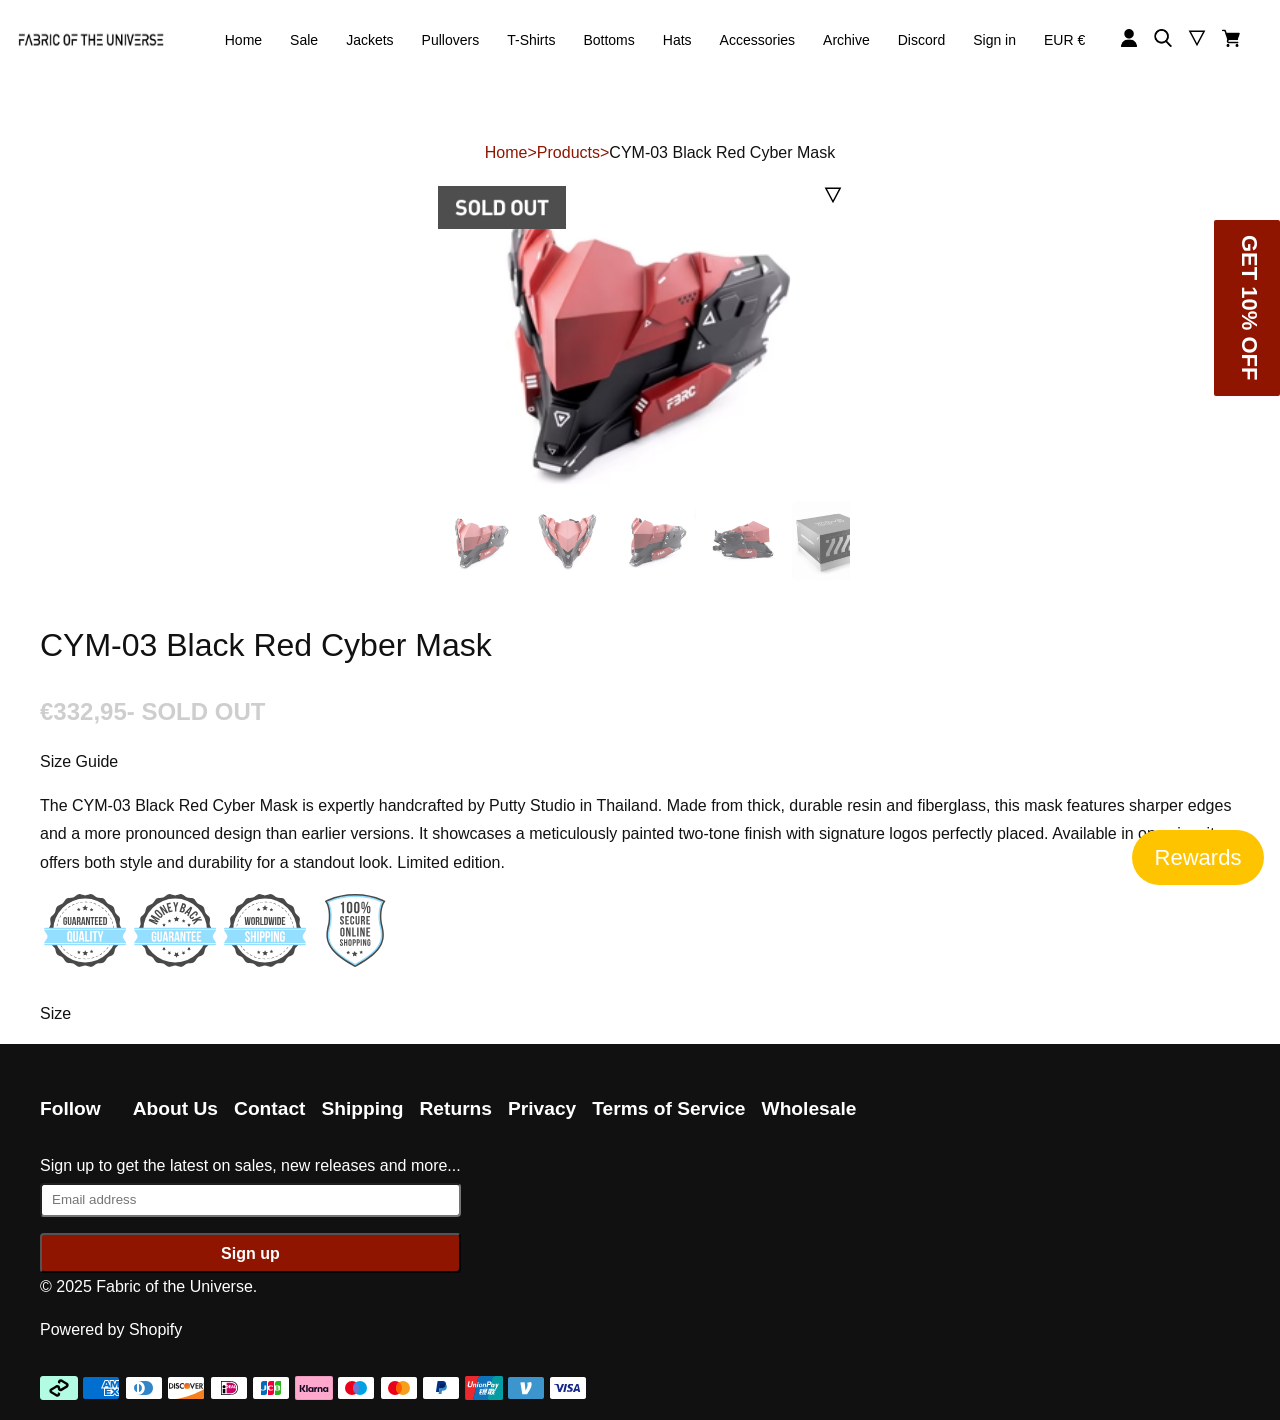
==== detailpagina.html @ 657a0695 "Add files via upload" ====
<!DOCTYPE html>
<html lang="nl">	
<head>
	<meta charset="UTF-8">
	<meta name="author" content="Kevin Yip">
	<meta name="viewport" content="width=device-width, initial-scale=1">
	<title>Homepagina</title>
	<link href="styles/style.css" rel="stylesheet">
	<link href="https://fonts.cdnfonts.com/css/slate" rel="stylesheet">
	<script defer src="scripts/script.js"></script>
</head>
	<body>
		<header>
			<img id="navLogo" src="images/websitenavlogo.png" alt="website logo">
			<button class="open-menu"><img src="images/menuOpen.png" style="height: 18px; width: 18px;" alt="Hamburgermenu">Menu</button>  
			<nav>
				<button class="close-menu" aria-hidden="true">
				<img src="images/menuSluit.png" style="height: 18px; width: 18px;" alt="Close Menu">Sluit
				</button>    
				<ul>
					<li><a href="#">Home</a></li>
					<li><a href="#">Sale</a></li>
					<li><a href="#">Jackets</a></li>
					<li><a href="#">Pullovers</a></li>
					<li><a href="#">T-Shirts</a></li>
					<li><a href="#">Bottoms</a></li>
					<li><a href="#">Hats</a></li>
					<li><a href="#">Accessories</a></li>
					<li><a href="#">Archive</a></li>
					<li><a href="#">Discord</a></li>
					<li><a href="#">Sign in</a></li>
					<li><a href="#">EUR €</a></li>                                                                              
				</ul>
			</nav>
			<div class="navIcons">
				<a href="#">
					<img src="images/profile.png" style="height: 18px; width: 18px;" alt="Profile icon">
				</a>
				<a href="#">
					<img src="images/icons/searchIcon.png" style="height: 18px; width: 18px;" alt="Search icon">
				</a>
				<a href="#">
					<img src="images/icons/wishlist.svg" alt="Wishlist icon" class="iconWishlist">
				</a>
				<a href="#">
					<img src="images/cart.png" style="height: 18px; width: 18px;" alt="Shopping cart icon">				
				</a>
			</div>
		</header>
		<main>
			<p id="discountStickyBtn">GET 10% OFF</p>
			<p>Rewards</p>
			<h1>Fabric of the universe future apparrel product page</h1>
			<ul id="breadcrumbs">
				<li>
					<a href="#">Home></a>
				</li>
				<li>
					<a href="#">Products></a>
				</li>
				<li>
					<a href="#">CYM-03 Black Red Cyber Mask</a>
				</li>
			</ul>
			<div id="carousel">
				<div id="imageContainer">
					<img src="images/soldout.png" alt="soldout" class="iconSoldout">
					<img src="images/icons/wishlist.svg" alt="wishlist icon" class="iconWishlist">
				</div>
				<div id="productThumbnails">
					<ol>
						<li>
							<a href="#">
								<img src="images/product1.png" alt="product image 1">
							</a>
						</li>
						<li>
							<a href="#">
								<img src="images/product2.png" alt="product image 2">
							</a>
						</li>
						<li>
							<a href="#">
								<img src="images/product3.png" alt="product image 3">
							</a>
						</li>
						<li>
							<a href="#">
								<img src="images/product4.png" alt="product image 4">
							</a>
						</li>
						<li>
							<a href="#">
								<img src="images/product5.png" alt="product image 5">									
							</a>
						</li>
						<li>
							<a href="#">
								<img src="images/product6.png" alt="product image 6">
							</a>
						</li>							
						<li>
							<a href="#">
								<img src="images/product7.png" alt="product image 7">
							</a>
						</li>
						<li>
							<a href="#">
								<img src="images/product8.png" alt="product image 8">
							</a>
						</li>
						<li>
							<a href="#">
								<img src="images/product9.png" alt="product image 9">
							</a>
						</li>
						<li>
							<a href="#">
								<img src="images/product10.png" alt="product image 10">
							</a>
						</li>
						<li>
							<a href="#">
								<img src="images/product11.png" alt="product image 11">
							</a>
						</li>
					</ol>
				</div>
			</div>
			<article id="productDetails">
				<h2>CYM-03 Black Red Cyber Mask</h2>
				<h3>€332,95- SOLD OUT</h3>
				<p>Size Guide</p>
				<p>The CYM-03 Black Red Cyber Mask is expertly handcrafted by Putty Studio in Thailand.
					 Made from thick, durable resin and fiberglass, this mask features sharper edges and
					  a more pronounced design than earlier versions. It showcases a meticulously painted two-tone 
					  finish with signature logos perfectly placed. Available in one size, it offers both style and 
					  durability for a standout look. Limited edition.</p>
				<div id="badges">
					<img src="images/icons/badge1.svg" alt="Guaranteed Quality Badge">
					<img src="images/icons/badge2.svg" alt="Money Back Guarantee Badge">	  
					<img src="images/icons/badge3.svg" alt="Worldwide Shipping Badge">	  
					<img src="images/icons/badge4.svg" alt="100% Secure Online Shopping Badge">	  
				</div>	 
				<p>Size</p> 
			</article>

		</main>
		<footer>
			<ul>
				<li>
					<a href="#">
						<p>Follow</p>
					</a>
				</li>
				<li>
				</li>
				<li>
					<a href="#">
						<p>About Us</p>
					</a>
				</li>
				<li>
					<a href="#">
						<p>Contact</p>
					</a>				
				</li>
				<li>
					<a href="#">
						<p>Shipping</p>
					</a>				
				</li>
				<li>
					<a href="#">
						<p>Returns</p>
					</a>				
				</li>
				<li>
					<a href="#">
						<p>Privacy</p>
					</a>				
				</li>
				<li>
					<a href="#">
						<p>Terms of Service</p>
					</a>				
				</li>
				<li>
					<a href="#">
						<p>Wholesale</p>
					</a>				
				</li>
			</ul>
			<form>
				<label for="email">Sign up to get the latest on sales, new releases and more...</label>
				<input required type="email" placeholder="Email address">
				<input type="submit" value="Sign up">
				<p>© 2025 Fabric of the Universe.</p>
				<p>Powered by Shopify</p>
			</form>
			<ul>
				<li>
					<img class="paymentMethods" src="images/icons/paymenticon1.svg" alt="ClearPay">
					<img class="paymentMethods" src="images/icons/paymenticon2.svg" alt="American Express">
					<img class="paymentMethods" src="images/icons/paymenticon3.svg" alt="Diners Club">
					<img class="paymentMethods" src="images/icons/paymenticon4.svg" alt="Discover">
					<img class="paymentMethods" src="images/icons/paymenticon5.svg" alt="iDEAL">
					<img class="paymentMethods" src="images/icons/paymenticon6.svg" alt="JCB">
					<img class="paymentMethods" src="images/icons/paymenticon7.svg" alt="Klarna">
					<img class="paymentMethods" src="images/icons/paymenticon8.svg" alt="Maestro">
					<img class="paymentMethods" src="images/icons/paymenticon9.svg" alt="Mastercard">
					<img class="paymentMethods" src="images/icons/paymenticon10.svg" alt="PayPal">
					<img class="paymentMethods" src="images/icons/paymenticon11.svg" alt="UnionPay">
					<img class="paymentMethods" src="images/icons/paymenticon12.svg" alt="VPay">
					<img class="paymentMethods" src="images/icons/paymenticon13.svg" alt="VISA">
				</li>
			</ul>
		</footer>
	</body>	
</html>
---- styles/style.css ----
/**************/
/* CSS REMEDY */
/**************/
*, *::after, *::before {
  box-sizing:border-box;  
}






/*********************/
/* CUSTOM PROPERTIES */
/*********************/
:root {
	/* startje */
	--text-color:#111;
	--background-color:white;
  --button-color: #8F1500;
  --font: 'Slate', sans-serif;
}

@import url('https://fonts.cdnfonts.com/css/slate');







/*********************/
/*********************/
/* Pop-up venster */
/*********************/
/*********************/
dialog {
  display: grid;
  position: fixed; /* ✅ Use fixed to center on screen */
  top: 55%;
  left: 50%;
  transform: translate(-50%, -50%); /* ✅ Center horizontally and vertically */
  z-index: 3;
  padding: 0;
  width: 38em;
  height: auto;
  grid-template-columns: 1fr 1fr;
  background-color: var(--text-color);
  opacity: 0;
  pointer-events: none;
  transition: opacity 1.6s ease-in-out;
}

dialog[hidden] {
  display: none;
}

dialog.show {
  opacity: 1;
  pointer-events: auto;
}

dialog::backdrop {
  background: rgba(0, 0, 0, 0.25);
}

dialog form {
  display: flex;
  flex-direction: column;
  justify-content: center;
  margin-top: 3em;
  margin-bottom: 2em;
}

button.close-dialog {
  position: absolute;
  top: 1em;
  right: 1em;
  height: 30px;
  width: 30px;
  background-color: var(--text-color);
  color: #FFC400;
  border: 1px solid #FFC400;
  border-radius: 50%;
  cursor: pointer;
  font-size: 0.9em;
  font-weight: bold;
  z-index: 1;
}

dialog form input{
  margin-bottom: 0.5em;
  height: 2.8em;
  border-radius: 5px;
  width: auto;
  margin-left: 1.5em;
  margin-right: 1.5em;
}

dialog form input[type="submit"]{
  background-color: var(--button-color);
  color: var(--background-color);
  font-weight: bold;
  height: 2.4em;
  font-size: 1.2em;
  margin-left: 1em;
  margin-right: 1em;
}

dialog img{
  width: 100%;
  max-width: 25em;
  height: 100%;
  max-height: auto;
  overflow: hidden;
  object-fit: cover;
}

dialog h2{
  font-size: 2.5em;
  margin-left: 1em;
  margin-right: 1em;
  line-height: 45px;
  text-align: center;
  color: var(--background-color);
}

dialog h3{
  font-size: 1em;
  font-weight: normal;
  margin-left: 2em;
  margin-right: 2em;
  text-align: center;
  color: var(--background-color);
}




/*********************/
/*********************/
/* General styling */
/*********************/
/*********************/
body {
  font-family: var(--font);
  margin: 0;
  padding: 0;
  background-color: var(--background-color);
  color: var(--text-color);
  width: 100vw;
  overflow-x: hidden;
}

h1{
  clip: rect(0 0 0 0);
  clip-path: inset(50%);
  height: 1px;
  overflow: hidden;
  position: absolute;
  white-space: nowrap;
  width: 1px;
}

h2{
  font-size: 2.5em;
  margin: 0 0 15px;
  font-style: normal;
  line-height: 1.8em;
  max-width: 100%;
}

h3{
  font-size: 2.5em;
    margin: 0 0 15px;
    font-style: normal;
    line-height: 1.8em;
    max-width: 100%;
}

p{
  font-size: 19.2px;
    margin: 0 0 15px;
    font-style: normal;
    line-height: 1.8em;
    max-width: 100%;
}

a:focus-visible{
  outline: 10px solid red;
  outline-offset: 20px;
}

/* input[type="email"]:user-invalid{

} */






/*********************/
/*********************/
/* Navigation */
/*********************/
/*********************/
header {
  display: flex;
  justify-content: space-between;
  align-items: center;
  position: fixed;
  width: 100vw;
  height: auto;
  padding: 1rem;
  background-color: white;
  border-bottom: 1px solid rgb(196, 196, 196);
  z-index: 1000;
}

header > button {
  order: -1;
  font-family: var(--text-color);
  font-size: 16px;
  background-color: var(--background-color);
  border: 0;
  display: flex;
  justify-content: space-between;
  flex-direction: row;
  align-items: center;
}

header > nav > button {
  background-color: var(--background-color);
  font-family: var(--text-color);
  font-size: 16px;
  border: 0;
  padding: 1em;
  display: flex;
  justify-content: space-between;
  flex-direction: row;
  align-items: center;
}

nav {
  position: fixed;
  left: 0;
  top: 0;
  bottom: 0;
  right: 0;
  transform: translateX(-100%);  /* Hide by default */
  transition: transform 0.3s ease-in-out;
  z-index: 500; /* Ensure the nav is above content */
  padding-top: 0;
}

nav.toonMenu {
  transform: translateX(0); /* Show menu */
}

nav ul {
  list-style: none;
  display: flex;
  flex-wrap: wrap;
  flex-direction: column;
  flex-grow: 1;
  align-items: center;
  justify-content: space-between;
  height: 100%;
  background-color: white;
}

nav ul li {
  display: flex;
  flex-wrap: wrap;
  justify-content: space-between;
  flex-grow: 1;
}


nav a {
  text-decoration: none;
  color: black;
  font-size: 14px;
  margin-left: 1em;
  margin-right: 1em;
  margin-top: 0;
}

nav a:hover{
  color: var(--button-color);
  transition: 300ms ease-in-out;
}

.navIcons{
  display: flex;
  justify-content: space-evenly;
  align-items: center;
  margin-right: 1.5em;
  
}

.navIcons > a{
  margin-left: 1em;
}

.navIcons > a:first-of-type{
  display: none;
}

.navIcons > a:nth-of-type(2){
  display: none;
}

img#navLogo{
    width: 150px;
    height: 16.5px;
    max-width: 100%;
    display: block;
}




main{
  padding-top: 4em;
  display: flex;
  flex-direction: column;
}

main > input{
  display: block;
  position: center;
  width: auto;
  max-width: 800px; /* Optional: prevent it from getting too large */
  padding: 0.5rem;
  margin-bottom: 1em;
  margin-top: 1em;
  margin-left: 1.5em;
  margin-right: 1.5em;
  font-size: 1rem;
  box-sizing: border-box;
  height: 2.5em;
  background-color: rgb(239, 239, 239);
  border-radius: 20px;
  border: none;
}

main > p:first-of-type{
  width: 3em;
  height: 8em;   
  font-size: 22px;
  z-index: 1;
  font-weight: bold;
  border-radius: 2px;
  margin:0;
  padding-left: 1em;
  padding-right: 0.5em;
  background-color: var(--button-color);  
  color:var(--background-color);
  position: fixed;
  top: 10em;
  right: 0;
  writing-mode: vertical-rl;
  text-align: center;
  transform: rotate(360deg);
  box-shadow: -1px -1px 90px white;
}

main > p:nth-of-type(2){
  width: 6em;
  height: 2.5em;
  font-size: 22px;
  padding-top: 8px;
  text-align: center;
  font-weight: normal;
  color: var(--background-color);
  background-color: #FFC400;
  border-radius: 30px;
  position: fixed;
  z-index: 1;
  right: 1rem;
  bottom: 0rem;
}

section.banner {
  display: grid;
  position: relative; /* Make section relative so we can position children absolutely */
  justify-items: center; /* Center horizontally */
  align-items: center; /* Center vertically */
  width: 100vw;
  height: auto; /* Adjust based on your desired height */
  margin-bottom: 2.5em;
}

section.banner img {
  grid-row: 1 / -1; /* Span across all rows */
  grid-column: 1 / -1; /* Span across all columns */
  z-index: -1; /* Ensure the image stays in the background */
  height: auto;
  width: 100%;
  object-fit: cover;
}


section.banner h2, section.banner p {
  position: absolute;
  text-align: center; /* Center text horizontally */
  color: white; /* White text on top of the image */
  z-index: 1; /* Ensure text is above the image */
  width: 100%;
  margin: auto;
}


section.banner h2 {
  font-size: 2.5em; /* Adjust font size */
  margin-bottom: 1em; /* Space between <h2> and <p> */
}

section.banner p{
  margin-top: 2.5em;
}



section:nth-of-type(2){
  display: flex;
  flex-direction: column;
  justify-content: start;
  text-align: center;
  align-items: center;
  margin-left: 2em;
  margin-right: 2em;
}

section:nth-of-type(2) > img{
  max-width: 205px;
  order: -1;
}


section:nth-of-type(3) > h2{
  clip: rect(0 0 0 0);
  clip-path: inset(50%);
  height: 1px;
  overflow: hidden;
  position: absolute;
  white-space: nowrap;
  width: 1px;
}

section:nth-of-type(5) > h2{
  clip: rect(0 0 0 0);
  clip-path: inset(50%);
  height: 1px;
  overflow: hidden;
  position: absolute;
  white-space: nowrap;
  width: 1px;
}

section:nth-of-type(7) > h2{
  clip: rect(0 0 0 0);
  clip-path: inset(50%);
  height: 1px;
  overflow: hidden;
  position: absolute;
  white-space: nowrap;
  width: 1px;
}

section:nth-of-type(9) > h2{
  clip: rect(0 0 0 0);
  clip-path: inset(50%);
  height: 1px;
  overflow: hidden;
  position: absolute;
  white-space: nowrap;
  width: 1px;
}


/***********/
/* Promotions tab */
/***********/  
  #promotions {
  display: grid; /* Enable grid layout */
  grid-template-columns: 1fr; /* Default to one column */
  gap: 20px; /* Add some spacing between the articles */
  padding: 20px;
  }

  /* For larger screens (e.g., 768px and above), show two columns */
  @media (min-width: 768px) {
    #promotions {
      grid-template-columns: 1fr 1fr; /* Two columns */
    }
  }

/* Styling for the individual articles */
#promotions .productCard {
  display: flex;
  flex-direction: column;
  justify-content: center;
  align-items: center;
  text-align: center;
}

#promotions .productCard img {
  width: 100%; /* Make the images responsive */
  max-width: 350px; /* Max width of the image (adjust as necessary) */
  height: auto;
  order: -1;
}

#promotions h3 {
  margin: 10px 0;
}

#promotions p {
  margin: 0 0 10px;
}
/* jouw code */












/***********/
/* Products tab */
/***********/  

.products {
  padding: 20px;
}

.products a{
  text-decoration: none;
  color: var(--text-color);
}

.products h2 {
  text-align: center;
  margin-bottom: 20px;
}

.products ul {
  display: grid; /* Enable grid layout */
  grid-template-columns: 1fr 1fr; /* Default: 2 columns on small screens */
  gap: 20px; /* Space between the grid items */
  list-style-type: none; /* Remove default list styling */
  padding: 0;
}

.products li {
  display: flex;
  justify-content: center;
  align-items: center;
}

.products .productCard {
  text-align: center;
  display: flex;
  flex-direction: column;
}

.products .productCard img {
  width: 100%; /* Make the images responsive */
  max-width: 200px; /* Max width of the image (adjust as necessary) */
  height: auto;
  order: -1;
}

.products .productCard h3 {
  margin: 10px 0;
  font-size: 16px;
}

.products .productCard p {
  margin: 0 0 10px;
  font-weight: bold;
}

/* For medium screens (e.g., tablets, large phones) - 2 columns */
@media (min-width: 600px) {
  .products ul {
    grid-template-columns: 1fr 1fr; /* 2 columns for medium screens */
  }
}

/* For large screens (e.g., desktops) - 4 columns */
@media (min-width: 1024px) {
  .products ul {
    grid-template-columns: repeat(4, 1fr); /* 4 columns for larger screens */
  }
}















/***********/
/* click for latest tabs */
/***********/
section:nth-of-type(5){
  display: flex;
  justify-content: center;
}
section:nth-of-type(5) > a {
  font-family: var(--font);
  font-weight: bold;
  display: inline-block;
  flex-direction: column;
  justify-content: center;
  align-items: center;
  font-size: 1.5em;
  padding: 20px 20px;
  max-width: 10em;
  background-color: var(--button-color); 
  color: white; 
  text-decoration: none; 
  text-align: center; 
}








/***********/
/* join discord section */
/***********/
section.bannerKlikbaar {
  display: grid;
  position: relative; /* Make section relative so we can position children absolutely */
  justify-items: center; /* Center horizontally */
  align-items: center; /* Center vertically */
  width: 100vw;
}

section.bannerKlikbaar h2, section.bannerKlikbaar p, section.banner a {
    position: absolute;
    text-align: center; /* Center text horizontally */
    color: white; /* White text on top of the image */
    z-index: 1; /* Ensure text is above the image */
    width: 100%;
  }

/* Background Image */
section.bannerKlikbaar img {
  grid-row: 1 / -1; /* Span across all rows */
  grid-column: 1 / -1; /* Span across all columns */
  z-index: -1; /* Ensure the image stays in the background */
  height: auto;
  width: 100%;
  object-fit: cover; /* Ensure the image covers the entire background without stretching */
}

/* Heading Styling */
section.bannerKlikbaar h2 {
  position: absolute;
  text-align: center; /* Center text horizontally */
  color: white; /* White text on top of the image */
  z-index: 1; /* Ensure text is above the image */
  font-size: 2.5em; /* Adjust font size */
  margin-bottom: 5rem; /* Space between <h2> and <a> */
}
section.bannerKlikbaar p{
  margin-top: 1em;
}
/* Link Styling */
section.bannerKlikbaar a {
  position: absolute;
  text-align: center;
  color: white;
  font-weight: bold;
  font-size: 1.2em;
  z-index: 1; /* Ensure the link is above the image */
  padding: 10px 20px; /* Add padding to make it look like a button */
  background-color: #8F1500; /* Add a dark semi-transparent background */
  text-decoration: none; /* Remove underline from the link */
  margin-top: 5em;
}

section.bannerKlikbaar a:hover{
  background-color: #cf2305;
  transition: 200ms ease-in-out;
}

section:nth-of-type(5) > a:hover{
  background-color: #cf2305;
  transition: 200ms ease-in-out;
}





/************/
/* Model pictures */
/***************/




#modelPictures {
  display: grid;
  gap: 1rem;
  grid-template-columns: 1fr; /* Default: 1 column */
  padding: 1rem;
  margin-top: 2em;
  margin-bottom: 2em;
}

.models {
  width: 100%; /* Make images scale within their grid column */
  height: auto;
}

/* Medium screen: 2 columns */
@media (min-width: 600px) {
  #modelPictures {
    grid-template-columns: repeat(2, 1fr);
  }
}

/* Large screen: 4 columns */
@media (min-width: 1024px) {
  #modelPictures {
    grid-template-columns: repeat(4, 1fr);
  }
}







/*************************/
/* Footer */
/*************************/
@media (min-width: 600px) {
  footer {
    display: flex;
    flex-direction: row;
    justify-content: start;
    align-items: start;
  }

  footer ul:first-of-type{
    display: flex;
    flex-direction: row;
    flex-wrap: wrap;
    justify-content: center;
  }

  footer ul:first-of-type > li{
    margin-right: 1em;
  }


}

footer{
  background-color: var(--text-color);
  color: var(--background-color);
  font-weight: bold;
  padding-top: 2em;
  display: flex;
  flex-direction: column;
  justify-content: start;
}

footer a{
  text-decoration: none;
  color: var(--background-color);
}

footer a:hover{
  color: #cf2305;
  transition: 250ms;
}

footer ul{
  display: flex;
  flex-direction: column;
  align-items: start;
}

footer ul li{
  list-style: none;
}

footer ul li a:focus{
  outline: 10px solid yellow;
  outline-offset: 20px;
}

footer form{
  display: flex;
  flex-direction: column;
  padding-left: 2.5em;
  padding-right: 2.5em;
}

footer form label{
  font-weight: lighter;
  font-size: 16px;
  margin-bottom: 0.5em;
}

footer form input{
  height: 2.5em;
  padding: 10px;
  border-radius: 4px;
}

footer form input[type="submit"]{
  display: block;
  text-align: center;
  color: white;
  font-weight: bold;
  font-size: 16px;
  z-index: 1; /* Ensure the link is above the image */
  padding: 10px 20px; /* Add padding to make it look like a button */
  background-color: var(--button-color); /* Add a dark semi-transparent background */
  text-decoration: none; /* Remove underline from the link */
  margin-top: 1em;
}

footer form input[type="submit"]:focus{
  outline: 10px solid red;
  outline-offset: 20px;
}

footer > ul:nth-of-type(2){
  display: flex;
  flex-wrap: wrap;
  justify-content: center;
}

footer form p{
  font-size: 16px;
  font-weight: normal;
}







article#productDetails{
  margin-left: 2.5em;
  margin-top: 2em;
  margin-right: 2.5em;
  display: flex;
  flex-direction: column;
  justify-content: center; 
}

article#productDetails h2{
  font-size: 2em;
  font-weight: normal;
}

article#productDetails h3{
  font-size: 1.5em;
  opacity: 20%;
}

article#productDetails p{
  font-weight: normal;
  font-size: 16px;
}

article#productDetails img{
  height: 75px;
  width: 90px;
}

ul#breadcrumbs{
  margin-top: 5em;
  display: flex;
  flex-direction: row;
  justify-content: center;
  list-style: none;
}

ul#breadcrumbs > li:nth-of-type(1) > a{
  color: var(--button-color);
}

ul#breadcrumbs > li:nth-of-type(2) > a{
  color: var(--button-color);
}

ul#breadcrumbs a {
  color: var(--text-color);
  text-decoration: none;
}


#carousel{
  width: 420px;
  max-width: 100%;
  margin: 0 auto;
}


#imageContainer {
  width: 100%;
  display: grid;
  place-items: center;
  aspect-ratio: 4 / 3; /* keeps proportions */
  background-image: url("../images/product1.png"); /* relative path (no / at start) */
  background-position: center;
  background-repeat: no-repeat;
  background-size: cover; /* important! */
  position: relative;
  border-radius: 10px;
  overflow: hidden;
  grid-template-areas:
    "soldout wishlist"
    ". .";
  grid-template-columns: 1fr 1fr;
  grid-template-rows: auto 1fr;
}


#imageContainer .iconSoldout {
  grid-area: soldout;
  justify-self: start;  /* left corner */
  align-self: start; 
  height: auto;
  width: 8em;   /* top */
  margin: 8px;
}

#imageContainer .iconWishlist {
  grid-area: wishlist;
  justify-self: end;    /* right corner */
  align-self: start;    /* top */
  margin: 8px;
  height: 18px;
  width: 18px;
}



#carousel > #productThumbnails{
  width: auto;            /* match the image container */
  overflow-x: auto;       /* horizontal scroll */
  overflow-y: hidden;
  margin-top: 0.5rem;
  padding: 0 10px;        /* <-- add horizontal padding */
  box-sizing: border-box;
}

#carousel > #productThumbnails > ol{
  display: flex;
  flex-direction: row;
  gap: 0.5rem;
  padding: 0;
  margin: 0;
  list-style: none;
  width: max-content;
}

#carousel > #productThumbnails > ol > li > a > img{
  width: 5em;
  height: 5em;
  object-fit: cover;
  border-radius: 6px;
  opacity: 0.6;
  cursor: pointer;
  transition: 0.3s;
}

#badges{
  display: flex;
  flex-direction: row;
  justify-content: start;
  margin-bottom: 2em;
}




/**********************************/
/**********************************/
/* Media Queries */
/**********************************/
/**********************************/
/* Dark Mode Styles */
@media (prefers-color-scheme: dark) {
  body {
    background-color: var(--text-color);
    color: var(--background-color);
  }

  header{
    background-color: var(--text-color);
    color: var(--background-color);
  }

  header > nav > ul{
    background-color: var(--text-color);
    
  }

  header > nav > ul > li > a{
    color: var(--background-color);
  }

  h2{
    color: var(--background-color);
  }

  h3{
    color: var(--background-color);
  }

  p{
    color: var(--background-color);
  }

  a{
    color: var(--background-color);
  }

  svg{
    stroke: var(--background-color);
  }

  .iconWishlist{
    filter: invert(100%);
  }

}

/* High contrast */
@media (forced-colors: active) {
  body {
    background-color: black;
    color: yellow;
  }

  .bannerKlikbaar a{
    background-color: aqua;
  }

  a {
    color: yellow;
  }

}

@media only screen and (max-width: 480px){
  #imageContainer > img{
    object-fit: contain;
  }
}

/* Media query for large screens */
@media (min-width: 800px) {
  header > button.open-menu {
    display: none; /* Hide open button on large screens */
  }

  header {
    border-bottom: none;
  }

  img#navLogo{
    height: 20px;
  }
  
  nav {
    position: static;
    transform: translateX(0);
    margin-top: 1em;  /* Ensure menu is visible on large screens */
  }
  
  nav ul {
    display: flex;
    flex-direction: row;
    flex-wrap: wrap;
    flex-grow: 1;
    justify-content: space-between;
    align-items: center;
    margin-top: 0;
  }
  
  nav button.close-menu {
    display: none; /* Hide close button on large screens */
  }

  .navIcons > a:first-of-type{
  display: unset;
  }

  .navIcons > a:nth-of-type(2){
    display: unset;
  }

  main > input[type="search"]{
    display: none;
  }
}


@media only screen and (max-width: 798px){
  img#navLogo{
    max-width: 150px;
    max-height: 30px;
    object-fit: contain;      
  }
}
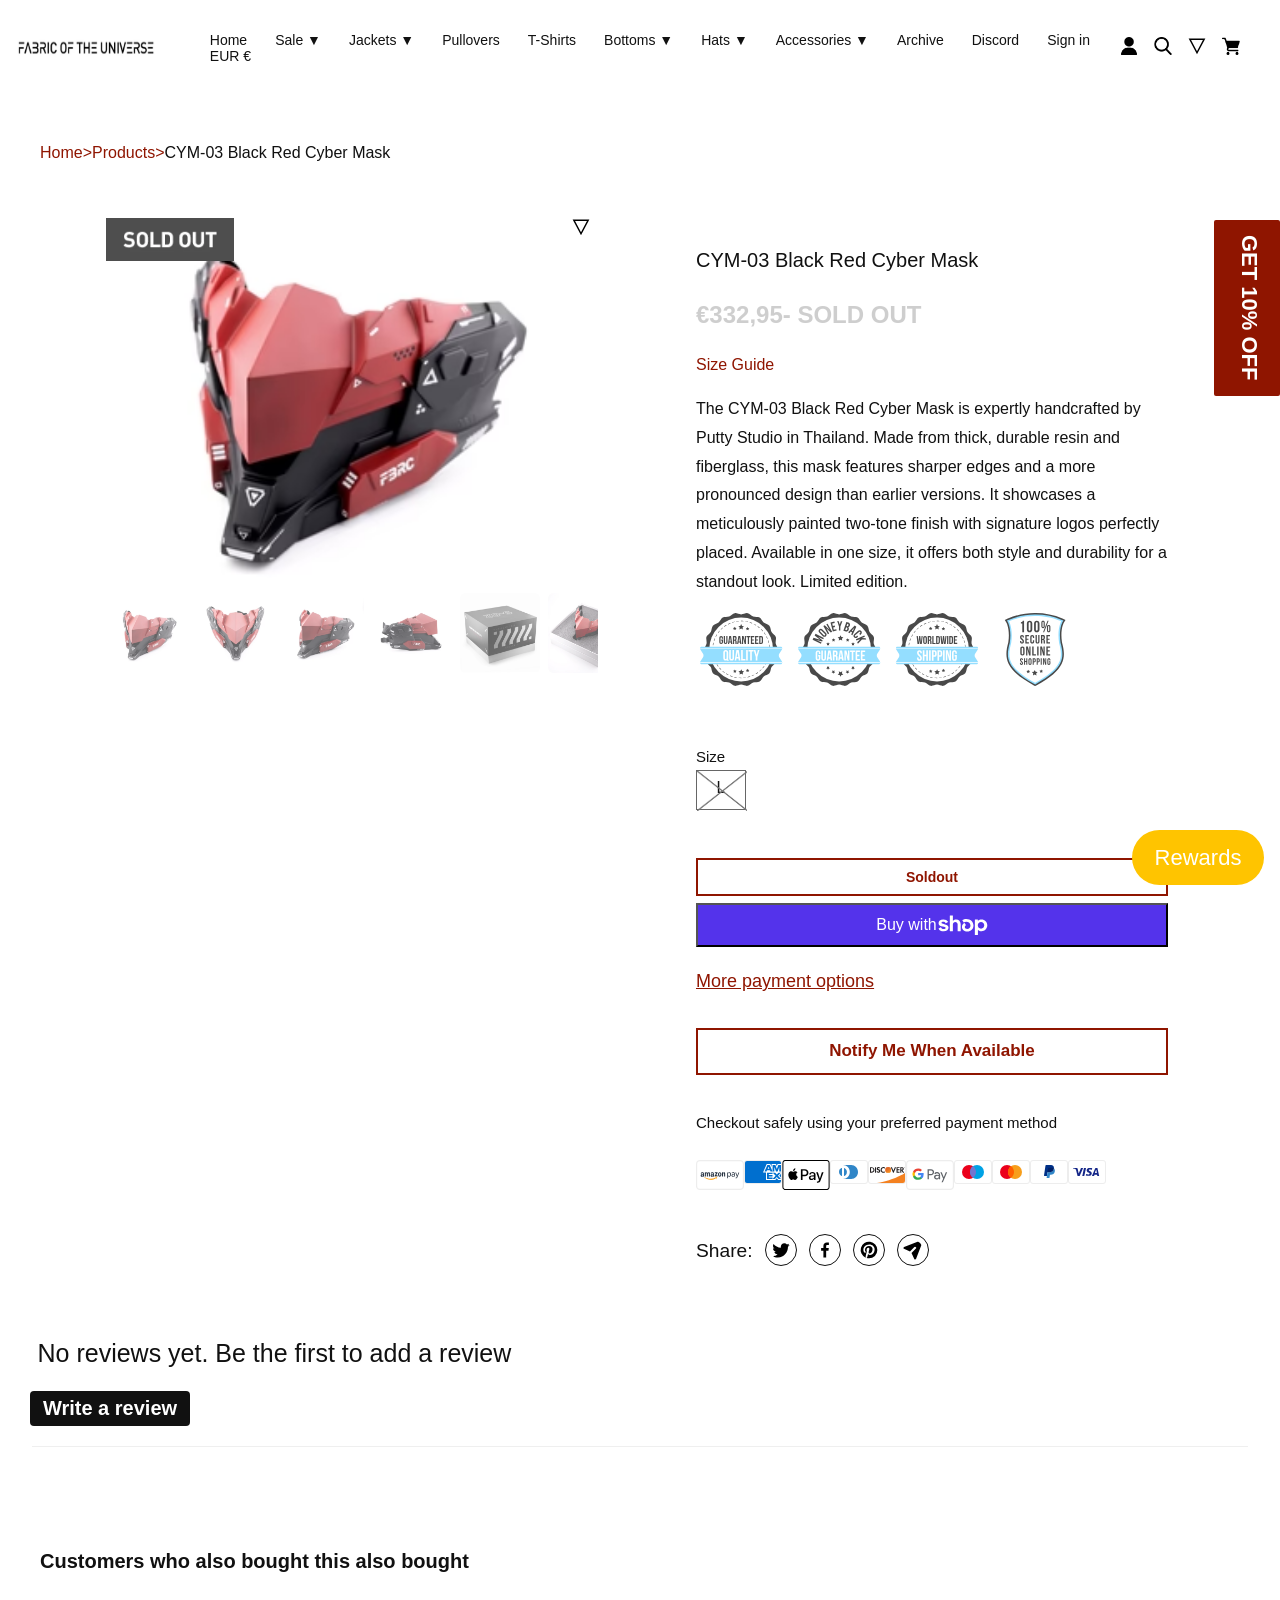
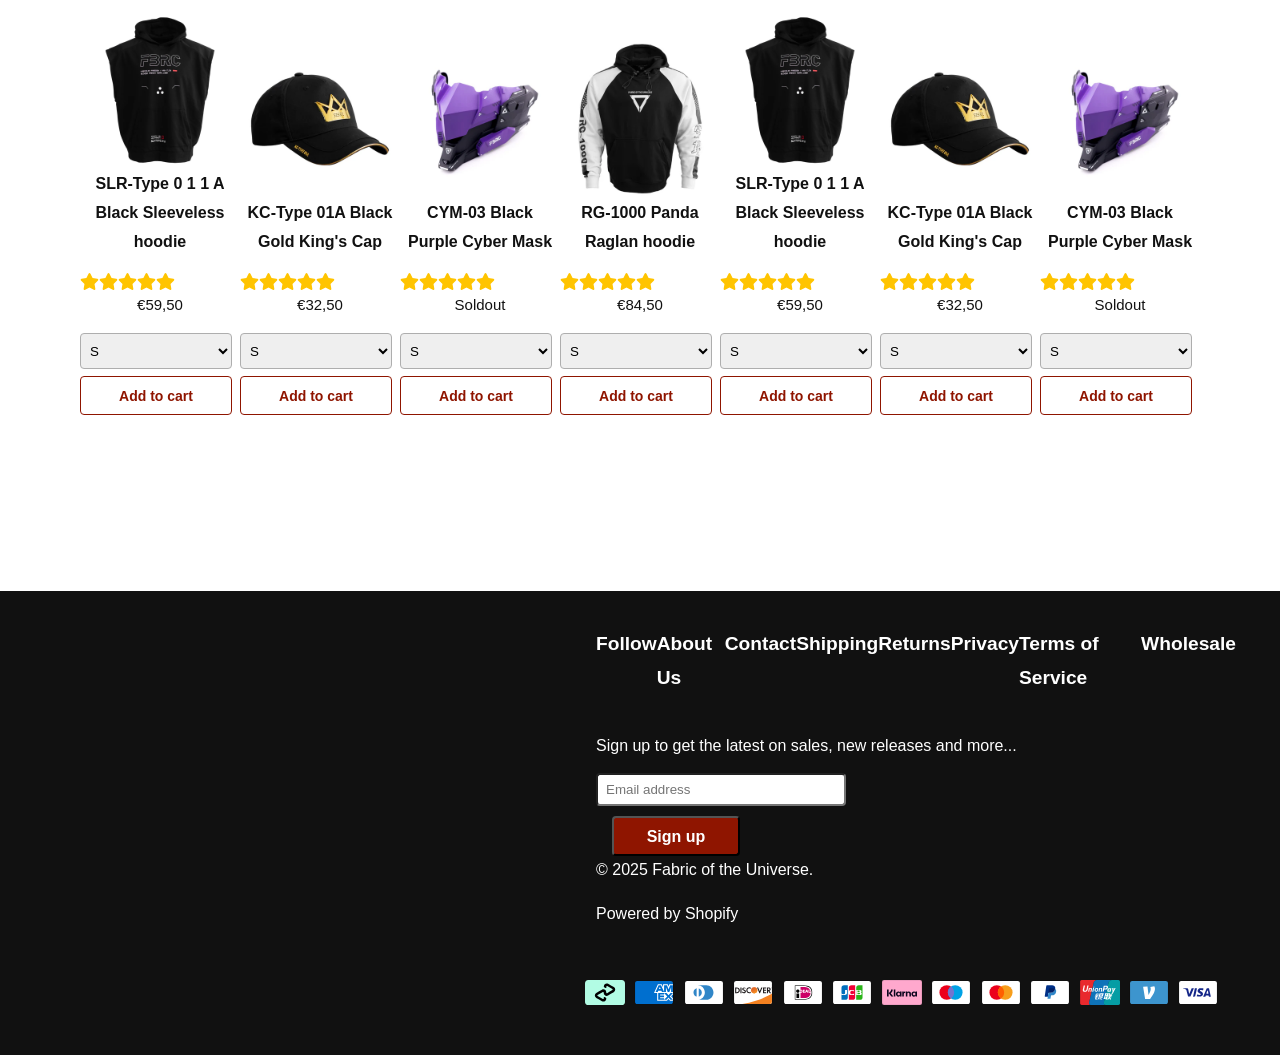
==== commit 99521324: "Add files via upload" ====
--- a/detailpagina.html
+++ b/detailpagina.html
@@ -4,14 +4,16 @@
 	<meta charset="UTF-8">
 	<meta name="author" content="Kevin Yip">
 	<meta name="viewport" content="width=device-width, initial-scale=1">
-	<title>Homepagina</title>
+	<title>CYM-03 Black Red Cyber Mask - Fabric of the Universe</title>
 	<link href="styles/style.css" rel="stylesheet">
 	<link href="https://fonts.cdnfonts.com/css/slate" rel="stylesheet">
 	<script defer src="scripts/script.js"></script>
 </head>
 	<body>
 		<header>
-			<img id="navLogo" src="images/websitenavlogo.png" alt="website logo">
+			<a href="index.html">
+				<img id="navLogo" src="images/websitenavlogo.png" alt="website logo">
+			</a>
 			<button class="open-menu"><img src="images/menuOpen.png" style="height: 18px; width: 18px;" alt="Hamburgermenu">Menu</button>  
 			<nav>
 				<button class="close-menu" aria-hidden="true">
@@ -19,13 +21,56 @@
 				</button>    
 				<ul>
 					<li><a href="#">Home</a></li>
-					<li><a href="#">Sale</a></li>
-					<li><a href="#">Jackets</a></li>
+					<li class="dropdown">
+						<a href="#">Sale ▼</a>
+						<ul class="sub-menu">
+							<li><a href="#">Sale Bottoms</a></li>
+							<li><a href="#">Sale Jackets</a></li>
+							<li><a href="#">Sale Pullovers</a></li>
+							<li><a href="#">Sale T-Shirts</a></li>							
+						</ul>
+					</li>
+					<li class="dropdown">
+						<a href="#">Jackets ▼</a>
+						<ul class="sub-menu">
+							<li><a href="#">Bomber Jackets</a></li>
+							<li><a href="#">Windbreakers</a></li>
+							<li><a href="#">Trenchcoats</a></li>							
+						</ul>
+					</li>
 					<li><a href="#">Pullovers</a></li>
 					<li><a href="#">T-Shirts</a></li>
-					<li><a href="#">Bottoms</a></li>
-					<li><a href="#">Hats</a></li>
-					<li><a href="#">Accessories</a></li>
+					<li class="dropdown">
+						<a href="#">Bottoms ▼</a>
+						<ul class="sub-menu">
+							<li><a href="#">Cargo Pants</a></li>
+							<li><a href="#">Joggers</a></li>
+							<li><a href="#">Shorts</a></li>
+							<li><a href="#">Skirts</a></li>							
+						</ul>
+					</li>
+					<li class="dropdown">
+						<a href="#">Hats ▼</a>
+						<ul class="sub-menu">
+							<li><a href="#">Caps</a></li>
+							<li><a href="#">Bucket Hats</a></li>
+							<li><a href="#">Beanies</a></li>							
+						</ul>
+					</li>
+					<li class="dropdown">
+						<a href="#">Accessories ▼</a>
+						<ul class="sub-menu">
+							<li><a href="#">Bags</a></li>
+							<li><a href="#">Face Wear</a></li>
+							<li><a href="#">Gloves</a></li>	
+							<li><a href="#">Hang tags</a></li>
+							<li><a href="#">Jewelry</a></li>
+							<li><a href="#">Shoes</a></li>
+							<li><a href="#">Socks</a></li>
+							<li><a href="#">Stickers</a></li>
+							<li><a href="#">Underwear</a></li>																				
+						</ul>
+					</li>
 					<li><a href="#">Archive</a></li>
 					<li><a href="#">Discord</a></li>
 					<li><a href="#">Sign in</a></li>
@@ -50,101 +95,513 @@
 		<main>
 			<p id="discountStickyBtn">GET 10% OFF</p>
 			<p>Rewards</p>
-			<h1>Fabric of the universe future apparrel product page</h1>
-			<ul id="breadcrumbs">
-				<li>
-					<a href="#">Home></a>
-				</li>
-				<li>
-					<a href="#">Products></a>
-				</li>
-				<li>
-					<a href="#">CYM-03 Black Red Cyber Mask</a>
-				</li>
-			</ul>
-			<div id="carousel">
-				<div id="imageContainer">
-					<img src="images/soldout.png" alt="soldout" class="iconSoldout">
-					<img src="images/icons/wishlist.svg" alt="wishlist icon" class="iconWishlist">
+				<h1>Fabric of the universe future apparrel product page</h1>
+				<ul id="breadcrumbs">
+					<li>
+						<a href="#">Home></a>
+					</li>
+					<li>
+						<a href="#">Products></a>
+					</li>
+					<li>
+						<a href="#">CYM-03 Black Red Cyber Mask</a>
+					</li>
+				</ul>
+				<div id="productPagina">
+					<div id="carousel">
+						<div id="imageContainer">
+							<img src="images/soldout.png" alt="soldout" class="iconSoldout">
+							<img src="images/icons/wishlist.svg" alt="wishlist icon" class="iconWishlist">
+						</div>
+						<div id="productThumbnails">
+							<ol>
+								<li>
+									<a href="#">
+										<img src="images/product1.png" alt="product image 1">
+									</a>
+								</li>
+								<li>
+									<a href="#">
+										<img src="images/product2.png" alt="product image 2">
+									</a>
+								</li>
+								<li>
+									<a href="#">
+										<img src="images/product3.png" alt="product image 3">
+									</a>
+								</li>
+								<li>
+									<a href="#">
+										<img src="images/product4.png" alt="product image 4">
+									</a>
+								</li>
+								<li>
+									<a href="#">
+										<img src="images/product5.png" alt="product image 5">									
+									</a>
+								</li>
+								<li>
+									<a href="#">
+										<img src="images/product6.png" alt="product image 6">
+									</a>
+								</li>							
+								<li>
+									<a href="#">
+										<img src="images/product7.png" alt="product image 7">
+									</a>
+								</li>
+								<li>
+									<a href="#">
+										<img src="images/product8.png" alt="product image 8">
+									</a>
+								</li>
+								<li>
+									<a href="#">
+										<img src="images/product9.png" alt="product image 9">
+									</a>
+								</li>
+								<li>
+									<a href="#">
+										<img src="images/product10.png" alt="product image 10">
+									</a>
+								</li>
+								<li>
+									<a href="#">
+										<img src="images/product11.png" alt="product image 11">
+									</a>
+								</li>
+							</ol>
+						</div>
+					</div>
+					<div id="productInfo">
+						<article id="productDetails">
+							<h2>CYM-03 Black Red Cyber Mask</h2>
+							<h3>€332,95- SOLD OUT</h3>
+							<p>Size Guide</p>
+							<p>The CYM-03 Black Red Cyber Mask is expertly handcrafted by Putty Studio in Thailand.
+								Made from thick, durable resin and fiberglass, this mask features sharper edges and
+								a more pronounced design than earlier versions. It showcases a meticulously painted two-tone 
+								finish with signature logos perfectly placed. Available in one size, it offers both style and 
+								durability for a standout look. Limited edition.</p>
+							<div id="badges">
+								<img src="images/icons/badge1.svg" alt="Guaranteed Quality Badge">
+								<img src="images/icons/badge2.svg" alt="Money Back Guarantee Badge">	  
+								<img src="images/icons/badge3.svg" alt="Worldwide Shipping Badge">	  
+								<img src="images/icons/badge4.svg" alt="100% Secure Online Shopping Badge">	  
+							</div>	 
+						</article>
+						<form id="productForm">
+							<p>Size</p> 
+							<label>L
+								<img src="images/sizeSoldout.png" alt="Size soldout">
+							</label>
+							<button type="submit">Soldout</button>
+							<button>Buy with<img src="images/icons/shopLogo.svg"></button>
+							<a href="#">More payment options</a>
+							<button>Notify Me When Available</button>
+							<p>Checkout safely using your preferred payment method</p>
+						</form>
+						<ul>
+							<li>
+								<img class="paymentMethods" src="images/icons/paymenticon14.svg" alt="Amazon pay">
+							</li>
+							<li>
+								<img class="paymentMethods" src="images/icons/paymenticon2.svg" alt="American Express">
+							</li>
+							<li>
+								<img class="paymentMethods" src="images/icons/paymenticon15.svg" alt="Apple pay">
+							</li>
+							<li>
+								<img class="paymentMethods" src="images/icons/paymenticon3.svg" alt="Diners Club">
+							</li>
+							<li>
+								<img class="paymentMethods" src="images/icons/paymenticon4.svg" alt="Discover">
+							</li>
+							<li>
+								<img class="paymentMethods" src="images/icons/paymenticon16.svg" alt="Google pay">
+							</li>
+							<li>
+								<img class="paymentMethods" src="images/icons/paymenticon8.svg" alt="Maestro">
+							</li>
+							<li>
+								<img class="paymentMethods" src="images/icons/paymenticon9.svg" alt="Mastercard">
+							</li>
+							<li>
+								<img class="paymentMethods" src="images/icons/paymenticon10.svg" alt="PayPal">
+							</li>
+							<li>
+								<img class="paymentMethods" src="images/icons/paymenticon13.svg" alt="VISA">
+							</li>				
+						</ul>
+						<ul id="socials">
+							<p>Share:</p>
+							<li>
+								<a href="#">
+									<img src="images/icons/twitter.svg" alt="Twitter">
+								</a>
+							</li>
+							<li>
+								<a href="#">
+									<img src="images/icons/facebook.svg" alt="Facebook">
+								</a>
+							</li>
+							<li>
+								<a href="#">
+									<img src="images/icons/pinterest.svg" alt="Pinterest">						
+								</a>
+							</li>
+							<li>
+								<a href="#">
+									<img src="images/icons/mail.svg" alt="Mail">						
+								</a>
+							</li>
+						</ul>
+					</div>
 				</div>
-				<div id="productThumbnails">
-					<ol>
-						<li>
-							<a href="#">
-								<img src="images/product1.png" alt="product image 1">
-							</a>
-						</li>
-						<li>
-							<a href="#">
-								<img src="images/product2.png" alt="product image 2">
-							</a>
-						</li>
-						<li>
-							<a href="#">
-								<img src="images/product3.png" alt="product image 3">
-							</a>
-						</li>
-						<li>
-							<a href="#">
-								<img src="images/product4.png" alt="product image 4">
-							</a>
-						</li>
-						<li>
-							<a href="#">
-								<img src="images/product5.png" alt="product image 5">									
-							</a>
-						</li>
-						<li>
-							<a href="#">
-								<img src="images/product6.png" alt="product image 6">
-							</a>
+				<h2>No reviews yet. Be the first to add a review</h2>
+				<button>Write a review</button>
+				<div id="divider"></div>
+				<div id="relatedProducts">
+					<h2>Customers who also bought this also bought</h2>
+					<ul>
+						<li>
+							<img src="images/sleevelesshoodie.png" alt="Black Sleeveless hoodie">
+							<h3>SLR-Type 0 1 1 A Black Sleeveless hoodie</h3>
+							<div class="reviews">
+								<img src="images/icons/star.svg">
+								<img src="images/icons/star.svg">
+								<img src="images/icons/star.svg">
+								<img src="images/icons/star.svg">
+								<img src="images/icons/star.svg">
+							</div>
+							<p>€59,50</p>
+							<select class="sizing" name="size">
+								<option value="s">S</option>
+								<option value="m">M</option>
+								<option value="l">L</option>
+								<option value="xl">XL</option>
+								<option value="xl">XXL</option>
+								<option value="xl">3XL</option>
+							</select>
+							<button>Add to cart</button>
+						</li>
+						<li>
+							<img src="images/goldkingscap.png" alt="black gold kings cap">
+							<h3>KC-Type 01A Black Gold King's Cap</h3>
+							<div class="reviews">
+								<img src="images/icons/star.svg">
+								<img src="images/icons/star.svg">
+								<img src="images/icons/star.svg">
+								<img src="images/icons/star.svg">
+								<img src="images/icons/star.svg">
+							</div>
+							<p>€32,50</p>
+							<select class="sizing" name="size">
+								<option value="s">S</option>
+								<option value="m">M</option>
+								<option value="l">L</option>
+								<option value="xl">XL</option>
+								<option value="xl">XXL</option>
+								<option value="xl">3XL</option>
+							</select>
+							<button>Add to cart</button>
+						</li>
+						<li>
+							<img src="images/purplecybermask.png" alt="Black purple Cyber Mask">
+							<h3>CYM-03 Black Purple Cyber Mask</h3>
+							<div class="reviews">
+								<img src="images/icons/star.svg">
+								<img src="images/icons/star.svg">
+								<img src="images/icons/star.svg">
+								<img src="images/icons/star.svg">
+								<img src="images/icons/star.svg">
+							</div>
+							<p>Soldout</p>
+							<select class="sizing" name="size">
+								<option value="s">S</option>
+								<option value="m">M</option>
+								<option value="l">L</option>
+								<option value="xl">XL</option>
+								<option value="xl">XXL</option>
+								<option value="xl">3XL</option>
+							</select>
+							<button>Add to cart</button>
+						</li>
+						<li>
+							<img src="images/raglanhoodie.png" alt="panda raglan hoodie">
+							<h3>RG-1000 Panda Raglan hoodie</h3>
+							<div class="reviews">
+								<img src="images/icons/star.svg">
+								<img src="images/icons/star.svg">
+								<img src="images/icons/star.svg">
+								<img src="images/icons/star.svg">
+								<img src="images/icons/star.svg">
+							</div>
+							<p>€84,50</p>
+							<select class="sizing" name="size">
+								<option value="s">S</option>
+								<option value="m">M</option>
+								<option value="l">L</option>
+								<option value="xl">XL</option>
+								<option value="xl">XXL</option>
+								<option value="xl">3XL</option>
+							</select>
+							<button>Add to cart</button>
+						</li>
+						<li>
+							<img src="images/sleevelesshoodie.png" alt="Black Sleeveless hoodie">
+							<h3>SLR-Type 0 1 1 A Black Sleeveless hoodie</h3>
+							<div class="reviews">
+								<img src="images/icons/star.svg">
+								<img src="images/icons/star.svg">
+								<img src="images/icons/star.svg">
+								<img src="images/icons/star.svg">
+								<img src="images/icons/star.svg">
+							</div>
+							<p>€59,50</p>
+							<select class="sizing" name="size">
+								<option value="s">S</option>
+								<option value="m">M</option>
+								<option value="l">L</option>
+								<option value="xl">XL</option>
+								<option value="xl">XXL</option>
+								<option value="xl">3XL</option>
+							</select>
+							<button>Add to cart</button>
+						</li>
+						<li>
+							<img src="images/goldkingscap.png" alt="black gold kings cap">
+							<h3>KC-Type 01A Black Gold King's Cap</h3>
+							<div class="reviews">
+								<img src="images/icons/star.svg">
+								<img src="images/icons/star.svg">
+								<img src="images/icons/star.svg">
+								<img src="images/icons/star.svg">
+								<img src="images/icons/star.svg">
+							</div>
+							<p>€32,50</p>
+							<select class="sizing" name="size">
+								<option value="s">S</option>
+								<option value="m">M</option>
+								<option value="l">L</option>
+								<option value="xl">XL</option>
+								<option value="xl">XXL</option>
+								<option value="xl">3XL</option>
+							</select>
+							<button>Add to cart</button>
+						</li>
+						<li>
+							<img src="images/purplecybermask.png" alt="Black purple Cyber Mask">
+							<h3>CYM-03 Black Purple Cyber Mask</h3>
+							<div class="reviews">
+								<img src="images/icons/star.svg">
+								<img src="images/icons/star.svg">
+								<img src="images/icons/star.svg">
+								<img src="images/icons/star.svg">
+								<img src="images/icons/star.svg">
+							</div>
+							<p>Soldout</p>
+							<select class="sizing" name="size">
+								<option value="s">S</option>
+								<option value="m">M</option>
+								<option value="l">L</option>
+								<option value="xl">XL</option>
+								<option value="xl">XXL</option>
+								<option value="xl">3XL</option>
+							</select>
+							<button>Add to cart</button>
+						</li>
+						<li>
+							<img src="images/raglanhoodie.png" alt="panda raglan hoodie">
+							<h3>RG-1000 Panda Raglan hoodie</h3>
+							<div class="reviews">
+								<img src="images/icons/star.svg">
+								<img src="images/icons/star.svg">
+								<img src="images/icons/star.svg">
+								<img src="images/icons/star.svg">
+								<img src="images/icons/star.svg">
+							</div>
+							<p>€84,50</p>
+							<select class="sizing" name="size">
+								<option value="s">S</option>
+								<option value="m">M</option>
+								<option value="l">L</option>
+								<option value="xl">XL</option>
+								<option value="xl">XXL</option>
+								<option value="xl">3XL</option>
+							</select>
+							<button>Add to cart</button>
+						</li>
+												<li>
+							<img src="images/sleevelesshoodie.png" alt="Black Sleeveless hoodie">
+							<h3>SLR-Type 0 1 1 A Black Sleeveless hoodie</h3>
+							<div class="reviews">
+								<img src="images/icons/star.svg">
+								<img src="images/icons/star.svg">
+								<img src="images/icons/star.svg">
+								<img src="images/icons/star.svg">
+								<img src="images/icons/star.svg">
+							</div>
+							<p>€59,50</p>
+							<select class="sizing" name="size">
+								<option value="s">S</option>
+								<option value="m">M</option>
+								<option value="l">L</option>
+								<option value="xl">XL</option>
+								<option value="xl">XXL</option>
+								<option value="xl">3XL</option>
+							</select>
+							<button>Add to cart</button>
+						</li>
+						<li>
+							<img src="images/goldkingscap.png" alt="black gold kings cap">
+							<h3>KC-Type 01A Black Gold King's Cap</h3>
+							<div class="reviews">
+								<img src="images/icons/star.svg">
+								<img src="images/icons/star.svg">
+								<img src="images/icons/star.svg">
+								<img src="images/icons/star.svg">
+								<img src="images/icons/star.svg">
+							</div>
+							<p>€32,50</p>
+							<select class="sizing" name="size">
+								<option value="s">S</option>
+								<option value="m">M</option>
+								<option value="l">L</option>
+								<option value="xl">XL</option>
+								<option value="xl">XXL</option>
+								<option value="xl">3XL</option>
+							</select>
+							<button>Add to cart</button>
+						</li>
+						<li>
+							<img src="images/purplecybermask.png" alt="Black purple Cyber Mask">
+							<h3>CYM-03 Black Purple Cyber Mask</h3>
+							<div class="reviews">
+								<img src="images/icons/star.svg">
+								<img src="images/icons/star.svg">
+								<img src="images/icons/star.svg">
+								<img src="images/icons/star.svg">
+								<img src="images/icons/star.svg">
+							</div>
+							<p>Soldout</p>
+							<select class="sizing" name="size">
+								<option value="s">S</option>
+								<option value="m">M</option>
+								<option value="l">L</option>
+								<option value="xl">XL</option>
+								<option value="xl">XXL</option>
+								<option value="xl">3XL</option>
+							</select>
+							<button>Add to cart</button>
+						</li>
+						<li>
+							<img src="images/raglanhoodie.png" alt="panda raglan hoodie">
+							<h3>RG-1000 Panda Raglan hoodie</h3>
+							<div class="reviews">
+								<img src="images/icons/star.svg">
+								<img src="images/icons/star.svg">
+								<img src="images/icons/star.svg">
+								<img src="images/icons/star.svg">
+								<img src="images/icons/star.svg">
+							</div>
+							<p>€84,50</p>
+							<select class="sizing" name="size">
+								<option value="s">S</option>
+								<option value="m">M</option>
+								<option value="l">L</option>
+								<option value="xl">XL</option>
+								<option value="xl">XXL</option>
+								<option value="xl">3XL</option>
+							</select>
+							<button>Add to cart</button>
+						</li>
+						<li>
+							<img src="images/sleevelesshoodie.png" alt="Black Sleeveless hoodie">
+							<h3>SLR-Type 0 1 1 A Black Sleeveless hoodie</h3>
+							<div class="reviews">
+								<img src="images/icons/star.svg">
+								<img src="images/icons/star.svg">
+								<img src="images/icons/star.svg">
+								<img src="images/icons/star.svg">
+								<img src="images/icons/star.svg">
+							</div>
+							<p>€59,50</p>
+							<select class="sizing" name="size">
+								<option value="s">S</option>
+								<option value="m">M</option>
+								<option value="l">L</option>
+								<option value="xl">XL</option>
+								<option value="xl">XXL</option>
+								<option value="xl">3XL</option>
+							</select>
+							<button>Add to cart</button>
+						</li>
+						<li>
+							<img src="images/goldkingscap.png" alt="black gold kings cap">
+							<h3>KC-Type 01A Black Gold King's Cap</h3>
+							<div class="reviews">
+								<img src="images/icons/star.svg">
+								<img src="images/icons/star.svg">
+								<img src="images/icons/star.svg">
+								<img src="images/icons/star.svg">
+								<img src="images/icons/star.svg">
+							</div>
+							<p>€32,50</p>
+							<select class="sizing" name="size">
+								<option value="s">S</option>
+								<option value="m">M</option>
+								<option value="l">L</option>
+								<option value="xl">XL</option>
+								<option value="xl">XXL</option>
+								<option value="xl">3XL</option>
+							</select>
+							<button>Add to cart</button>
+						</li>
+						<li>
+							<img src="images/purplecybermask.png" alt="Black purple Cyber Mask">
+							<h3>CYM-03 Black Purple Cyber Mask</h3>
+							<div class="reviews">
+								<img src="images/icons/star.svg">
+								<img src="images/icons/star.svg">
+								<img src="images/icons/star.svg">
+								<img src="images/icons/star.svg">
+								<img src="images/icons/star.svg">
+							</div>
+							<p>Soldout</p>
+							<select class="sizing" name="size">
+								<option value="s">S</option>
+								<option value="m">M</option>
+								<option value="l">L</option>
+								<option value="xl">XL</option>
+								<option value="xl">XXL</option>
+								<option value="xl">3XL</option>
+							</select>
+							<button>Add to cart</button>
+						</li>
+						<li>
+							<img src="images/raglanhoodie.png" alt="panda raglan hoodie">
+							<h3>RG-1000 Panda Raglan hoodie</h3>
+							<div class="reviews">
+								<img src="images/icons/star.svg">
+								<img src="images/icons/star.svg">
+								<img src="images/icons/star.svg">
+								<img src="images/icons/star.svg">
+								<img src="images/icons/star.svg">
+							</div>
+							<p>€84,50</p>
+							<select class="sizing" name="size">
+								<option value="s">S</option>
+								<option value="m">M</option>
+								<option value="l">L</option>
+								<option value="xl">XL</option>
+								<option value="xl">XXL</option>
+								<option value="xl">3XL</option>
+							</select>
+							<button>Add to cart</button>
 						</li>							
-						<li>
-							<a href="#">
-								<img src="images/product7.png" alt="product image 7">
-							</a>
-						</li>
-						<li>
-							<a href="#">
-								<img src="images/product8.png" alt="product image 8">
-							</a>
-						</li>
-						<li>
-							<a href="#">
-								<img src="images/product9.png" alt="product image 9">
-							</a>
-						</li>
-						<li>
-							<a href="#">
-								<img src="images/product10.png" alt="product image 10">
-							</a>
-						</li>
-						<li>
-							<a href="#">
-								<img src="images/product11.png" alt="product image 11">
-							</a>
-						</li>
-					</ol>
+					</ul>
 				</div>
-			</div>
-			<article id="productDetails">
-				<h2>CYM-03 Black Red Cyber Mask</h2>
-				<h3>€332,95- SOLD OUT</h3>
-				<p>Size Guide</p>
-				<p>The CYM-03 Black Red Cyber Mask is expertly handcrafted by Putty Studio in Thailand.
-					 Made from thick, durable resin and fiberglass, this mask features sharper edges and
-					  a more pronounced design than earlier versions. It showcases a meticulously painted two-tone 
-					  finish with signature logos perfectly placed. Available in one size, it offers both style and 
-					  durability for a standout look. Limited edition.</p>
-				<div id="badges">
-					<img src="images/icons/badge1.svg" alt="Guaranteed Quality Badge">
-					<img src="images/icons/badge2.svg" alt="Money Back Guarantee Badge">	  
-					<img src="images/icons/badge3.svg" alt="Worldwide Shipping Badge">	  
-					<img src="images/icons/badge4.svg" alt="100% Secure Online Shopping Badge">	  
-				</div>	 
-				<p>Size</p> 
-			</article>
-
 		</main>
 		<footer>
 			<ul>
--- a/styles/style.css
+++ b/styles/style.css
@@ -4,10 +4,6 @@
 *, *::after, *::before {
   box-sizing:border-box;  
 }
-
-
-
-
 
 
 /*********************/
@@ -18,15 +14,12 @@
 	--text-color:#111;
 	--background-color:white;
   --button-color: #8F1500;
+  --second-button-color: #FFC400;
   --font: 'Slate', sans-serif;
 }
 
+
 @import url('https://fonts.cdnfonts.com/css/slate');
-
-
-
-
-
 
 
 /*********************/
@@ -79,8 +72,8 @@
   height: 30px;
   width: 30px;
   background-color: var(--text-color);
-  color: #FFC400;
-  border: 1px solid #FFC400;
+  color: var(--second-button-color);
+  border: 1px solid var(--second-button-color);
   border-radius: 50%;
   cursor: pointer;
   font-size: 0.9em;
@@ -107,10 +100,16 @@
   margin-right: 1em;
 }
 
+dialog form input[type="submit"]:hover{
+  background-color: #cf2305;
+  transition: 250ms ease-in-out;
+}
+
 dialog img{
   width: 100%;
   max-width: 25em;
   height: 100%;
+  border-radius: 5px;
   max-height: auto;
   overflow: hidden;
   object-fit: cover;
@@ -133,6 +132,8 @@
   text-align: center;
   color: var(--background-color);
 }
+
+
 
 
 
@@ -150,6 +151,24 @@
   color: var(--text-color);
   width: 100vw;
   overflow-x: hidden;
+  animation: transitionIn 0.95s;
+}
+
+@keyframes transitionIn{
+  from {
+    opacity: 0;
+    transform: translateY(-30px);
+  }
+
+  to {
+    opacity: 1;
+    transform: translateY(0); 
+  }
+}
+
+.contrast {
+  background-color: black;
+  color: yellow;
 }
 
 h1{
@@ -191,10 +210,13 @@
   outline-offset: 20px;
 }
 
-/* input[type="email"]:user-invalid{
-
-} */
-
+input:active{
+  border: 4px solid rgb(4, 219, 4);
+}
+
+input:focus-visible{
+  border: 4px solid rgb(4, 219, 4);
+}
 
 
 
@@ -202,7 +224,7 @@
 
 /*********************/
 /*********************/
-/* Navigation */
+/* Header */
 /*********************/
 /*********************/
 header {
@@ -213,7 +235,7 @@
   width: 100vw;
   height: auto;
   padding: 1rem;
-  background-color: white;
+  background-color: var(--background-color);
   border-bottom: 1px solid rgb(196, 196, 196);
   z-index: 1000;
 }
@@ -248,14 +270,14 @@
   top: 0;
   bottom: 0;
   right: 0;
-  transform: translateX(-100%);  /* Hide by default */
+  transform: translateX(-100%);  
   transition: transform 0.3s ease-in-out;
-  z-index: 500; /* Ensure the nav is above content */
+  z-index: 500; 
   padding-top: 0;
 }
 
 nav.toonMenu {
-  transform: translateX(0); /* Show menu */
+  transform: translateX(0); 
 }
 
 nav ul {
@@ -267,7 +289,7 @@
   align-items: center;
   justify-content: space-between;
   height: 100%;
-  background-color: white;
+  background-color: var(--background-color);
 }
 
 nav ul li {
@@ -280,7 +302,7 @@
 
 nav a {
   text-decoration: none;
-  color: black;
+  color: var(--text-color);
   font-size: 14px;
   margin-left: 1em;
   margin-right: 1em;
@@ -319,9 +341,77 @@
     display: block;
 }
 
-
-
-
+.navIcon{
+  transform-origin: 50% 50%; /* Center of the icon */
+  animation: wobble 1s ease-in-out infinite;
+}
+
+@keyframes wobble {
+  0%, 100% {
+    transform: rotate(0deg) translateX(0);
+  }
+  15% {
+    transform: rotate(15deg) translateX(5px);
+  }
+  30% {
+    transform: rotate(-10deg) translateX(-5px);
+  }
+  45% {
+    transform: rotate(15deg) translateX(5px);
+  }
+  60% {
+    transform: rotate(-10deg) translateX(-5px);
+  }
+  75% {
+    transform: rotate(5deg) translateX(3px);
+  }
+}
+
+/* Hide submenu by default */
+.sub-menu {
+  display: none;
+  position: absolute;
+  top: 100%; 
+  left: 20;
+  background: white;
+  border: 1px solid #ccc;
+  min-width: 100px;
+  height: auto;
+  transition: 250ms ease-in-out;
+   z-index: 1001;
+}
+
+.sub-menu:hover{
+  display: block;
+}
+
+/* Show submenu on hover */
+.dropdown:hover .sub-menu {
+  display: block;
+
+}
+
+/* Style submenu items */
+.sub-menu li {
+ margin: 0;
+}
+
+.sub-menu li a {
+  padding: 10px;
+  color: black;
+  text-align: start;
+}
+
+.sub-menu li a:hover {
+  background-color: #eee;
+}
+
+
+/************************************/
+/************************************/
+/* Home pagina */
+/************************************/
+/************************************/
 main{
   padding-top: 4em;
   display: flex;
@@ -344,6 +434,72 @@
   background-color: rgb(239, 239, 239);
   border-radius: 20px;
   border: none;
+}
+
+label.switchContrast{
+  position: fixed;
+  display: inline-block;
+  width: 60px;
+  height: 34px;
+  z-index: 1;
+  right: 11em;
+  bottom: 1em;
+}
+
+label.switchContrast span:first-of-type{
+  position: fixed;
+  bottom: 3.5rem;
+  right: 10.5em;
+  z-index: 2;
+  font-size: 15px;
+  font-weight: bold;
+}
+
+label.switchContrast input {
+  opacity: 0;
+  width: 0;
+  height: 0;
+}
+
+.slider {
+  position: absolute;
+  cursor: pointer;
+  top: 0;
+  left: 0;
+  right: 0;
+  bottom: 0;
+  z-index: 2000;
+  background-color: #ccc;
+  -webkit-transition: .4s;
+  transition: .4s;
+  border-radius: 34px;
+}
+
+.slider:before {
+  position: absolute;
+  content: "";
+  height: 26px;
+  width: 26px;
+  left: 4px;
+  bottom: 4px;
+  background-color: white;
+  -webkit-transition: .4s;
+  transition: .4s;
+  border-radius: 50%;
+}
+
+input:checked + .slider {
+  background-color: #2196F3;
+}
+
+input:focus + .slider {
+  box-shadow: 0 0 1px #2196F3;
+}
+
+input:checked + .slider:before {
+  -webkit-transform: translateX(26px);
+  -ms-transform: translateX(26px);
+  transform: translateX(26px);
 }
 
 main > p:first-of-type{
@@ -364,7 +520,7 @@
   writing-mode: vertical-rl;
   text-align: center;
   transform: rotate(360deg);
-  box-shadow: -1px -1px 90px white;
+  box-shadow: -1px -1px 90px var(--background-color);
 }
 
 main > p:nth-of-type(2){
@@ -375,28 +531,35 @@
   text-align: center;
   font-weight: normal;
   color: var(--background-color);
-  background-color: #FFC400;
+  background-color: var(--second-button-color);
   border-radius: 30px;
   position: fixed;
-  z-index: 1;
+  z-index: 2;
   right: 1rem;
   bottom: 0rem;
 }
 
+
+
+/************************************/
+/************************************/
+/* Banners */
+/************************************/
+/************************************/
 section.banner {
   display: grid;
-  position: relative; /* Make section relative so we can position children absolutely */
-  justify-items: center; /* Center horizontally */
-  align-items: center; /* Center vertically */
+  position: relative; 
+  justify-items: center; 
+  align-items: center; 
   width: 100vw;
-  height: auto; /* Adjust based on your desired height */
+  height: auto; 
   margin-bottom: 2.5em;
 }
 
 section.banner img {
-  grid-row: 1 / -1; /* Span across all rows */
-  grid-column: 1 / -1; /* Span across all columns */
-  z-index: -1; /* Ensure the image stays in the background */
+  grid-row: 1 / -1; 
+  grid-column: 1 / -1; 
+  z-index: -1; 
   height: auto;
   width: 100%;
   object-fit: cover;
@@ -405,17 +568,16 @@
 
 section.banner h2, section.banner p {
   position: absolute;
-  text-align: center; /* Center text horizontally */
-  color: white; /* White text on top of the image */
-  z-index: 1; /* Ensure text is above the image */
+  text-align: center; 
+  color: var(--background-color); 
+  z-index: 1; 
   width: 100%;
   margin: auto;
 }
 
-
 section.banner h2 {
-  font-size: 2.5em; /* Adjust font size */
-  margin-bottom: 1em; /* Space between <h2> and <p> */
+  font-size: 2.5em; 
+  margin-bottom: 1em; 
 }
 
 section.banner p{
@@ -423,7 +585,11 @@
 }
 
 
-
+/************************************/
+/************************************/
+/* Algemene sectie styling */
+/************************************/
+/************************************/
 section:nth-of-type(2){
   display: flex;
   flex-direction: column;
@@ -438,7 +604,6 @@
   max-width: 205px;
   order: -1;
 }
-
 
 section:nth-of-type(3) > h2{
   clip: rect(0 0 0 0);
@@ -484,21 +649,13 @@
 /***********/
 /* Promotions tab */
 /***********/  
-  #promotions {
-  display: grid; /* Enable grid layout */
-  grid-template-columns: 1fr; /* Default to one column */
-  gap: 20px; /* Add some spacing between the articles */
-  padding: 20px;
-  }
-
-  /* For larger screens (e.g., 768px and above), show two columns */
-  @media (min-width: 768px) {
-    #promotions {
-      grid-template-columns: 1fr 1fr; /* Two columns */
-    }
-  }
-
-/* Styling for the individual articles */
+#promotions {
+display: grid; 
+grid-template-columns: 1fr;
+gap: 20px; 
+padding: 20px;
+}
+
 #promotions .productCard {
   display: flex;
   flex-direction: column;
@@ -508,8 +665,8 @@
 }
 
 #promotions .productCard img {
-  width: 100%; /* Make the images responsive */
-  max-width: 350px; /* Max width of the image (adjust as necessary) */
+  width: 100%; 
+  max-width: 350px; 
   height: auto;
   order: -1;
 }
@@ -521,23 +678,11 @@
 #promotions p {
   margin: 0 0 10px;
 }
-/* jouw code */
-
-
-
-
-
-
-
-
-
-
 
 
 /***********/
 /* Products tab */
 /***********/  
-
 .products {
   padding: 20px;
 }
@@ -553,10 +698,10 @@
 }
 
 .products ul {
-  display: grid; /* Enable grid layout */
-  grid-template-columns: 1fr 1fr; /* Default: 2 columns on small screens */
-  gap: 20px; /* Space between the grid items */
-  list-style-type: none; /* Remove default list styling */
+  display: grid; 
+  grid-template-columns: 1fr 1fr; 
+  gap: 20px; 
+  list-style-type: none; 
   padding: 0;
 }
 
@@ -573,8 +718,8 @@
 }
 
 .products .productCard img {
-  width: 100%; /* Make the images responsive */
-  max-width: 200px; /* Max width of the image (adjust as necessary) */
+  width: 100%; 
+  max-width: 200px; 
   height: auto;
   order: -1;
 }
@@ -589,32 +734,20 @@
   font-weight: bold;
 }
 
-/* For medium screens (e.g., tablets, large phones) - 2 columns */
-@media (min-width: 600px) {
-  .products ul {
-    grid-template-columns: 1fr 1fr; /* 2 columns for medium screens */
-  }
-}
-
-/* For large screens (e.g., desktops) - 4 columns */
-@media (min-width: 1024px) {
-  .products ul {
-    grid-template-columns: repeat(4, 1fr); /* 4 columns for larger screens */
-  }
-}
-
-
-
-
-
-
-
-
-
-
-
-
-
+.reviews > img{
+  height: 19px;
+  width: 19px;
+}
+
+.reviews{
+  display: flex;
+  align-items: flex-start;
+}
+
+.reviews p{
+  font-weight: lighter;
+  margin-left: 0.4em;
+}
 
 
 /***********/
@@ -635,70 +768,64 @@
   padding: 20px 20px;
   max-width: 10em;
   background-color: var(--button-color); 
-  color: white; 
+  color: var(--background-color); 
   text-decoration: none; 
   text-align: center; 
 }
 
 
-
-
-
-
-
-
 /***********/
-/* join discord section */
+/***********/
+/* Klikbare banners */
+/***********/
 /***********/
 section.bannerKlikbaar {
   display: grid;
-  position: relative; /* Make section relative so we can position children absolutely */
-  justify-items: center; /* Center horizontally */
-  align-items: center; /* Center vertically */
+  position: relative; 
+  justify-items: center;
+  align-items: center;
   width: 100vw;
 }
 
 section.bannerKlikbaar h2, section.bannerKlikbaar p, section.banner a {
     position: absolute;
-    text-align: center; /* Center text horizontally */
-    color: white; /* White text on top of the image */
-    z-index: 1; /* Ensure text is above the image */
+    text-align: center;
+    color: var(--background-color); 
+    z-index: 1; 
     width: 100%;
   }
 
-/* Background Image */
 section.bannerKlikbaar img {
-  grid-row: 1 / -1; /* Span across all rows */
-  grid-column: 1 / -1; /* Span across all columns */
-  z-index: -1; /* Ensure the image stays in the background */
+  grid-row: 1 / -1; 
+  grid-column: 1 / -1; 
+  z-index: -1; 
   height: auto;
   width: 100%;
-  object-fit: cover; /* Ensure the image covers the entire background without stretching */
-}
-
-/* Heading Styling */
+  object-fit: cover; 
+}
+
 section.bannerKlikbaar h2 {
   position: absolute;
-  text-align: center; /* Center text horizontally */
-  color: white; /* White text on top of the image */
-  z-index: 1; /* Ensure text is above the image */
-  font-size: 2.5em; /* Adjust font size */
-  margin-bottom: 5rem; /* Space between <h2> and <a> */
+  text-align: center; 
+  color: var(--background-color); 
+  z-index: 1; 
+  font-size: 2.5em; 
+  margin-bottom: 5rem; 
 }
 section.bannerKlikbaar p{
   margin-top: 1em;
 }
-/* Link Styling */
+
 section.bannerKlikbaar a {
   position: absolute;
   text-align: center;
-  color: white;
+  color: var(--background-color);
   font-weight: bold;
   font-size: 1.2em;
-  z-index: 1; /* Ensure the link is above the image */
-  padding: 10px 20px; /* Add padding to make it look like a button */
-  background-color: #8F1500; /* Add a dark semi-transparent background */
-  text-decoration: none; /* Remove underline from the link */
+  z-index: 1; 
+  padding: 10px 20px; 
+  background-color: var(--button-color); 
+  text-decoration: none; 
   margin-top: 5em;
 }
 
@@ -713,193 +840,37 @@
 }
 
 
-
-
-
 /************/
 /* Model pictures */
 /***************/
-
-
-
-
 #modelPictures {
   display: grid;
   gap: 1rem;
-  grid-template-columns: 1fr; /* Default: 1 column */
+  grid-template-columns: 1fr; 
   padding: 1rem;
   margin-top: 2em;
   margin-bottom: 2em;
 }
 
 .models {
-  width: 100%; /* Make images scale within their grid column */
+  width: 100%; 
   height: auto;
 }
 
-/* Medium screen: 2 columns */
-@media (min-width: 600px) {
-  #modelPictures {
-    grid-template-columns: repeat(2, 1fr);
-  }
-}
-
-/* Large screen: 4 columns */
-@media (min-width: 1024px) {
-  #modelPictures {
-    grid-template-columns: repeat(4, 1fr);
-  }
-}
-
-
-
-
-
-
-
-/*************************/
-/* Footer */
-/*************************/
-@media (min-width: 600px) {
-  footer {
-    display: flex;
-    flex-direction: row;
-    justify-content: start;
-    align-items: start;
-  }
-
-  footer ul:first-of-type{
-    display: flex;
-    flex-direction: row;
-    flex-wrap: wrap;
-    justify-content: center;
-  }
-
-  footer ul:first-of-type > li{
-    margin-right: 1em;
-  }
-
-
-}
-
-footer{
-  background-color: var(--text-color);
-  color: var(--background-color);
-  font-weight: bold;
-  padding-top: 2em;
-  display: flex;
-  flex-direction: column;
-  justify-content: start;
-}
-
-footer a{
-  text-decoration: none;
-  color: var(--background-color);
-}
-
-footer a:hover{
-  color: #cf2305;
-  transition: 250ms;
-}
-
-footer ul{
-  display: flex;
-  flex-direction: column;
-  align-items: start;
-}
-
-footer ul li{
-  list-style: none;
-}
-
-footer ul li a:focus{
-  outline: 10px solid yellow;
-  outline-offset: 20px;
-}
-
-footer form{
-  display: flex;
-  flex-direction: column;
-  padding-left: 2.5em;
-  padding-right: 2.5em;
-}
-
-footer form label{
-  font-weight: lighter;
-  font-size: 16px;
-  margin-bottom: 0.5em;
-}
-
-footer form input{
-  height: 2.5em;
-  padding: 10px;
-  border-radius: 4px;
-}
-
-footer form input[type="submit"]{
-  display: block;
-  text-align: center;
-  color: white;
-  font-weight: bold;
-  font-size: 16px;
-  z-index: 1; /* Ensure the link is above the image */
-  padding: 10px 20px; /* Add padding to make it look like a button */
-  background-color: var(--button-color); /* Add a dark semi-transparent background */
-  text-decoration: none; /* Remove underline from the link */
-  margin-top: 1em;
-}
-
-footer form input[type="submit"]:focus{
-  outline: 10px solid red;
-  outline-offset: 20px;
-}
-
-footer > ul:nth-of-type(2){
-  display: flex;
-  flex-wrap: wrap;
-  justify-content: center;
-}
-
-footer form p{
-  font-size: 16px;
-  font-weight: normal;
-}
-
-
-
-
-
-
-
-article#productDetails{
-  margin-left: 2.5em;
-  margin-top: 2em;
-  margin-right: 2.5em;
-  display: flex;
-  flex-direction: column;
-  justify-content: center; 
-}
-
-article#productDetails h2{
-  font-size: 2em;
-  font-weight: normal;
-}
-
-article#productDetails h3{
-  font-size: 1.5em;
-  opacity: 20%;
-}
-
-article#productDetails p{
-  font-weight: normal;
-  font-size: 16px;
-}
-
-article#productDetails img{
-  height: 75px;
-  width: 90px;
-}
-
+
+
+
+
+
+
+
+
+
+/****************************/
+/****************************/
+/* Detailpagina */
+/****************************/
+/****************************/
 ul#breadcrumbs{
   margin-top: 5em;
   display: flex;
@@ -921,23 +892,21 @@
   text-decoration: none;
 }
 
-
 #carousel{
-  width: 420px;
+  width: 300px;
   max-width: 100%;
   margin: 0 auto;
 }
-
 
 #imageContainer {
   width: 100%;
   display: grid;
   place-items: center;
-  aspect-ratio: 4 / 3; /* keeps proportions */
-  background-image: url("../images/product1.png"); /* relative path (no / at start) */
+  aspect-ratio: 4 / 3; 
+  background-image: url("../images/product1.png");
   background-position: center;
   background-repeat: no-repeat;
-  background-size: cover; /* important! */
+  background-size: cover; 
   position: relative;
   border-radius: 10px;
   overflow: hidden;
@@ -951,30 +920,28 @@
 
 #imageContainer .iconSoldout {
   grid-area: soldout;
-  justify-self: start;  /* left corner */
+  justify-self: start; 
   align-self: start; 
   height: auto;
-  width: 8em;   /* top */
+  width: 8em;   
   margin: 8px;
 }
 
 #imageContainer .iconWishlist {
   grid-area: wishlist;
-  justify-self: end;    /* right corner */
-  align-self: start;    /* top */
+  justify-self: end;   
+  align-self: start;   
   margin: 8px;
   height: 18px;
   width: 18px;
 }
 
-
-
 #carousel > #productThumbnails{
-  width: auto;            /* match the image container */
-  overflow-x: auto;       /* horizontal scroll */
+  width: auto;           
+  overflow-x: auto;     
   overflow-y: hidden;
   margin-top: 0.5rem;
-  padding: 0 10px;        /* <-- add horizontal padding */
+  padding: 0 10px;       
   box-sizing: border-box;
 }
 
@@ -1001,9 +968,366 @@
 #badges{
   display: flex;
   flex-direction: row;
+  flex-wrap: wrap;
+  gap: 0.5rem;
   justify-content: start;
   margin-bottom: 2em;
-}
+  box-sizing: border-box;
+
+}
+
+article#productDetails{
+  margin-left: 2.5em;
+  margin-top: 2em;
+  margin-right: 2.5em;
+  display: flex;
+  flex-direction: column;
+  justify-content: center; 
+}
+
+article#productDetails h2{
+  font-size: 20px;
+  font-weight: normal;
+}
+
+article#productDetails h3{
+  font-size: 1.5em;
+  opacity: 20%;
+}
+
+article#productDetails p{
+  font-weight: normal;
+  font-size: 16px;
+}
+
+article#productDetails p:first-of-type{
+  color: var(--button-color);
+}
+
+article#productDetails img{
+  height: 75px;
+  width: 90px;
+}
+
+#productForm{
+  display: flex;
+  flex-direction: column;
+  align-items: start;
+  margin-left: 2.5em;
+  margin-right: 2.5em;
+}
+
+#productForm > label{
+  border: 1px solid #666;
+  width: 50px;
+  height: 40px;
+  position: relative;
+  text-align: center;
+  padding-top: 0.5em;
+  margin-top: 0;
+  margin-bottom: 3em;
+}
+
+#productForm > label > img{
+  width: 50px;
+  height: 40px;
+  left: 0;
+  top: 0;
+  position: absolute;
+}
+
+#productForm button:first-of-type{
+  height: 2.75em;
+  width: 100%;
+  font-family: var(--font);
+  font-weight: bold;
+  font-size: 14px;
+  color: var(--button-color);
+  background-color: var(--background-color);
+  border: 2px solid var(--button-color);
+  margin-bottom: 0.5em;
+  max-width: 700px;
+}
+
+#productForm button:nth-of-type(2){
+  height: 2.75em;
+  width: 100%;
+  display: flex;
+  flex-direction: row;
+  justify-content: center;
+  align-items: center;
+  font-family: var(--font);
+  font-weight: normal;
+  font-size: 16px;
+  background-color: #5433EB;
+  color: var(--background-color);
+  margin-bottom: 1.5em;
+  max-width: 700px;
+}
+
+#productForm > a{
+  color: var(--button-color);
+  font-family: var(--font);
+  font-size: 18px;
+  margin-bottom: 2em;
+}
+
+#productForm button:last-of-type{
+  height: 2.75em;
+  width: 100%;
+  font-family: var(--font);
+  font-weight: bold;
+  font-size: 17px;
+  color: var(--button-color);
+  background-color: var(--background-color);
+  border: 2px solid var(--button-color);
+  margin-bottom: 2em;
+  max-width: 700px;
+}
+
+#productForm p{
+  font-size: 15px;
+  margin-bottom: 0;
+}
+
+#productInfo ul:first-of-type{
+  list-style: none;
+  display: flex;
+  justify-content: start;
+  align-items: start;
+  flex-wrap: wrap;
+  margin-top: 0;
+}
+
+ul#socials{
+  list-style: none;
+  display: flex;
+  justify-content: start;
+  align-items: flex-start;
+  flex-wrap: wrap;
+  margin-top: 0;
+}
+
+ul#socials li{
+  margin-top: 0;
+}
+
+ul#socials li img{
+  height: 2em;
+  width: 2em;
+  padding: 5px; 
+  border: 1px solid var(--text-color); 
+  border-radius: 50%; 
+  box-sizing: border-box; 
+  object-fit: cover;
+  margin-left: 0.75em;
+}
+
+main > h2{
+  font-size: 25px;
+  font-weight: normal;
+  margin-left: 1.5em;
+  margin-right: 1.5em;
+
+}
+
+main > button:last-of-type{
+  height: 1.75em;
+  width: 8em;
+  text-align: center;
+  margin-left: 1.5em;
+  margin-bottom: 1em;
+  font-weight: bolder;
+  font-size: 20px;
+  font-family: var(--font);
+  color: var(--background-color);
+  background-color: var(--text-color);
+  border-radius: 4px;
+  border: none;
+}
+
+#divider{
+  border-bottom: 1px solid #efefef;
+  margin-bottom: 6em;
+  margin-left: 2em;
+  margin-right: 2em;
+}
+
+#relatedProducts{
+  display: flex;
+  flex-direction: column;
+  margin-left: 2.5em;
+  margin-right: 2.5em;
+  margin-bottom: 10em;
+}
+
+#relatedProducts ul{
+  list-style: none;
+  width: auto;
+  display: flex;
+  flex-direction: row;
+  align-items: flex-end;
+  margin-left: 0;
+  margin-right: 2.5em;
+  box-sizing: border-box;
+  overflow-x: auto;     
+  overflow-y: hidden;
+}
+
+#relatedProducts ul li{
+  width: 176px;
+  display: flex;
+  flex-direction: column;
+  text-align: center;
+}
+
+#relatedProducts ul li > img{
+  height: 160px;
+  width: 160px;
+  object-fit: cover;
+}
+
+#relatedProducts h2{
+  font-size: 20px;
+}
+
+#relatedProducts h3{
+  font-size: 16px;
+}
+
+#relatedProducts p{
+  font-size: 15px;
+  font-weight: lighter;
+}
+
+#relatedProducts select{
+  width: 95%;
+  height: 2.75em;
+  border: 1px solid #aeaeae;
+  border-radius: 4px;
+  padding: 5px;
+}
+
+#relatedProducts button{
+  margin-left: 0;
+  margin-top: 0.5em;
+  width: 95%;
+  height: 2.75em;
+  background-color: var(--background-color);
+  color: var(--button-color);
+  border: 1px solid var(--button-color);
+  border-radius: 4px;
+  font-size: 14px;
+  font-weight: bold;
+}
+
+
+
+
+
+
+
+
+
+
+/*************************/
+/* Footer */
+/*************************/
+footer{
+  background-color: var(--text-color);
+  color: var(--background-color);
+  font-weight: bold;
+  padding-top: 2em;
+  display: flex;
+  flex-direction: column;
+  justify-content: start;
+}
+
+footer a{
+  text-decoration: none;
+  color: var(--background-color);
+}
+
+footer a:hover{
+  color: #cf2305;
+  transition: 250ms;
+}
+
+footer ul{
+  display: flex;
+  flex-direction: column;
+  align-items: start;
+}
+
+footer ul li{
+  list-style: none;
+}
+
+footer ul li a:focus{
+  outline: 10px solid yellow;
+  outline-offset: 20px;
+}
+
+footer form{
+  display: flex;
+  flex-direction: column;
+  padding-left: 2.5em;
+  padding-right: 2.5em;
+}
+
+footer form label{
+  font-weight: lighter;
+  font-size: 16px;
+  margin-bottom: 0.5em;
+}
+
+footer form input{
+  height: 2.5em;
+  padding: 10px;
+  border-radius: 4px;
+  width: 100%;
+}
+
+footer form input[type="submit"]{
+  display: block;
+  text-align: center;
+  color: var(--background-color);
+  font-weight: bold;
+  font-size: 16px;
+  z-index: 1; 
+  padding: 10px 20px; 
+  background-color: var(--button-color); 
+  text-decoration: none; 
+  margin-top: 1em;
+}
+
+footer form input[type="submit"]:hover{
+  background-color: #cf2305;
+  transition: 250ms ease-in-out;
+}
+
+footer form input[type="submit"]:focus{
+  outline: 10px solid red;
+  outline-offset: 20px;
+}
+
+footer > ul:nth-of-type(2){
+  display: flex;
+  flex-wrap: wrap;
+  justify-content: center;
+}
+
+footer form p{
+  font-size: 16px;
+  font-weight: normal;
+}
+
+footer ul:last-of-type{
+  flex-direction: row;
+  flex-wrap: wrap;
+  justify-content: start;
+}
+
 
 
 
@@ -1050,18 +1374,14 @@
     color: var(--background-color);
   }
 
-  svg{
-    stroke: var(--background-color);
-  }
-
-  .iconWishlist{
+  .navicon{
     filter: invert(100%);
   }
 
 }
 
 /* High contrast */
-@media (forced-colors: active) {
+@media (prefers-contrast: Aquatic) {
   body {
     background-color: black;
     color: yellow;
@@ -1074,8 +1394,45 @@
   a {
     color: yellow;
   }
-
-}
+}
+
+@media (prefers-reduced-motion: reduce){
+  body{
+    animation: none;
+  }
+
+  .navIcon{
+    animation: none;
+  }
+}
+
+
+@media (min-width: 768px) {
+  #promotions {
+    grid-template-columns: 1fr 1fr; 
+  }
+}
+
+
+/* @media (min-width: 600px) {
+  footer {
+    display: flex;
+    flex-direction: row;
+    justify-content: start;
+    align-items: start;
+  }
+
+  footer ul:first-of-type{
+    display: flex;
+    flex-direction: row;
+    flex-wrap: wrap;
+    justify-content: start;
+  }
+
+  footer ul:first-of-type > li{
+    margin-right: 1em;
+  }
+} */
 
 @media only screen and (max-width: 480px){
   #imageContainer > img{
@@ -1083,10 +1440,9 @@
   }
 }
 
-/* Media query for large screens */
 @media (min-width: 800px) {
   header > button.open-menu {
-    display: none; /* Hide open button on large screens */
+    display: none; 
   }
 
   header {
@@ -1100,7 +1456,7 @@
   nav {
     position: static;
     transform: translateX(0);
-    margin-top: 1em;  /* Ensure menu is visible on large screens */
+    margin-top: 1em; 
   }
   
   nav ul {
@@ -1114,7 +1470,7 @@
   }
   
   nav button.close-menu {
-    display: none; /* Hide close button on large screens */
+    display: none; 
   }
 
   .navIcons > a:first-of-type{
@@ -1128,8 +1484,112 @@
   main > input[type="search"]{
     display: none;
   }
-}
-
+
+  #carousel{
+    width: 500px;
+    max-width: 100%;
+    margin: 0 auto;
+  }
+
+  ul#breadcrumbs{
+    justify-content: start;
+  }
+
+  #productPagina {
+    display: grid;
+    grid-template-columns: 1fr 1fr; 
+    gap: 2rem; 
+    align-items: start; 
+    max-width: 1200px;
+    margin: 0 auto; 
+    padding: 2rem;
+  }
+
+  #productInfo {
+    display: flex;
+    flex-direction: column;
+    gap: 1.5rem;
+  }
+
+  footer {
+    display: flex;
+    flex-direction: column;
+    align-items: flex-end; /* aligns the whole column to the right */
+    padding: 20px;
+  }
+
+  /* Make sure the lists don't spread out horizontally */
+  footer ul {
+    flex-direction: row;
+    justify-content: space-between;
+    list-style: none;
+    padding: 0;
+    margin-right: 1.5em;
+    text-align: left;
+    width: 40em;
+  }
+
+  footer ul:last-of-type{
+    margin-right: 2.5em;
+    flex-wrap: wrap;
+  }
+
+  footer ul li {
+    margin-bottom: 10px;
+  }
+
+
+  footer form {
+    text-align: left;
+    margin-bottom: 20px;
+    width: 40em;
+    margin-right: 4em;
+  }
+
+  footer form input[type="email"] {
+    margin-top: 10px;
+    padding: 8px;
+    width: 250px;
+    max-width: 100%;
+  }
+
+  footer form input[type="submit"] {
+    margin-top: 10px;
+    width: 8em;
+    margin-left: 1em;
+    cursor: pointer;
+  }
+
+  footer .paymentMethods {
+    width: 40px;
+    margin-left: 5px;
+  }
+
+  .signUpForm{
+    display: flex;
+  }
+
+}
+
+
+@media (min-width: 600px) {
+  .products ul {
+    grid-template-columns: 1fr 1fr; 
+  }
+    #modelPictures {
+    grid-template-columns: repeat(2, 1fr);
+  }
+}
+
+
+@media (min-width: 1024px) {
+  .products ul {
+    grid-template-columns: repeat(4, 1fr); 
+  }
+    #modelPictures {
+    grid-template-columns: repeat(4, 1fr);
+  }
+}
 
 @media only screen and (max-width: 798px){
   img#navLogo{
@@ -1137,4 +1597,103 @@
     max-height: 30px;
     object-fit: contain;      
   }
-}+
+  dialog {
+    position: fixed;
+    top: 55%;
+    left: 50%;
+    transform: translate(-50%, -50%);
+    width: 90%;
+    height: auto;
+    padding: 2em 1.5em;
+    display: block;
+    overflow: hidden;
+    z-index: 3;
+    opacity: 0;
+    pointer-events: none;
+    transition: opacity 1.6s ease-in-out;
+    background-color: transparent;
+  }
+
+  dialog.show {
+    opacity: 1;
+    pointer-events: auto;
+  }
+
+  dialog::backdrop {
+    background: rgba(0, 0, 0, 0.25);
+  }
+
+  dialog img {
+    position: absolute;
+    top: 0;
+    left: 0;
+    right: 0;
+    bottom: 0;
+    width: 100%;
+    height: 100%;
+    border: 5px var(--text-color);
+    border-radius: 5px;
+    object-fit: cover;
+    z-index: -1; 
+    pointer-events: none;
+  }
+
+  dialog form {
+    position: relative;
+    z-index: 1;
+    display: flex;
+    flex-direction: column;
+    justify-content: center;
+    background-color: rgba(13, 13, 13, 0.65);
+    border-radius: 10px;
+    padding: 1.5em;
+    margin-top: 1em;
+  }
+
+  button.close-dialog {
+    position: absolute;
+    top: 1em;
+    right: 1em;
+    height: 30px;
+    width: 30px;
+    background-color: var(--text-color);
+    color: var(--second-button-color);
+    border: 1px solid var(--second-button-color);
+    border-radius: 50%;
+    cursor: pointer;
+    font-size: 0.9em;
+    font-weight: bold;
+    z-index: 2;
+  }
+
+  dialog input[type="text"],
+  dialog input[type="email"],
+  dialog input[type="submit"] {
+    margin-bottom: 0.8em;
+    height: 2em;
+    border-radius: 5px;
+    font-size: 12px;
+    padding: 0 1em;
+  }
+
+  dialog input[type="submit"] {
+    background-color: var(--button-color);
+    color: var(--background-color);
+    font-weight: bold;
+    cursor: pointer;
+  }
+
+
+  dialog h2 {
+    font-size: 1.5em;
+    line-height: 1.5;
+  }
+
+  dialog h3 {
+    font-size: 0.95em;
+  }
+
+}
+
+
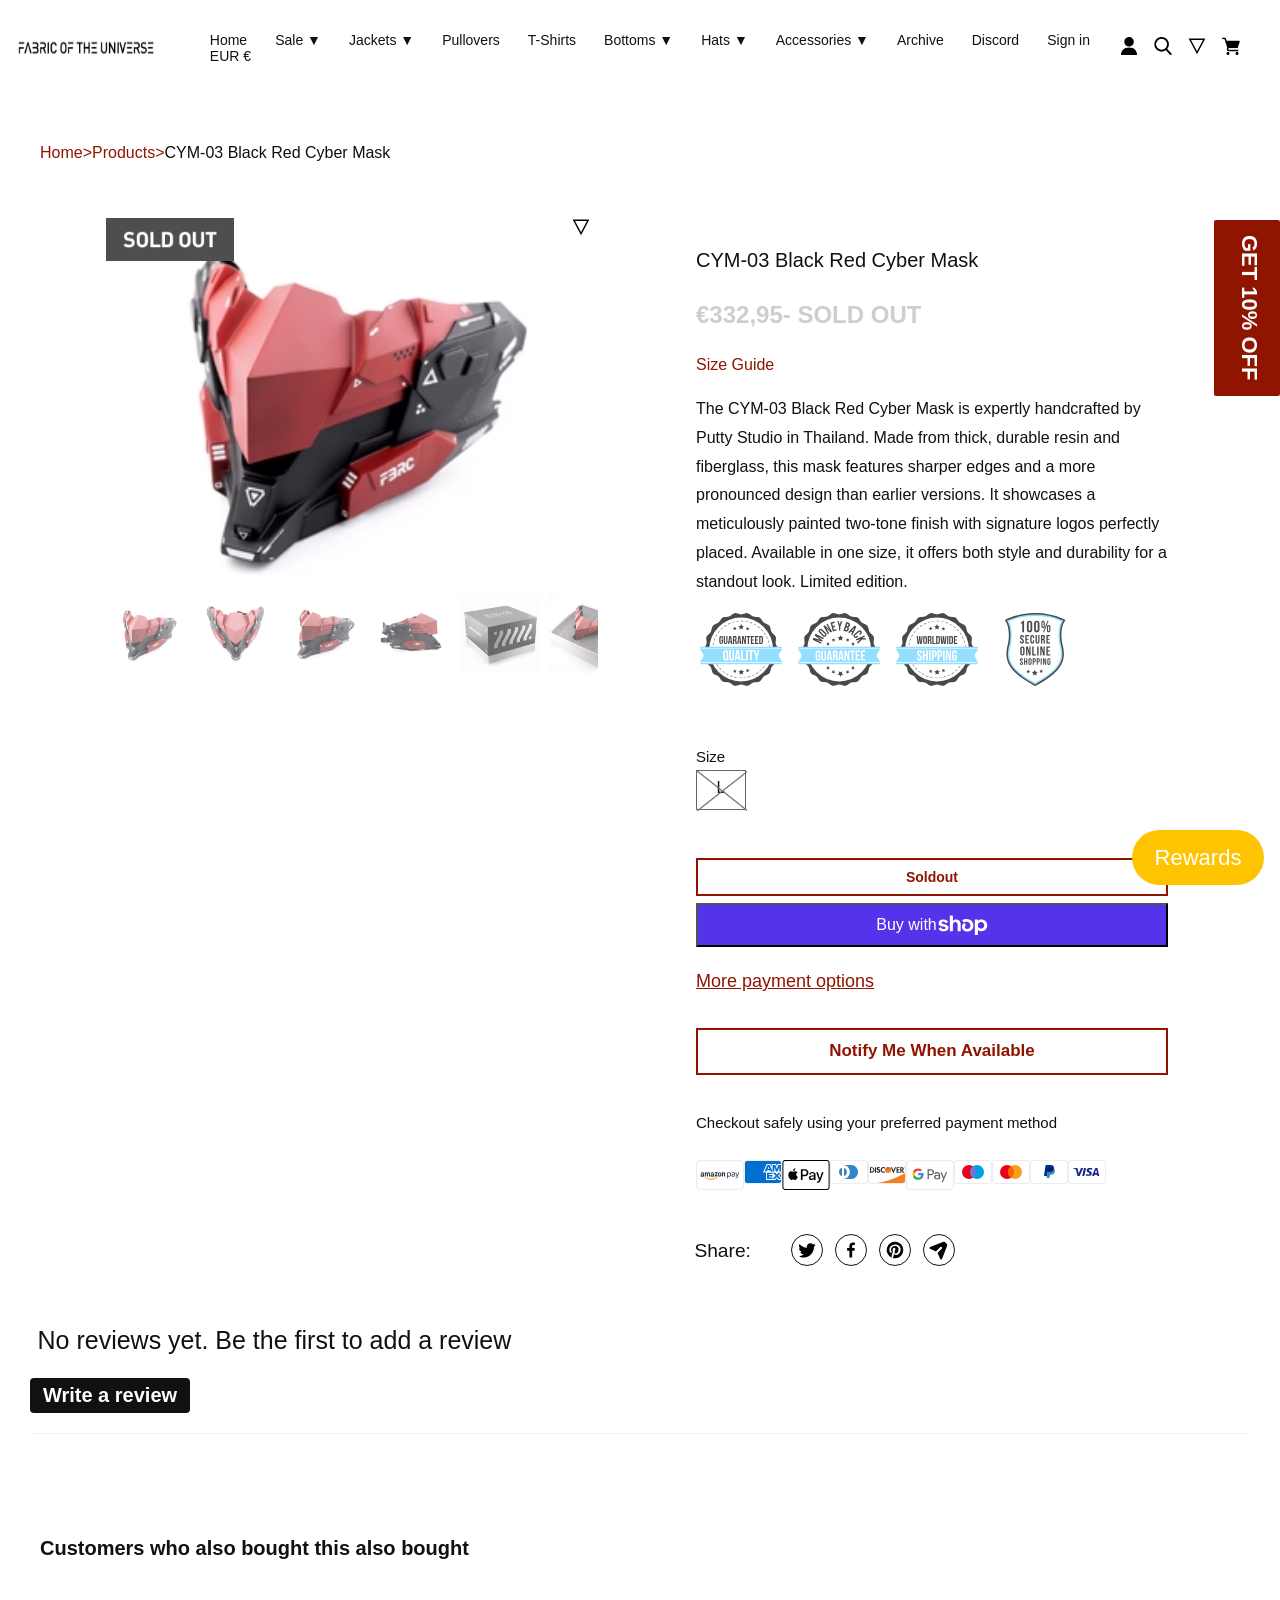
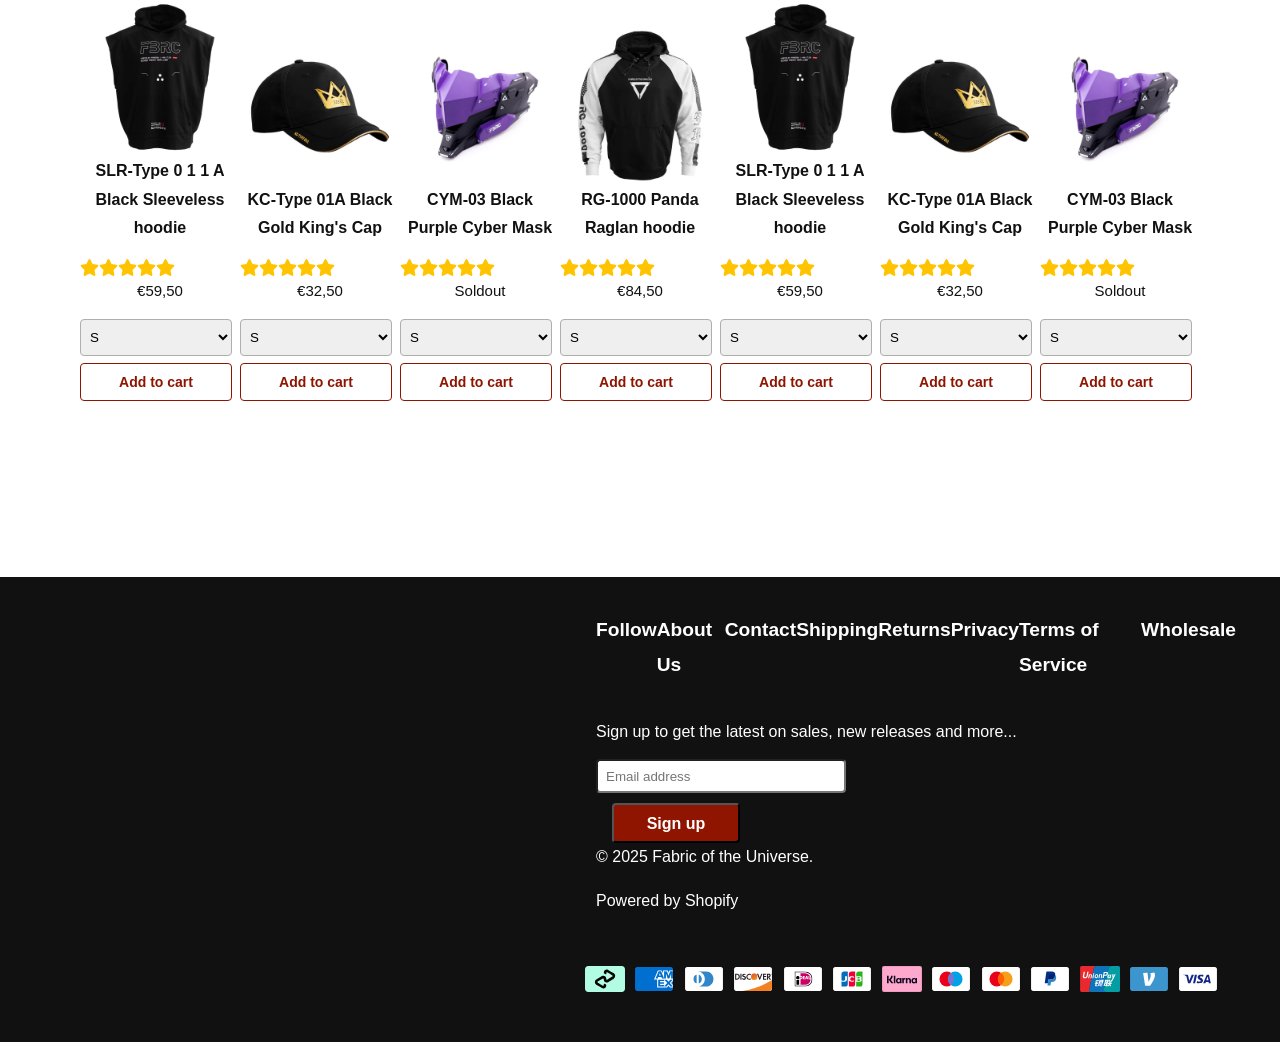
==== commit 83c1c7b1: "Add files via upload" ====
--- a/detailpagina.html
+++ b/detailpagina.html
@@ -1,5 +1,5 @@
 <!DOCTYPE html>
-<html lang="nl">	
+<html lang="eng">	
 <head>
 	<meta charset="UTF-8">
 	<meta name="author" content="Kevin Yip">
@@ -196,7 +196,7 @@
 								<img src="images/sizeSoldout.png" alt="Size soldout">
 							</label>
 							<button type="submit">Soldout</button>
-							<button>Buy with<img src="images/icons/shopLogo.svg"></button>
+							<button>Buy with<img src="images/icons/shopLogo.svg" alt="Shop Logo"></button>
 							<a href="#">More payment options</a>
 							<button>Notify Me When Available</button>
 							<p>Checkout safely using your preferred payment method</p>
@@ -233,8 +233,10 @@
 								<img class="paymentMethods" src="images/icons/paymenticon13.svg" alt="VISA">
 							</li>				
 						</ul>
-						<ul id="socials">
-							<p>Share:</p>
+						<div id="socials">
+						<p>Share:</p>
+						<ul>
+
 							<li>
 								<a href="#">
 									<img src="images/icons/twitter.svg" alt="Twitter">
@@ -256,6 +258,9 @@
 								</a>
 							</li>
 						</ul>
+						</div>	
+											
+
 					</div>
 				</div>
 				<h2>No reviews yet. Be the first to add a review</h2>
@@ -268,11 +273,11 @@
 							<img src="images/sleevelesshoodie.png" alt="Black Sleeveless hoodie">
 							<h3>SLR-Type 0 1 1 A Black Sleeveless hoodie</h3>
 							<div class="reviews">
-								<img src="images/icons/star.svg">
-								<img src="images/icons/star.svg">
-								<img src="images/icons/star.svg">
-								<img src="images/icons/star.svg">
-								<img src="images/icons/star.svg">
+								<img src="images/icons/star.svg" alt="Review star">
+								<img src="images/icons/star.svg" alt="Review star">
+								<img src="images/icons/star.svg" alt="Review star">
+								<img src="images/icons/star.svg" alt="Review star">
+								<img src="images/icons/star.svg" alt="Review star">
 							</div>
 							<p>€59,50</p>
 							<select class="sizing" name="size">
@@ -289,11 +294,11 @@
 							<img src="images/goldkingscap.png" alt="black gold kings cap">
 							<h3>KC-Type 01A Black Gold King's Cap</h3>
 							<div class="reviews">
-								<img src="images/icons/star.svg">
-								<img src="images/icons/star.svg">
-								<img src="images/icons/star.svg">
-								<img src="images/icons/star.svg">
-								<img src="images/icons/star.svg">
+								<img src="images/icons/star.svg" alt="Review star">
+								<img src="images/icons/star.svg" alt="Review star">
+								<img src="images/icons/star.svg" alt="Review star">
+								<img src="images/icons/star.svg" alt="Review star">
+								<img src="images/icons/star.svg" alt="Review star">
 							</div>
 							<p>€32,50</p>
 							<select class="sizing" name="size">
@@ -310,11 +315,11 @@
 							<img src="images/purplecybermask.png" alt="Black purple Cyber Mask">
 							<h3>CYM-03 Black Purple Cyber Mask</h3>
 							<div class="reviews">
-								<img src="images/icons/star.svg">
-								<img src="images/icons/star.svg">
-								<img src="images/icons/star.svg">
-								<img src="images/icons/star.svg">
-								<img src="images/icons/star.svg">
+								<img src="images/icons/star.svg" alt="Review star">
+								<img src="images/icons/star.svg" alt="Review star">
+								<img src="images/icons/star.svg" alt="Review star">
+								<img src="images/icons/star.svg" alt="Review star">
+								<img src="images/icons/star.svg" alt="Review star">
 							</div>
 							<p>Soldout</p>
 							<select class="sizing" name="size">
@@ -331,11 +336,11 @@
 							<img src="images/raglanhoodie.png" alt="panda raglan hoodie">
 							<h3>RG-1000 Panda Raglan hoodie</h3>
 							<div class="reviews">
-								<img src="images/icons/star.svg">
-								<img src="images/icons/star.svg">
-								<img src="images/icons/star.svg">
-								<img src="images/icons/star.svg">
-								<img src="images/icons/star.svg">
+								<img src="images/icons/star.svg" alt="Review star">
+								<img src="images/icons/star.svg" alt="Review star">
+								<img src="images/icons/star.svg" alt="Review star">
+								<img src="images/icons/star.svg" alt="Review star">
+								<img src="images/icons/star.svg" alt="Review star">
 							</div>
 							<p>€84,50</p>
 							<select class="sizing" name="size">
@@ -352,11 +357,11 @@
 							<img src="images/sleevelesshoodie.png" alt="Black Sleeveless hoodie">
 							<h3>SLR-Type 0 1 1 A Black Sleeveless hoodie</h3>
 							<div class="reviews">
-								<img src="images/icons/star.svg">
-								<img src="images/icons/star.svg">
-								<img src="images/icons/star.svg">
-								<img src="images/icons/star.svg">
-								<img src="images/icons/star.svg">
+								<img src="images/icons/star.svg" alt="Review star">
+								<img src="images/icons/star.svg" alt="Review star">
+								<img src="images/icons/star.svg" alt="Review star">
+								<img src="images/icons/star.svg" alt="Review star">
+								<img src="images/icons/star.svg" alt="Review star">
 							</div>
 							<p>€59,50</p>
 							<select class="sizing" name="size">
@@ -373,11 +378,11 @@
 							<img src="images/goldkingscap.png" alt="black gold kings cap">
 							<h3>KC-Type 01A Black Gold King's Cap</h3>
 							<div class="reviews">
-								<img src="images/icons/star.svg">
-								<img src="images/icons/star.svg">
-								<img src="images/icons/star.svg">
-								<img src="images/icons/star.svg">
-								<img src="images/icons/star.svg">
+								<img src="images/icons/star.svg" alt="Review star">
+								<img src="images/icons/star.svg" alt="Review star">
+								<img src="images/icons/star.svg" alt="Review star">
+								<img src="images/icons/star.svg" alt="Review star">
+								<img src="images/icons/star.svg" alt="Review star">
 							</div>
 							<p>€32,50</p>
 							<select class="sizing" name="size">
@@ -394,11 +399,11 @@
 							<img src="images/purplecybermask.png" alt="Black purple Cyber Mask">
 							<h3>CYM-03 Black Purple Cyber Mask</h3>
 							<div class="reviews">
-								<img src="images/icons/star.svg">
-								<img src="images/icons/star.svg">
-								<img src="images/icons/star.svg">
-								<img src="images/icons/star.svg">
-								<img src="images/icons/star.svg">
+								<img src="images/icons/star.svg" alt="Review star">
+								<img src="images/icons/star.svg" alt="Review star">
+								<img src="images/icons/star.svg" alt="Review star">
+								<img src="images/icons/star.svg" alt="Review star">
+								<img src="images/icons/star.svg" alt="Review star">
 							</div>
 							<p>Soldout</p>
 							<select class="sizing" name="size">
@@ -415,11 +420,11 @@
 							<img src="images/raglanhoodie.png" alt="panda raglan hoodie">
 							<h3>RG-1000 Panda Raglan hoodie</h3>
 							<div class="reviews">
-								<img src="images/icons/star.svg">
-								<img src="images/icons/star.svg">
-								<img src="images/icons/star.svg">
-								<img src="images/icons/star.svg">
-								<img src="images/icons/star.svg">
+								<img src="images/icons/star.svg" alt="Review star">
+								<img src="images/icons/star.svg" alt="Review star">
+								<img src="images/icons/star.svg" alt="Review star">
+								<img src="images/icons/star.svg" alt="Review star">
+								<img src="images/icons/star.svg" alt="Review star">
 							</div>
 							<p>€84,50</p>
 							<select class="sizing" name="size">
@@ -436,11 +441,11 @@
 							<img src="images/sleevelesshoodie.png" alt="Black Sleeveless hoodie">
 							<h3>SLR-Type 0 1 1 A Black Sleeveless hoodie</h3>
 							<div class="reviews">
-								<img src="images/icons/star.svg">
-								<img src="images/icons/star.svg">
-								<img src="images/icons/star.svg">
-								<img src="images/icons/star.svg">
-								<img src="images/icons/star.svg">
+								<img src="images/icons/star.svg" alt="Review star">
+								<img src="images/icons/star.svg" alt="Review star">
+								<img src="images/icons/star.svg" alt="Review star">
+								<img src="images/icons/star.svg" alt="Review star">
+								<img src="images/icons/star.svg" alt="Review star">
 							</div>
 							<p>€59,50</p>
 							<select class="sizing" name="size">
@@ -457,11 +462,11 @@
 							<img src="images/goldkingscap.png" alt="black gold kings cap">
 							<h3>KC-Type 01A Black Gold King's Cap</h3>
 							<div class="reviews">
-								<img src="images/icons/star.svg">
-								<img src="images/icons/star.svg">
-								<img src="images/icons/star.svg">
-								<img src="images/icons/star.svg">
-								<img src="images/icons/star.svg">
+								<img src="images/icons/star.svg" alt="Review star">
+								<img src="images/icons/star.svg" alt="Review star">
+								<img src="images/icons/star.svg" alt="Review star">
+								<img src="images/icons/star.svg" alt="Review star">
+								<img src="images/icons/star.svg" alt="Review star">
 							</div>
 							<p>€32,50</p>
 							<select class="sizing" name="size">
@@ -478,11 +483,11 @@
 							<img src="images/purplecybermask.png" alt="Black purple Cyber Mask">
 							<h3>CYM-03 Black Purple Cyber Mask</h3>
 							<div class="reviews">
-								<img src="images/icons/star.svg">
-								<img src="images/icons/star.svg">
-								<img src="images/icons/star.svg">
-								<img src="images/icons/star.svg">
-								<img src="images/icons/star.svg">
+								<img src="images/icons/star.svg" alt="Review star">
+								<img src="images/icons/star.svg" alt="Review star">
+								<img src="images/icons/star.svg" alt="Review star">
+								<img src="images/icons/star.svg" alt="Review star">
+								<img src="images/icons/star.svg" alt="Review star">
 							</div>
 							<p>Soldout</p>
 							<select class="sizing" name="size">
@@ -499,11 +504,11 @@
 							<img src="images/raglanhoodie.png" alt="panda raglan hoodie">
 							<h3>RG-1000 Panda Raglan hoodie</h3>
 							<div class="reviews">
-								<img src="images/icons/star.svg">
-								<img src="images/icons/star.svg">
-								<img src="images/icons/star.svg">
-								<img src="images/icons/star.svg">
-								<img src="images/icons/star.svg">
+								<img src="images/icons/star.svg" alt="Review star">
+								<img src="images/icons/star.svg" alt="Review star">
+								<img src="images/icons/star.svg" alt="Review star">
+								<img src="images/icons/star.svg" alt="Review star">
+								<img src="images/icons/star.svg" alt="Review star">
 							</div>
 							<p>€84,50</p>
 							<select class="sizing" name="size">
@@ -520,11 +525,11 @@
 							<img src="images/sleevelesshoodie.png" alt="Black Sleeveless hoodie">
 							<h3>SLR-Type 0 1 1 A Black Sleeveless hoodie</h3>
 							<div class="reviews">
-								<img src="images/icons/star.svg">
-								<img src="images/icons/star.svg">
-								<img src="images/icons/star.svg">
-								<img src="images/icons/star.svg">
-								<img src="images/icons/star.svg">
+								<img src="images/icons/star.svg" alt="Review star">
+								<img src="images/icons/star.svg" alt="Review star">
+								<img src="images/icons/star.svg" alt="Review star">
+								<img src="images/icons/star.svg" alt="Review star">
+								<img src="images/icons/star.svg" alt="Review star">
 							</div>
 							<p>€59,50</p>
 							<select class="sizing" name="size">
@@ -541,11 +546,11 @@
 							<img src="images/goldkingscap.png" alt="black gold kings cap">
 							<h3>KC-Type 01A Black Gold King's Cap</h3>
 							<div class="reviews">
-								<img src="images/icons/star.svg">
-								<img src="images/icons/star.svg">
-								<img src="images/icons/star.svg">
-								<img src="images/icons/star.svg">
-								<img src="images/icons/star.svg">
+								<img src="images/icons/star.svg" alt="Review star">
+								<img src="images/icons/star.svg" alt="Review star">
+								<img src="images/icons/star.svg" alt="Review star">
+								<img src="images/icons/star.svg" alt="Review star">
+								<img src="images/icons/star.svg" alt="Review star">
 							</div>
 							<p>€32,50</p>
 							<select class="sizing" name="size">
@@ -562,11 +567,11 @@
 							<img src="images/purplecybermask.png" alt="Black purple Cyber Mask">
 							<h3>CYM-03 Black Purple Cyber Mask</h3>
 							<div class="reviews">
-								<img src="images/icons/star.svg">
-								<img src="images/icons/star.svg">
-								<img src="images/icons/star.svg">
-								<img src="images/icons/star.svg">
-								<img src="images/icons/star.svg">
+								<img src="images/icons/star.svg" alt="Review star">
+								<img src="images/icons/star.svg" alt="Review star">
+								<img src="images/icons/star.svg" alt="Review star">
+								<img src="images/icons/star.svg" alt="Review star">
+								<img src="images/icons/star.svg" alt="Review star">
 							</div>
 							<p>Soldout</p>
 							<select class="sizing" name="size">
@@ -583,11 +588,11 @@
 							<img src="images/raglanhoodie.png" alt="panda raglan hoodie">
 							<h3>RG-1000 Panda Raglan hoodie</h3>
 							<div class="reviews">
-								<img src="images/icons/star.svg">
-								<img src="images/icons/star.svg">
-								<img src="images/icons/star.svg">
-								<img src="images/icons/star.svg">
-								<img src="images/icons/star.svg">
+								<img src="images/icons/star.svg" alt="Review star">
+								<img src="images/icons/star.svg" alt="Review star">
+								<img src="images/icons/star.svg" alt="Review star">
+								<img src="images/icons/star.svg" alt="Review star">
+								<img src="images/icons/star.svg" alt="Review star">
 							</div>
 							<p>€84,50</p>
 							<select class="sizing" name="size">
@@ -649,7 +654,7 @@
 				</li>
 			</ul>
 			<form>
-				<label for="email">Sign up to get the latest on sales, new releases and more...</label>
+				<label>Sign up to get the latest on sales, new releases and more...</label>
 				<input required type="email" placeholder="Email address">
 				<input type="submit" value="Sign up">
 				<p>© 2025 Fabric of the Universe.</p>
--- a/styles/style.css
+++ b/styles/style.css
@@ -1099,20 +1099,26 @@
   margin-top: 0;
 }
 
-ul#socials{
-  list-style: none;
+#socials{
   display: flex;
   justify-content: start;
   align-items: flex-start;
   flex-wrap: wrap;
+}
+
+#socials ul{
+  list-style: none;
+
   margin-top: 0;
-}
-
-ul#socials li{
+  padding-right: 2em;
+}
+
+#socials ul li{
   margin-top: 0;
-}
-
-ul#socials li img{
+  padding-left: 0;
+}
+
+#socials ul li img{
   height: 2em;
   width: 2em;
   padding: 5px; 
@@ -1120,7 +1126,12 @@
   border-radius: 50%; 
   box-sizing: border-box; 
   object-fit: cover;
-  margin-left: 0.75em;
+  margin-right: 0.75em;
+}
+
+#socials p{
+  margin-left: 2em;
+  margin-top: 0;
 }
 
 main > h2{
@@ -1374,7 +1385,7 @@
     color: var(--background-color);
   }
 
-  .navicon{
+  .navIcons{
     filter: invert(100%);
   }
 
@@ -1412,27 +1423,6 @@
     grid-template-columns: 1fr 1fr; 
   }
 }
-
-
-/* @media (min-width: 600px) {
-  footer {
-    display: flex;
-    flex-direction: row;
-    justify-content: start;
-    align-items: start;
-  }
-
-  footer ul:first-of-type{
-    display: flex;
-    flex-direction: row;
-    flex-wrap: wrap;
-    justify-content: start;
-  }
-
-  footer ul:first-of-type > li{
-    margin-right: 1em;
-  }
-} */
 
 @media only screen and (max-width: 480px){
   #imageContainer > img{
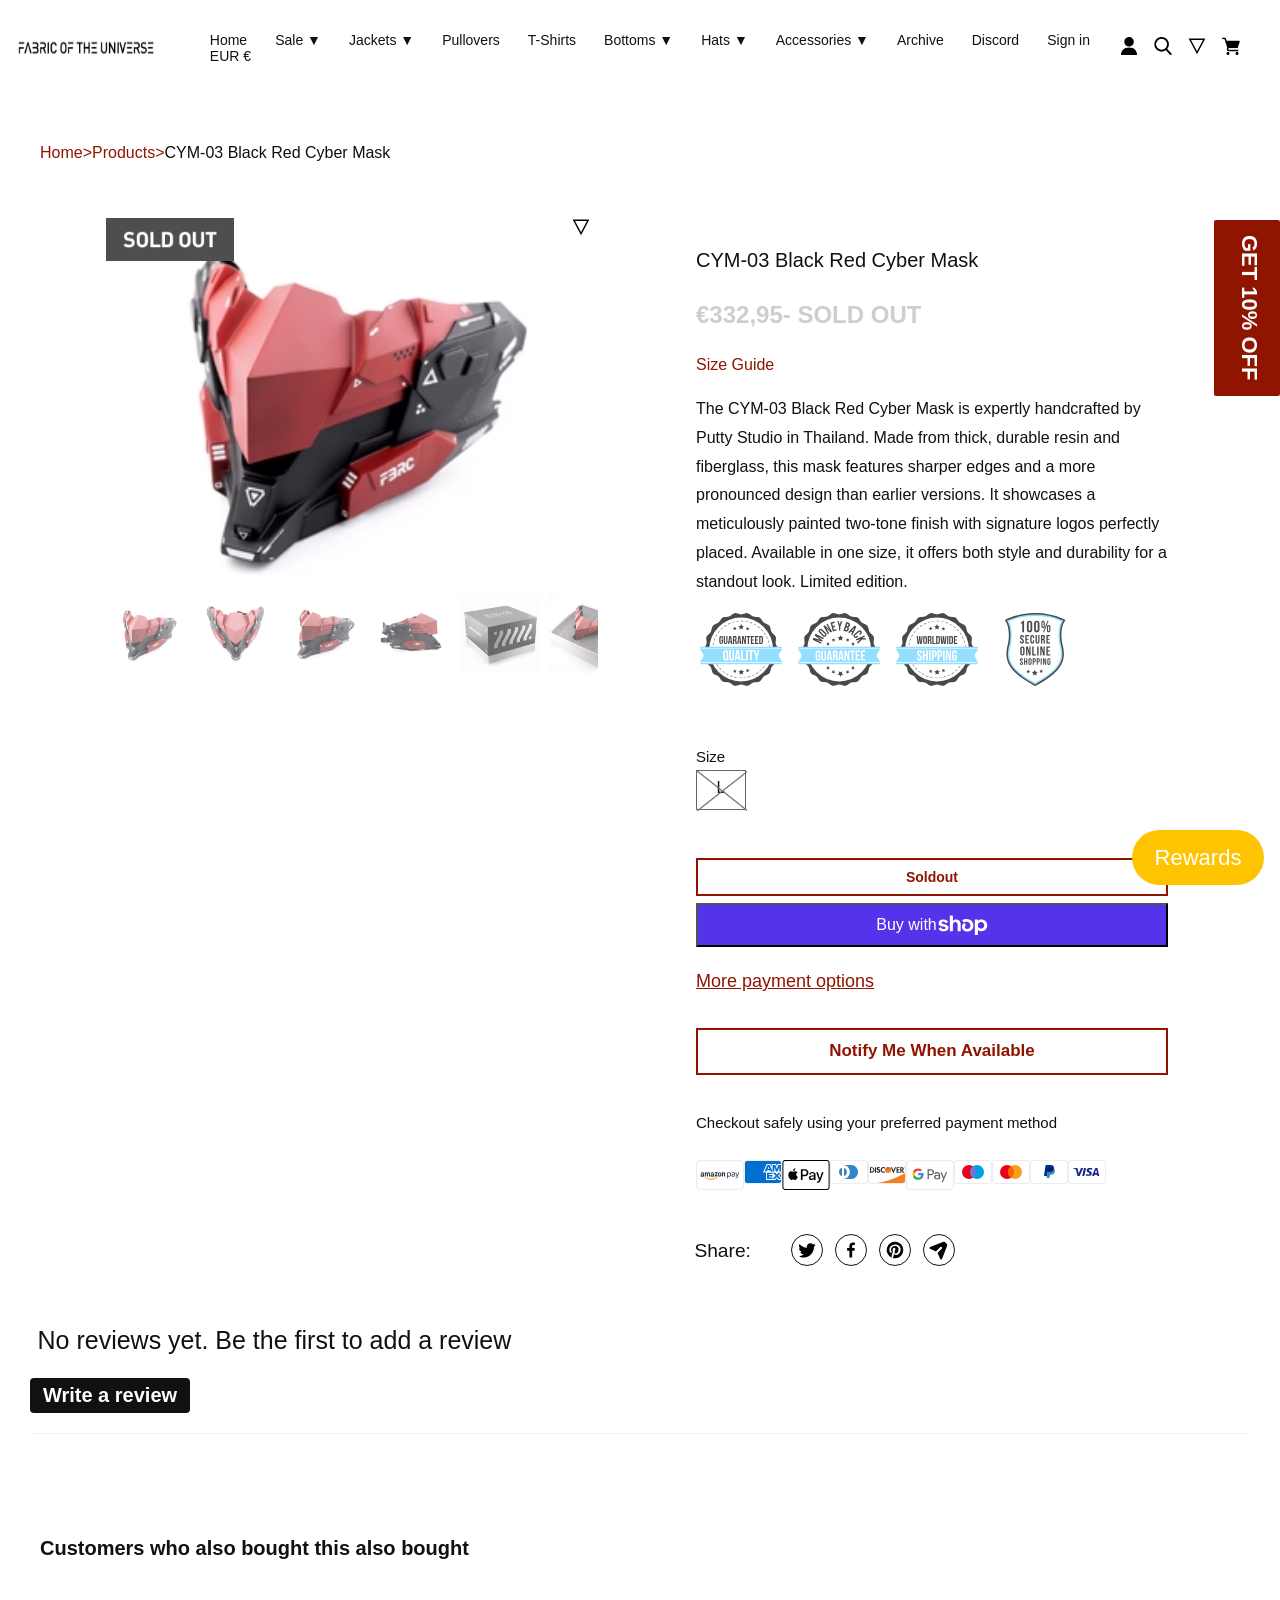
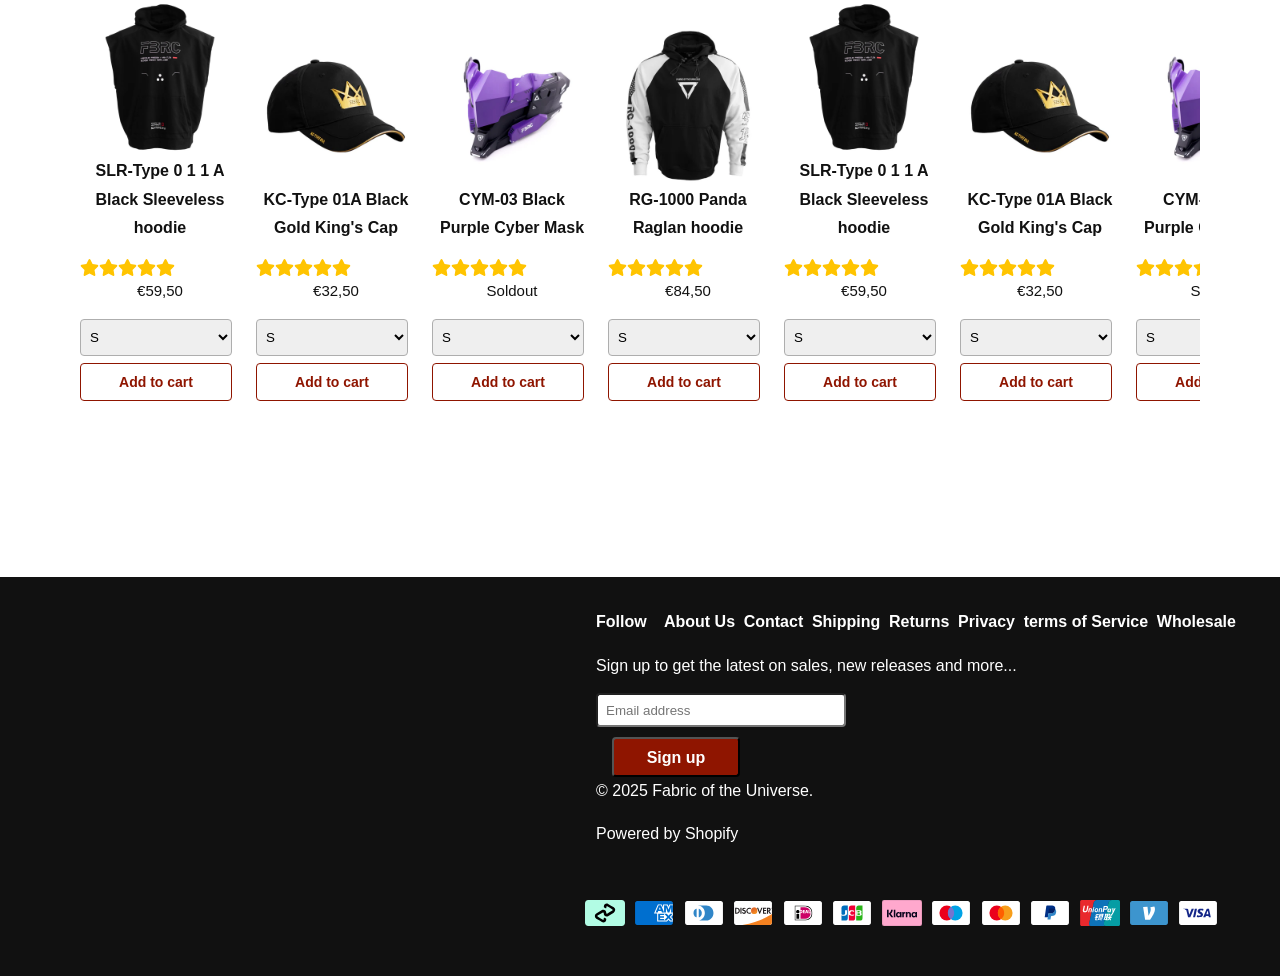
==== commit 54ba72f9: "Add files via upload" ====
--- a/detailpagina.html
+++ b/detailpagina.html
@@ -273,11 +273,11 @@
 							<img src="images/sleevelesshoodie.png" alt="Black Sleeveless hoodie">
 							<h3>SLR-Type 0 1 1 A Black Sleeveless hoodie</h3>
 							<div class="reviews">
-								<img src="images/icons/star.svg" alt="Review star">
-								<img src="images/icons/star.svg" alt="Review star">
-								<img src="images/icons/star.svg" alt="Review star">
-								<img src="images/icons/star.svg" alt="Review star">
-								<img src="images/icons/star.svg" alt="Review star">
+								<img src="images/icons/star.svg" alt=" ">
+								<img src="images/icons/star.svg" alt=" ">
+								<img src="images/icons/star.svg" alt=" ">
+								<img src="images/icons/star.svg" alt=" ">
+								<img src="images/icons/star.svg" alt=" ">
 							</div>
 							<p>€59,50</p>
 							<select class="sizing" name="size">
@@ -294,11 +294,11 @@
 							<img src="images/goldkingscap.png" alt="black gold kings cap">
 							<h3>KC-Type 01A Black Gold King's Cap</h3>
 							<div class="reviews">
-								<img src="images/icons/star.svg" alt="Review star">
-								<img src="images/icons/star.svg" alt="Review star">
-								<img src="images/icons/star.svg" alt="Review star">
-								<img src="images/icons/star.svg" alt="Review star">
-								<img src="images/icons/star.svg" alt="Review star">
+								<img src="images/icons/star.svg" alt=" ">
+								<img src="images/icons/star.svg" alt=" ">
+								<img src="images/icons/star.svg" alt=" ">
+								<img src="images/icons/star.svg" alt=" ">
+								<img src="images/icons/star.svg" alt=" ">
 							</div>
 							<p>€32,50</p>
 							<select class="sizing" name="size">
@@ -315,11 +315,11 @@
 							<img src="images/purplecybermask.png" alt="Black purple Cyber Mask">
 							<h3>CYM-03 Black Purple Cyber Mask</h3>
 							<div class="reviews">
-								<img src="images/icons/star.svg" alt="Review star">
-								<img src="images/icons/star.svg" alt="Review star">
-								<img src="images/icons/star.svg" alt="Review star">
-								<img src="images/icons/star.svg" alt="Review star">
-								<img src="images/icons/star.svg" alt="Review star">
+								<img src="images/icons/star.svg" alt=" ">
+								<img src="images/icons/star.svg" alt=" ">
+								<img src="images/icons/star.svg" alt=" ">
+								<img src="images/icons/star.svg" alt=" ">
+								<img src="images/icons/star.svg" alt=" ">
 							</div>
 							<p>Soldout</p>
 							<select class="sizing" name="size">
@@ -336,11 +336,11 @@
 							<img src="images/raglanhoodie.png" alt="panda raglan hoodie">
 							<h3>RG-1000 Panda Raglan hoodie</h3>
 							<div class="reviews">
-								<img src="images/icons/star.svg" alt="Review star">
-								<img src="images/icons/star.svg" alt="Review star">
-								<img src="images/icons/star.svg" alt="Review star">
-								<img src="images/icons/star.svg" alt="Review star">
-								<img src="images/icons/star.svg" alt="Review star">
+								<img src="images/icons/star.svg" alt=" ">
+								<img src="images/icons/star.svg" alt=" ">
+								<img src="images/icons/star.svg" alt=" ">
+								<img src="images/icons/star.svg" alt=" ">
+								<img src="images/icons/star.svg" alt=" ">
 							</div>
 							<p>€84,50</p>
 							<select class="sizing" name="size">
@@ -357,11 +357,11 @@
 							<img src="images/sleevelesshoodie.png" alt="Black Sleeveless hoodie">
 							<h3>SLR-Type 0 1 1 A Black Sleeveless hoodie</h3>
 							<div class="reviews">
-								<img src="images/icons/star.svg" alt="Review star">
-								<img src="images/icons/star.svg" alt="Review star">
-								<img src="images/icons/star.svg" alt="Review star">
-								<img src="images/icons/star.svg" alt="Review star">
-								<img src="images/icons/star.svg" alt="Review star">
+								<img src="images/icons/star.svg" alt=" ">
+								<img src="images/icons/star.svg" alt=" ">
+								<img src="images/icons/star.svg" alt=" ">
+								<img src="images/icons/star.svg" alt=" ">
+								<img src="images/icons/star.svg" alt=" ">
 							</div>
 							<p>€59,50</p>
 							<select class="sizing" name="size">
@@ -378,11 +378,11 @@
 							<img src="images/goldkingscap.png" alt="black gold kings cap">
 							<h3>KC-Type 01A Black Gold King's Cap</h3>
 							<div class="reviews">
-								<img src="images/icons/star.svg" alt="Review star">
-								<img src="images/icons/star.svg" alt="Review star">
-								<img src="images/icons/star.svg" alt="Review star">
-								<img src="images/icons/star.svg" alt="Review star">
-								<img src="images/icons/star.svg" alt="Review star">
+								<img src="images/icons/star.svg" alt=" ">
+								<img src="images/icons/star.svg" alt=" ">
+								<img src="images/icons/star.svg" alt=" ">
+								<img src="images/icons/star.svg" alt=" ">
+								<img src="images/icons/star.svg" alt=" ">
 							</div>
 							<p>€32,50</p>
 							<select class="sizing" name="size">
@@ -399,11 +399,11 @@
 							<img src="images/purplecybermask.png" alt="Black purple Cyber Mask">
 							<h3>CYM-03 Black Purple Cyber Mask</h3>
 							<div class="reviews">
-								<img src="images/icons/star.svg" alt="Review star">
-								<img src="images/icons/star.svg" alt="Review star">
-								<img src="images/icons/star.svg" alt="Review star">
-								<img src="images/icons/star.svg" alt="Review star">
-								<img src="images/icons/star.svg" alt="Review star">
+								<img src="images/icons/star.svg" alt=" ">
+								<img src="images/icons/star.svg" alt=" ">
+								<img src="images/icons/star.svg" alt=" ">
+								<img src="images/icons/star.svg" alt=" ">
+								<img src="images/icons/star.svg" alt=" ">
 							</div>
 							<p>Soldout</p>
 							<select class="sizing" name="size">
@@ -420,11 +420,11 @@
 							<img src="images/raglanhoodie.png" alt="panda raglan hoodie">
 							<h3>RG-1000 Panda Raglan hoodie</h3>
 							<div class="reviews">
-								<img src="images/icons/star.svg" alt="Review star">
-								<img src="images/icons/star.svg" alt="Review star">
-								<img src="images/icons/star.svg" alt="Review star">
-								<img src="images/icons/star.svg" alt="Review star">
-								<img src="images/icons/star.svg" alt="Review star">
+								<img src="images/icons/star.svg" alt=" ">
+								<img src="images/icons/star.svg" alt=" ">
+								<img src="images/icons/star.svg" alt=" ">
+								<img src="images/icons/star.svg" alt=" ">
+								<img src="images/icons/star.svg" alt=" ">
 							</div>
 							<p>€84,50</p>
 							<select class="sizing" name="size">
@@ -441,11 +441,11 @@
 							<img src="images/sleevelesshoodie.png" alt="Black Sleeveless hoodie">
 							<h3>SLR-Type 0 1 1 A Black Sleeveless hoodie</h3>
 							<div class="reviews">
-								<img src="images/icons/star.svg" alt="Review star">
-								<img src="images/icons/star.svg" alt="Review star">
-								<img src="images/icons/star.svg" alt="Review star">
-								<img src="images/icons/star.svg" alt="Review star">
-								<img src="images/icons/star.svg" alt="Review star">
+								<img src="images/icons/star.svg" alt=" ">
+								<img src="images/icons/star.svg" alt=" ">
+								<img src="images/icons/star.svg" alt=" ">
+								<img src="images/icons/star.svg" alt=" ">
+								<img src="images/icons/star.svg" alt=" ">
 							</div>
 							<p>€59,50</p>
 							<select class="sizing" name="size">
@@ -462,11 +462,11 @@
 							<img src="images/goldkingscap.png" alt="black gold kings cap">
 							<h3>KC-Type 01A Black Gold King's Cap</h3>
 							<div class="reviews">
-								<img src="images/icons/star.svg" alt="Review star">
-								<img src="images/icons/star.svg" alt="Review star">
-								<img src="images/icons/star.svg" alt="Review star">
-								<img src="images/icons/star.svg" alt="Review star">
-								<img src="images/icons/star.svg" alt="Review star">
+								<img src="images/icons/star.svg" alt=" ">
+								<img src="images/icons/star.svg" alt=" ">
+								<img src="images/icons/star.svg" alt=" ">
+								<img src="images/icons/star.svg" alt=" ">
+								<img src="images/icons/star.svg" alt=" ">
 							</div>
 							<p>€32,50</p>
 							<select class="sizing" name="size">
@@ -483,11 +483,11 @@
 							<img src="images/purplecybermask.png" alt="Black purple Cyber Mask">
 							<h3>CYM-03 Black Purple Cyber Mask</h3>
 							<div class="reviews">
-								<img src="images/icons/star.svg" alt="Review star">
-								<img src="images/icons/star.svg" alt="Review star">
-								<img src="images/icons/star.svg" alt="Review star">
-								<img src="images/icons/star.svg" alt="Review star">
-								<img src="images/icons/star.svg" alt="Review star">
+								<img src="images/icons/star.svg" alt=" ">
+								<img src="images/icons/star.svg" alt=" ">
+								<img src="images/icons/star.svg" alt=" ">
+								<img src="images/icons/star.svg" alt=" ">
+								<img src="images/icons/star.svg" alt=" ">
 							</div>
 							<p>Soldout</p>
 							<select class="sizing" name="size">
@@ -504,11 +504,11 @@
 							<img src="images/raglanhoodie.png" alt="panda raglan hoodie">
 							<h3>RG-1000 Panda Raglan hoodie</h3>
 							<div class="reviews">
-								<img src="images/icons/star.svg" alt="Review star">
-								<img src="images/icons/star.svg" alt="Review star">
-								<img src="images/icons/star.svg" alt="Review star">
-								<img src="images/icons/star.svg" alt="Review star">
-								<img src="images/icons/star.svg" alt="Review star">
+								<img src="images/icons/star.svg" alt=" ">
+								<img src="images/icons/star.svg" alt=" ">
+								<img src="images/icons/star.svg" alt=" ">
+								<img src="images/icons/star.svg" alt=" ">
+								<img src="images/icons/star.svg" alt=" ">
 							</div>
 							<p>€84,50</p>
 							<select class="sizing" name="size">
@@ -525,11 +525,11 @@
 							<img src="images/sleevelesshoodie.png" alt="Black Sleeveless hoodie">
 							<h3>SLR-Type 0 1 1 A Black Sleeveless hoodie</h3>
 							<div class="reviews">
-								<img src="images/icons/star.svg" alt="Review star">
-								<img src="images/icons/star.svg" alt="Review star">
-								<img src="images/icons/star.svg" alt="Review star">
-								<img src="images/icons/star.svg" alt="Review star">
-								<img src="images/icons/star.svg" alt="Review star">
+								<img src="images/icons/star.svg" alt=" ">
+								<img src="images/icons/star.svg" alt=" ">
+								<img src="images/icons/star.svg" alt=" ">
+								<img src="images/icons/star.svg" alt=" ">
+								<img src="images/icons/star.svg" alt=" ">
 							</div>
 							<p>€59,50</p>
 							<select class="sizing" name="size">
@@ -546,11 +546,11 @@
 							<img src="images/goldkingscap.png" alt="black gold kings cap">
 							<h3>KC-Type 01A Black Gold King's Cap</h3>
 							<div class="reviews">
-								<img src="images/icons/star.svg" alt="Review star">
-								<img src="images/icons/star.svg" alt="Review star">
-								<img src="images/icons/star.svg" alt="Review star">
-								<img src="images/icons/star.svg" alt="Review star">
-								<img src="images/icons/star.svg" alt="Review star">
+								<img src="images/icons/star.svg" alt=" ">
+								<img src="images/icons/star.svg" alt=" ">
+								<img src="images/icons/star.svg" alt=" ">
+								<img src="images/icons/star.svg" alt=" ">
+								<img src="images/icons/star.svg" alt=" ">
 							</div>
 							<p>€32,50</p>
 							<select class="sizing" name="size">
@@ -567,11 +567,11 @@
 							<img src="images/purplecybermask.png" alt="Black purple Cyber Mask">
 							<h3>CYM-03 Black Purple Cyber Mask</h3>
 							<div class="reviews">
-								<img src="images/icons/star.svg" alt="Review star">
-								<img src="images/icons/star.svg" alt="Review star">
-								<img src="images/icons/star.svg" alt="Review star">
-								<img src="images/icons/star.svg" alt="Review star">
-								<img src="images/icons/star.svg" alt="Review star">
+								<img src="images/icons/star.svg" alt=" ">
+								<img src="images/icons/star.svg" alt=" ">
+								<img src="images/icons/star.svg" alt=" ">
+								<img src="images/icons/star.svg" alt=" ">
+								<img src="images/icons/star.svg" alt=" ">
 							</div>
 							<p>Soldout</p>
 							<select class="sizing" name="size">
@@ -588,11 +588,11 @@
 							<img src="images/raglanhoodie.png" alt="panda raglan hoodie">
 							<h3>RG-1000 Panda Raglan hoodie</h3>
 							<div class="reviews">
-								<img src="images/icons/star.svg" alt="Review star">
-								<img src="images/icons/star.svg" alt="Review star">
-								<img src="images/icons/star.svg" alt="Review star">
-								<img src="images/icons/star.svg" alt="Review star">
-								<img src="images/icons/star.svg" alt="Review star">
+								<img src="images/icons/star.svg" alt=" ">
+								<img src="images/icons/star.svg" alt=" ">
+								<img src="images/icons/star.svg" alt=" ">
+								<img src="images/icons/star.svg" alt=" ">
+								<img src="images/icons/star.svg" alt=" ">
 							</div>
 							<p>€84,50</p>
 							<select class="sizing" name="size">
@@ -611,46 +611,31 @@
 		<footer>
 			<ul>
 				<li>
-					<a href="#">
-						<p>Follow</p>
-					</a>
-				</li>
-				<li>
-				</li>
-				<li>
-					<a href="#">
-						<p>About Us</p>
-					</a>
-				</li>
-				<li>
-					<a href="#">
-						<p>Contact</p>
-					</a>				
-				</li>
-				<li>
-					<a href="#">
-						<p>Shipping</p>
-					</a>				
-				</li>
-				<li>
-					<a href="#">
-						<p>Returns</p>
-					</a>				
-				</li>
-				<li>
-					<a href="#">
-						<p>Privacy</p>
-					</a>				
-				</li>
-				<li>
-					<a href="#">
-						<p>Terms of Service</p>
-					</a>				
-				</li>
-				<li>
-					<a href="#">
-						<p>Wholesale</p>
-					</a>				
+					<a href="#">Follow</a>
+				</li>
+				<li>
+					
+				</li>
+				<li>
+					<a href="#">About Us</a>
+				</li>
+				<li>
+					<a href="#">Contact</a>				
+				</li>
+				<li>
+					<a href="#">Shipping</a>				
+				</li>
+				<li>
+					<a href="#">Returns</a>				
+				</li>
+				<li>
+					<a href="#">Privacy</a>				
+				</li>
+				<li>
+					<a href="#">terms of Service</a>				
+				</li>
+				<li>
+					<a href="#">Wholesale</a>				
 				</li>
 			</ul>
 			<form>
--- a/styles/style.css
+++ b/styles/style.css
@@ -1190,6 +1190,7 @@
   display: flex;
   flex-direction: column;
   text-align: center;
+  margin-right: 1em;
 }
 
 #relatedProducts ul li > img{
@@ -1387,6 +1388,40 @@
 
   .navIcons{
     filter: invert(100%);
+  }
+
+  ul#breadcrumbs a {
+    color: var(--background-color);
+  }
+
+  ul#breadcrumbs > li:nth-of-type(1) > a{
+    color: var(--second-button-color);
+  }
+
+  ul#breadcrumbs > li:nth-of-type(2) > a{
+    color: var(--second-button-color);
+  }
+
+  article#productDetails > p:first-of-type{
+    color: var(--second-button-color);
+  }
+
+  article#productDetails h3{
+    color: #cf2305;
+    opacity: 100;
+  }
+
+  #socials img{
+    filter: invert(100%);
+  }
+
+  #productForm a{
+    color: var(--second-button-color);
+  }
+
+  main > button:last-of-type{
+    color: var(--text-color);
+    background-color: var(--background-color);
   }
 
 }
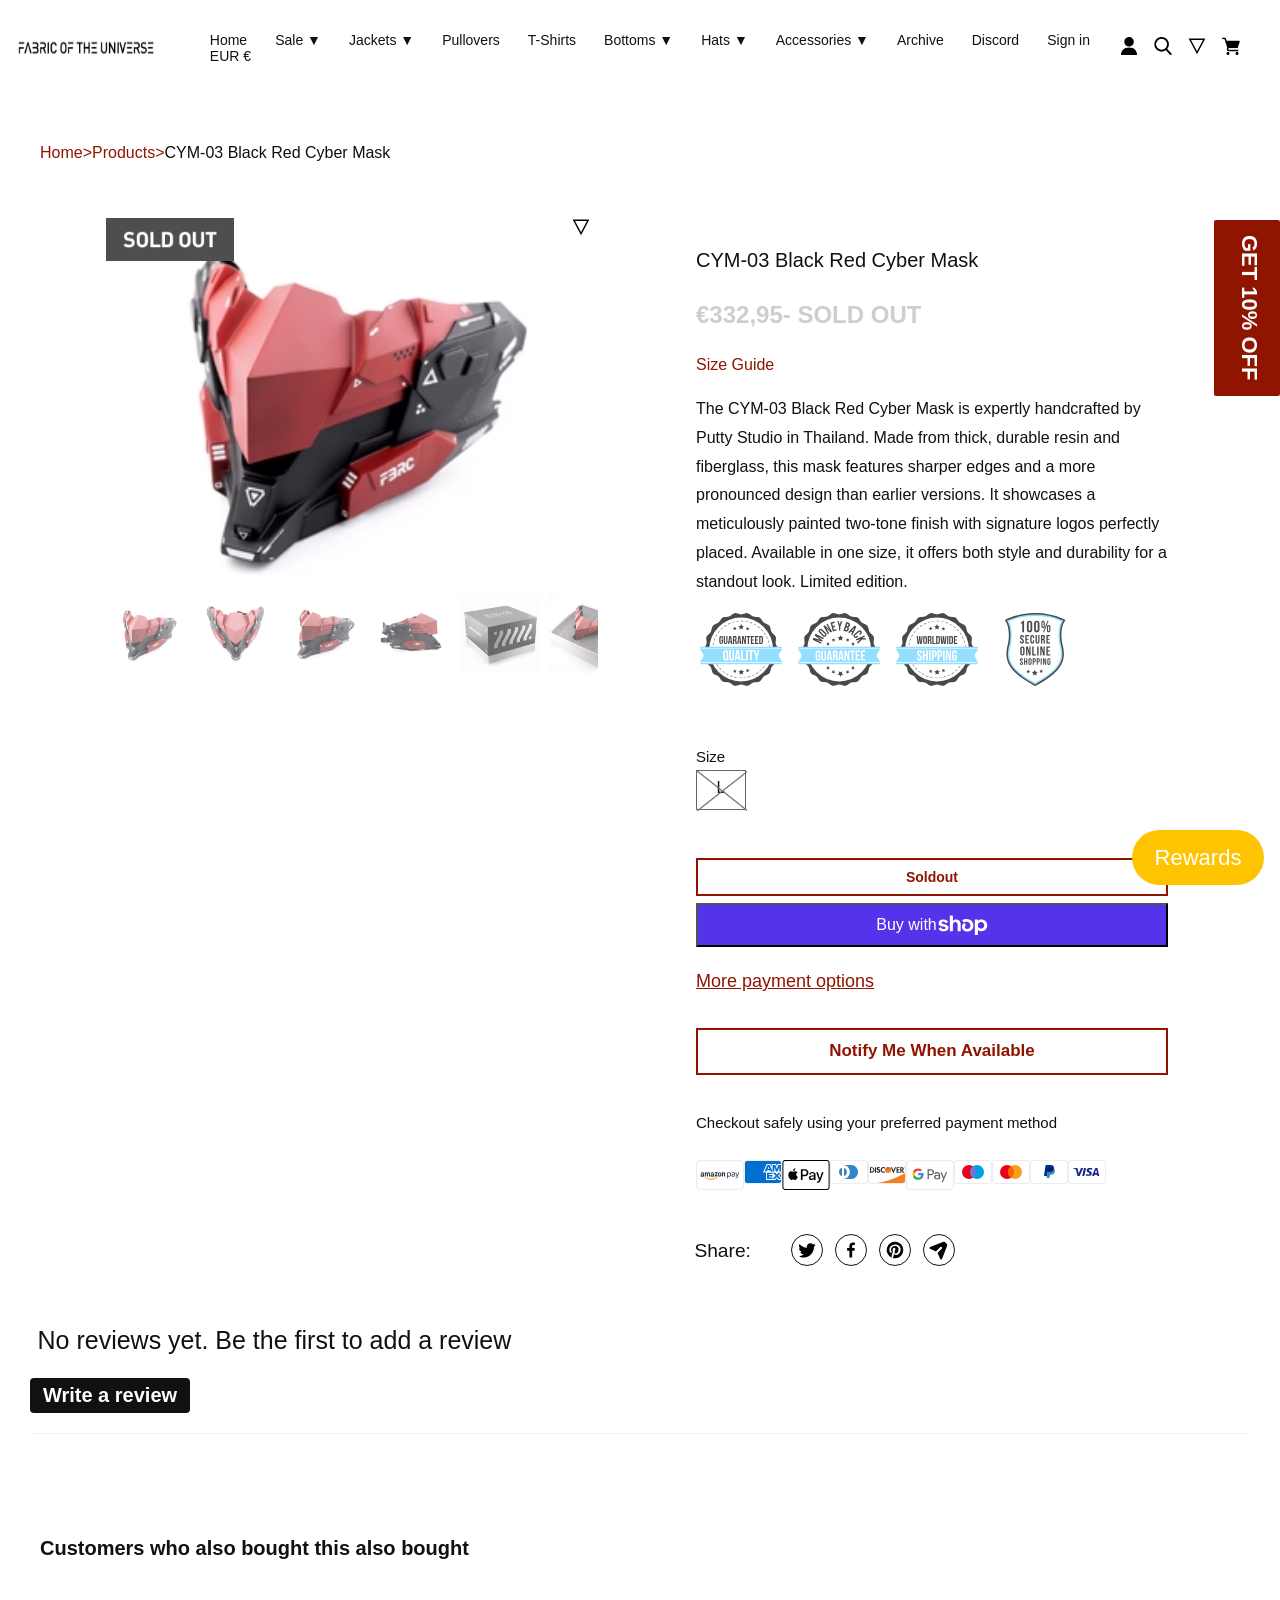
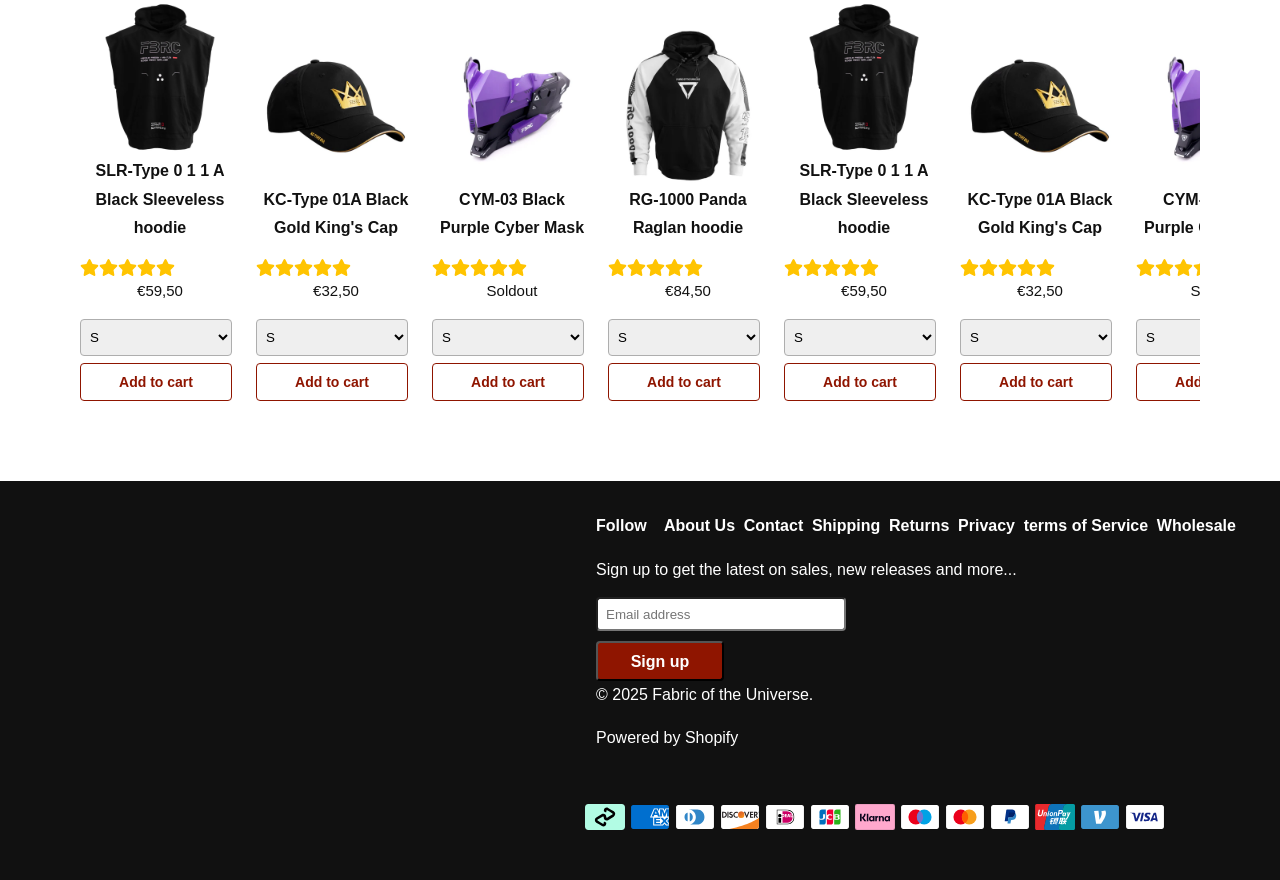
==== commit 1d2c8690: "Add files via upload" ====
--- a/detailpagina.html
+++ b/detailpagina.html
@@ -648,19 +648,43 @@
 			<ul>
 				<li>
 					<img class="paymentMethods" src="images/icons/paymenticon1.svg" alt="ClearPay">
+				</li>
+				<li>
 					<img class="paymentMethods" src="images/icons/paymenticon2.svg" alt="American Express">
+				</li>
+				<li>
 					<img class="paymentMethods" src="images/icons/paymenticon3.svg" alt="Diners Club">
+				</li>
+				<li>
 					<img class="paymentMethods" src="images/icons/paymenticon4.svg" alt="Discover">
+				</li>
+				<li>
 					<img class="paymentMethods" src="images/icons/paymenticon5.svg" alt="iDEAL">
+				</li>
+				<li>
 					<img class="paymentMethods" src="images/icons/paymenticon6.svg" alt="JCB">
+				</li>
+				<li>
 					<img class="paymentMethods" src="images/icons/paymenticon7.svg" alt="Klarna">
+				</li>
+				<li>
 					<img class="paymentMethods" src="images/icons/paymenticon8.svg" alt="Maestro">
+				</li>
+				<li>
 					<img class="paymentMethods" src="images/icons/paymenticon9.svg" alt="Mastercard">
+				</li>
+				<li>
 					<img class="paymentMethods" src="images/icons/paymenticon10.svg" alt="PayPal">
+				</li>
+				<li>
 					<img class="paymentMethods" src="images/icons/paymenticon11.svg" alt="UnionPay">
+				</li>
+				<li>
 					<img class="paymentMethods" src="images/icons/paymenticon12.svg" alt="VPay">
+				</li>
+				<li>
 					<img class="paymentMethods" src="images/icons/paymenticon13.svg" alt="VISA">
-				</li>
+				</li>				
 			</ul>
 		</footer>
 	</body>	
--- a/styles/style.css
+++ b/styles/style.css
@@ -342,7 +342,7 @@
 }
 
 .navIcon{
-  transform-origin: 50% 50%; /* Center of the icon */
+  transform-origin: 50% 50%; 
   animation: wobble 1s ease-in-out infinite;
 }
 
@@ -422,7 +422,7 @@
   display: block;
   position: center;
   width: auto;
-  max-width: 800px; /* Optional: prevent it from getting too large */
+  max-width: 800px; 
   padding: 0.5rem;
   margin-bottom: 1em;
   margin-top: 1em;
@@ -1169,7 +1169,7 @@
   flex-direction: column;
   margin-left: 2.5em;
   margin-right: 2.5em;
-  margin-bottom: 10em;
+  margin-bottom: 4em;
 }
 
 #relatedProducts ul{
@@ -1273,6 +1273,7 @@
 
 footer ul li{
   list-style: none;
+  margin-bottom: 1em;
 }
 
 footer ul li a:focus{
@@ -1539,11 +1540,10 @@
   footer {
     display: flex;
     flex-direction: column;
-    align-items: flex-end; /* aligns the whole column to the right */
+    align-items: flex-end; 
     padding: 20px;
   }
 
-  /* Make sure the lists don't spread out horizontally */
   footer ul {
     flex-direction: row;
     justify-content: space-between;
@@ -1581,7 +1581,6 @@
   footer form input[type="submit"] {
     margin-top: 10px;
     width: 8em;
-    margin-left: 1em;
     cursor: pointer;
   }
 
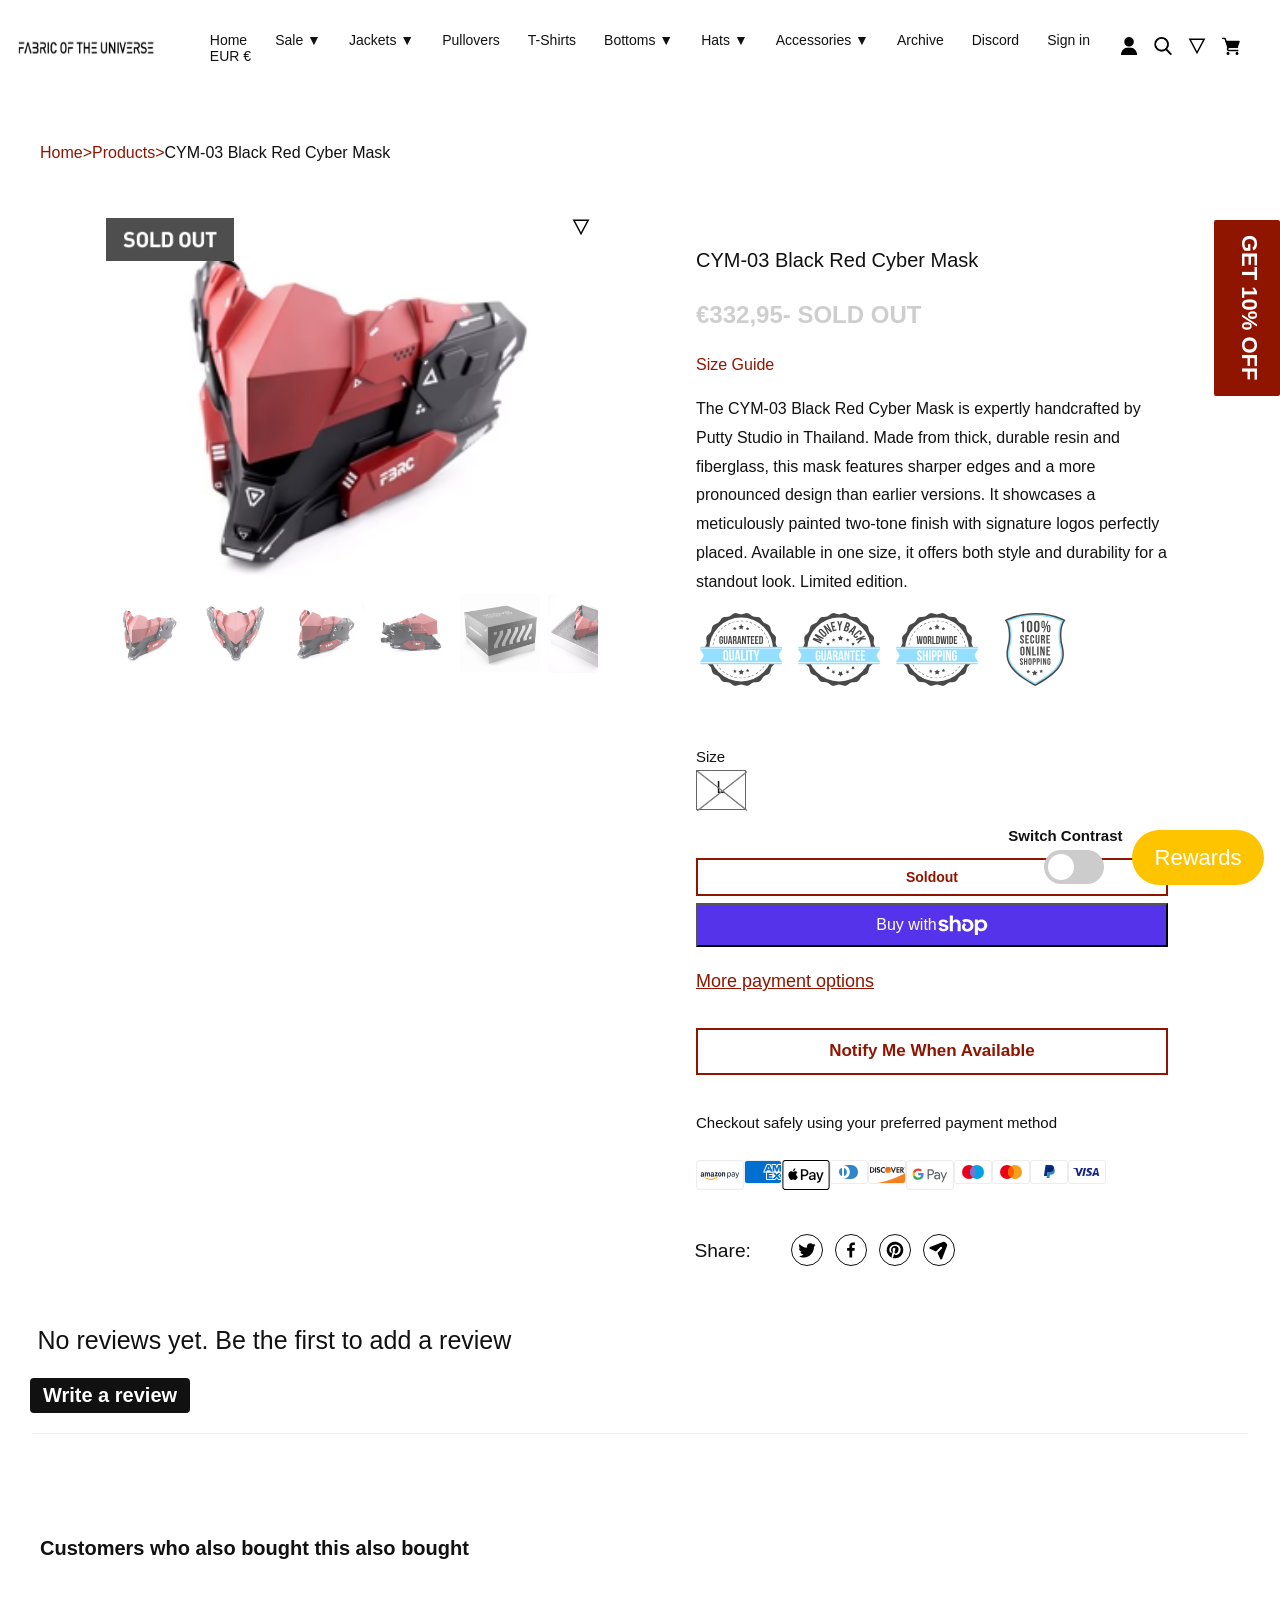
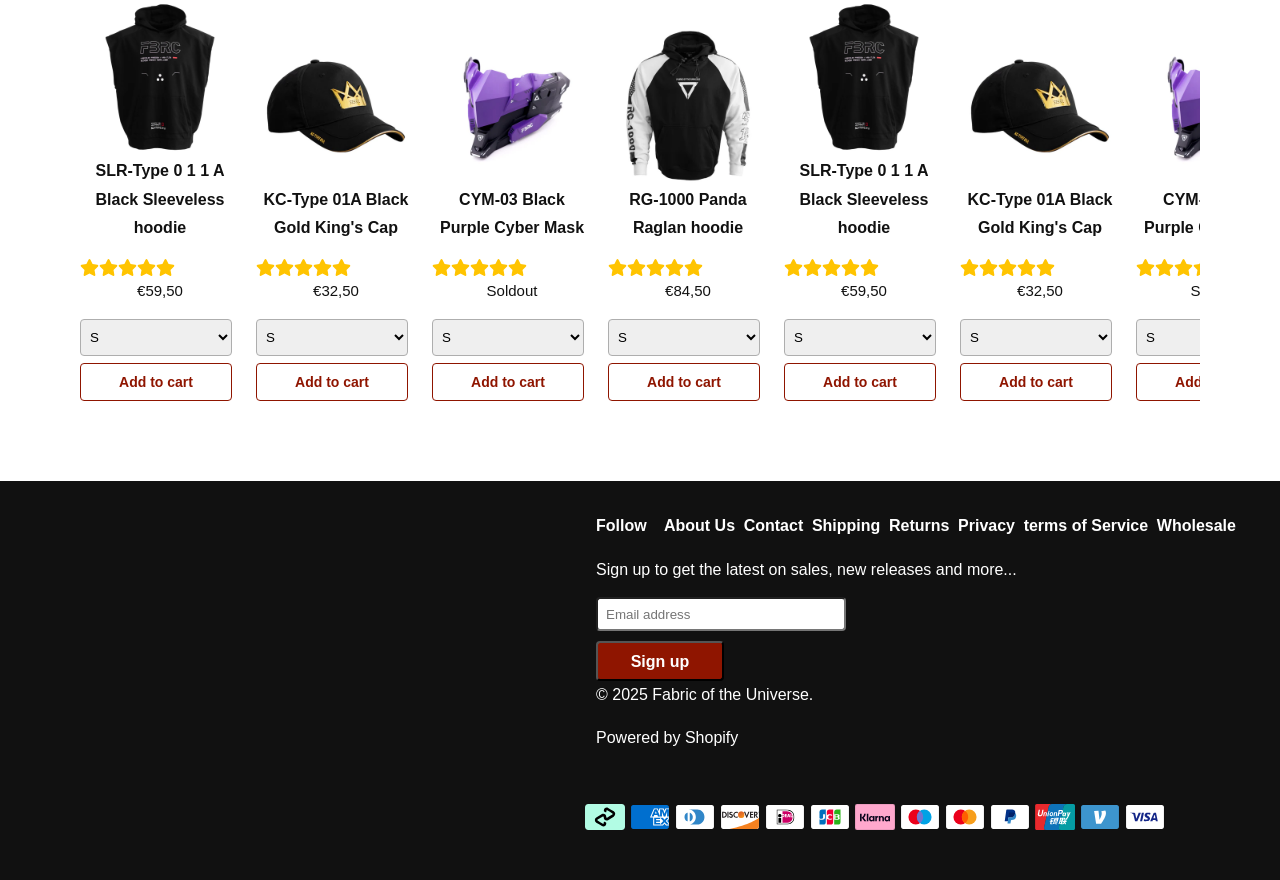
==== commit bd9e059d: "Add files via upload" ====
--- a/detailpagina.html
+++ b/detailpagina.html
@@ -1,5 +1,5 @@
 <!DOCTYPE html>
-<html lang="eng">	
+<html lang="en">	
 <head>
 	<meta charset="UTF-8">
 	<meta name="author" content="Kevin Yip">
@@ -8,6 +8,7 @@
 	<link href="styles/style.css" rel="stylesheet">
 	<link href="https://fonts.cdnfonts.com/css/slate" rel="stylesheet">
 	<script defer src="scripts/script.js"></script>
+	<script defer src="scripts/carousel.js"></script>
 </head>
 	<body>
 		<header>
@@ -93,6 +94,11 @@
 			</div>
 		</header>
 		<main>
+			<label class="switchContrast">
+				<span >Switch Contrast</span>
+				<input type="checkbox" class="toggleContrast">
+				<span class="slider"></span>
+			</label>
 			<p id="discountStickyBtn">GET 10% OFF</p>
 			<p>Rewards</p>
 				<h1>Fabric of the universe future apparrel product page</h1>
--- a/styles/style.css
+++ b/styles/style.css
@@ -22,11 +22,12 @@
 @import url('https://fonts.cdnfonts.com/css/slate');
 
 
-/*********************/
-/*********************/
+/***********************************/
+/***********************************/
 /* Pop-up venster */
-/*********************/
-/*********************/
+/* https://chatgpt.com/ */
+/***********************************/
+/***********************************/
 dialog {
   display: grid;
   position: fixed; /* ✅ Use fixed to center on screen */
@@ -138,11 +139,11 @@
 
 
 
-/*********************/
-/*********************/
+/**************************************/
+/**************************************/
 /* General styling */
-/*********************/
-/*********************/
+/**************************************/
+/**************************************/
 body {
   font-family: var(--font);
   margin: 0;
@@ -167,7 +168,6 @@
 }
 
 .contrast {
-  background-color: black;
   color: yellow;
 }
 
@@ -222,11 +222,12 @@
 
 
 
-/*********************/
-/*********************/
+/***************************************/
+/***************************************/
 /* Header */
-/*********************/
-/*********************/
+/* https://codepen.io/shooft/pen/myepoVo  Navigatie opdracht*/
+/***************************************/
+/***************************************/
 header {
   display: flex;
   justify-content: space-between;
@@ -341,6 +342,7 @@
     display: block;
 }
 
+/* https://chatgpt.com/ */
 .navIcon{
   transform-origin: 50% 50%; 
   animation: wobble 1s ease-in-out infinite;
@@ -367,7 +369,8 @@
   }
 }
 
-/* Hide submenu by default */
+
+/* https://chatgpt.com/ */
 .sub-menu {
   display: none;
   position: absolute;
@@ -385,13 +388,11 @@
   display: block;
 }
 
-/* Show submenu on hover */
 .dropdown:hover .sub-menu {
   display: block;
 
 }
 
-/* Style submenu items */
 .sub-menu li {
  margin: 0;
 }
@@ -405,6 +406,12 @@
 .sub-menu li a:hover {
   background-color: #eee;
 }
+
+
+
+
+
+
 
 
 /************************************/
@@ -544,6 +551,7 @@
 /************************************/
 /************************************/
 /* Banners */
+/* https://chatgpt.com/ */
 /************************************/
 /************************************/
 section.banner {
@@ -646,14 +654,17 @@
 }
 
 
-/***********/
+/**********************************/
+/**********************************/
 /* Promotions tab */
-/***********/  
+/* https://chatgpt.com/ */
+/**********************************/
+/**********************************/  
 #promotions {
-display: grid; 
-grid-template-columns: 1fr;
-gap: 20px; 
-padding: 20px;
+  display: grid; 
+  grid-template-columns: 1fr;
+  gap: 20px; 
+  padding: 20px;
 }
 
 #promotions .productCard {
@@ -680,9 +691,12 @@
 }
 
 
-/***********/
+/**********************************/
+/**********************************/
 /* Products tab */
-/***********/  
+/* https://chatgpt.com/ */
+/**********************************/
+/**********************************/
 .products {
   padding: 20px;
 }
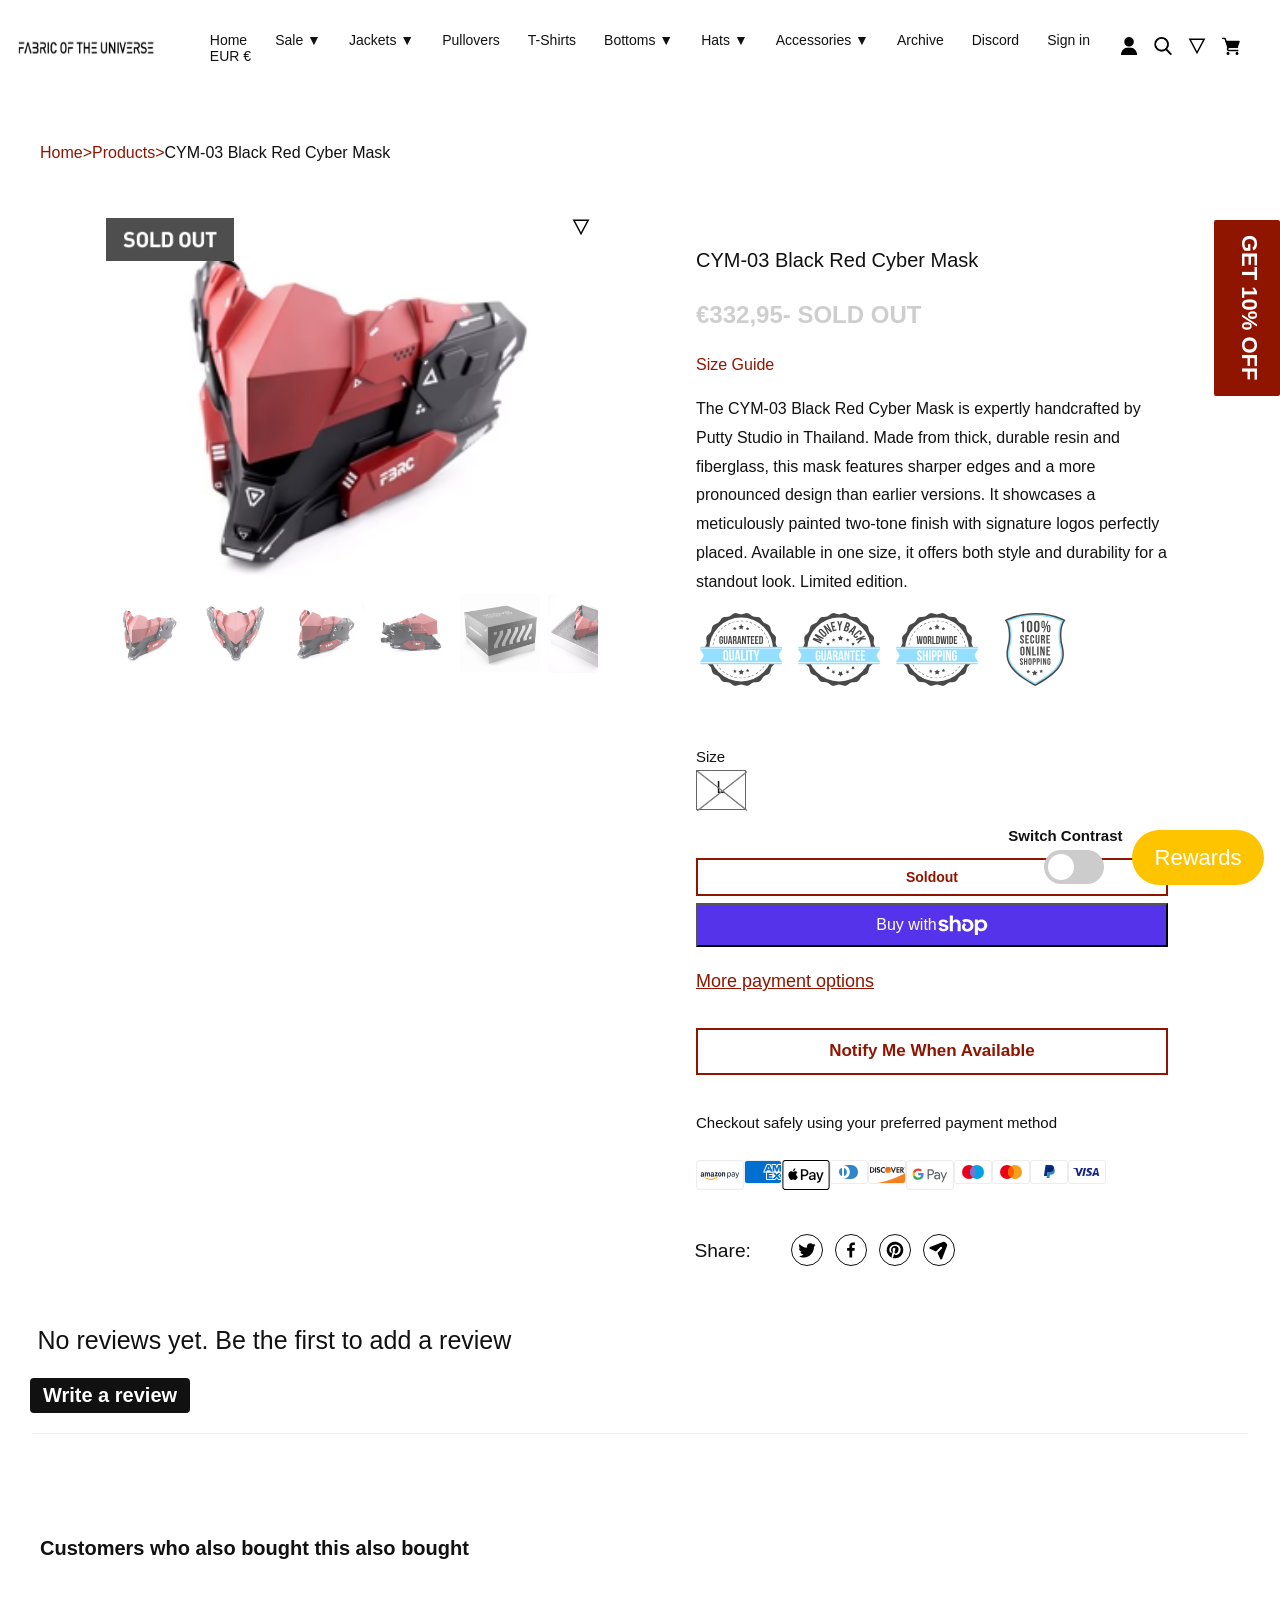
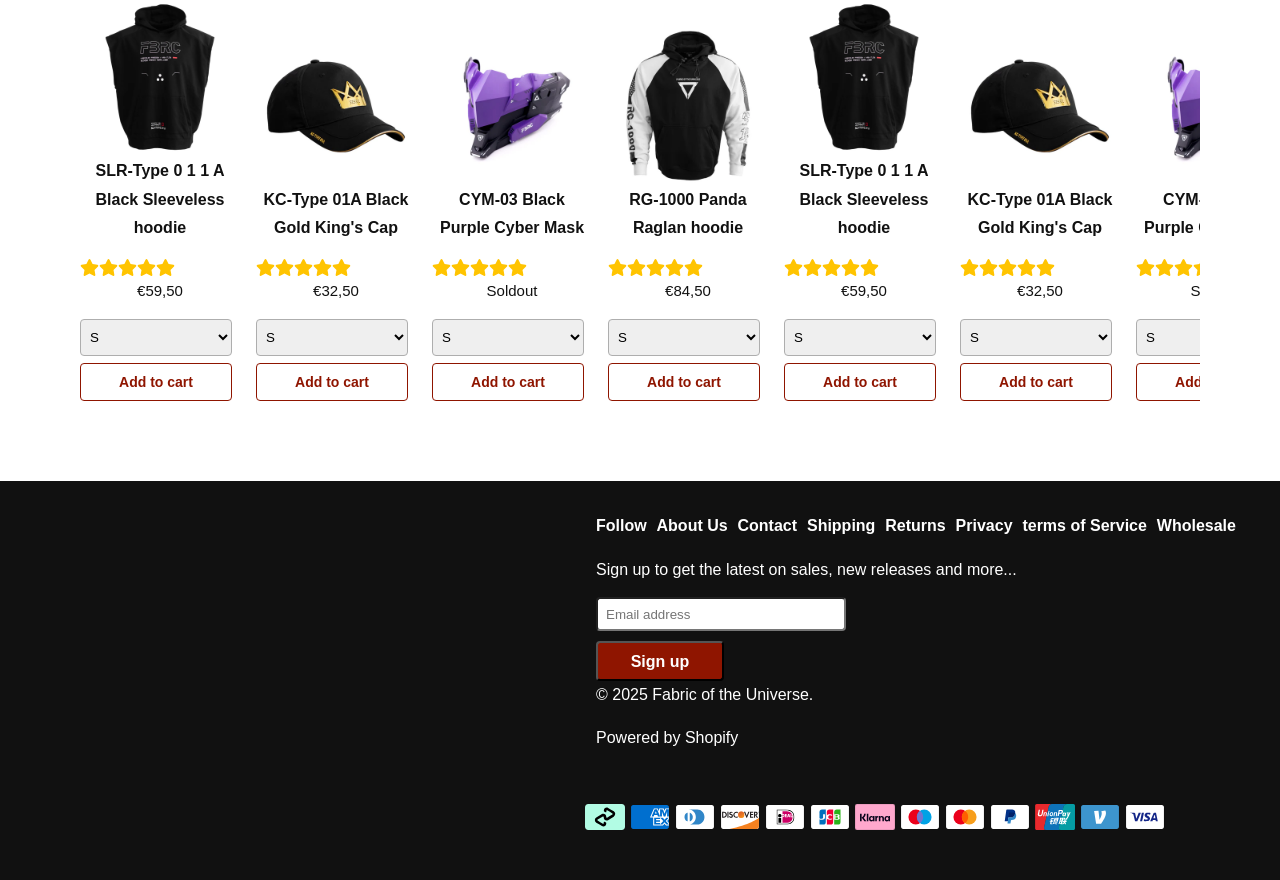
==== commit 124b91aa: "Add files via upload" ====
--- a/detailpagina.html
+++ b/detailpagina.html
@@ -620,9 +620,6 @@
 					<a href="#">Follow</a>
 				</li>
 				<li>
-					
-				</li>
-				<li>
 					<a href="#">About Us</a>
 				</li>
 				<li>
--- a/styles/style.css
+++ b/styles/style.css
@@ -6,9 +6,13 @@
 }
 
 
-/*********************/
+
+
+/**********************************/
+/**********************************/
 /* CUSTOM PROPERTIES */
-/*********************/
+/**********************************/
+/**********************************/
 :root {
 	/* startje */
 	--text-color:#111;
@@ -22,12 +26,15 @@
 @import url('https://fonts.cdnfonts.com/css/slate');
 
 
-/***********************************/
-/***********************************/
+
+
+
+/**********************************/
+/**********************************/
 /* Pop-up venster */
 /* https://chatgpt.com/ */
-/***********************************/
-/***********************************/
+/**********************************/
+/**********************************/
 dialog {
   display: grid;
   position: fixed; /* ✅ Use fixed to center on screen */
@@ -52,6 +59,7 @@
 dialog.show {
   opacity: 1;
   pointer-events: auto;
+  max-width: 444px;
 }
 
 dialog::backdrop {
@@ -108,7 +116,7 @@
 
 dialog img{
   width: 100%;
-  max-width: 25em;
+  max-width: 444px;
   height: 100%;
   border-radius: 5px;
   max-height: auto;
@@ -139,11 +147,12 @@
 
 
 
-/**************************************/
-/**************************************/
+
+/**********************************/
+/**********************************/
 /* General styling */
-/**************************************/
-/**************************************/
+/**********************************/
+/**********************************/
 body {
   font-family: var(--font);
   margin: 0;
@@ -171,6 +180,10 @@
   color: yellow;
 }
 
+.contrast2{
+  color: #00ffea;
+}
+
 h1{
   clip: rect(0 0 0 0);
   clip-path: inset(50%);
@@ -217,6 +230,9 @@
 input:focus-visible{
   border: 4px solid rgb(4, 219, 4);
 }
+
+
+
 
 
 
@@ -369,19 +385,18 @@
   }
 }
 
-
 /* https://chatgpt.com/ */
 .sub-menu {
   display: none;
   position: absolute;
-  top: 100%; 
-  left: 20;
+  top: 30; 
+  left: 10;
   background: white;
   border: 1px solid #ccc;
-  min-width: 100px;
   height: auto;
+  width: auto;
   transition: 250ms ease-in-out;
-   z-index: 1001;
+  z-index: 1001;
 }
 
 .sub-menu:hover{
@@ -394,7 +409,12 @@
 }
 
 .sub-menu li {
- margin: 0;
+ margin-left: 0;
+ border-bottom: 1px solid #eee;
+}
+
+.sub-menu li:hover{
+    background-color: #eee;
 }
 
 .sub-menu li a {
@@ -405,7 +425,10 @@
 
 .sub-menu li a:hover {
   background-color: #eee;
-}
+  color: var(--button-color);
+}
+
+
 
 
 
@@ -548,6 +571,16 @@
 
 
 
+
+
+
+
+
+
+
+
+
+
 /************************************/
 /************************************/
 /* Banners */
@@ -593,6 +626,13 @@
 }
 
 
+
+
+
+
+
+
+
 /************************************/
 /************************************/
 /* Algemene sectie styling */
@@ -654,6 +694,15 @@
 }
 
 
+
+
+
+
+
+
+
+
+
 /**********************************/
 /**********************************/
 /* Promotions tab */
@@ -691,6 +740,15 @@
 }
 
 
+
+
+
+
+
+
+
+
+
 /**********************************/
 /**********************************/
 /* Products tab */
@@ -764,9 +822,18 @@
 }
 
 
-/***********/
+
+
+
+
+
+
+
+/**********************************/
+/**********************************/
 /* click for latest tabs */
-/***********/
+/**********************************/
+/**********************************/
 section:nth-of-type(5){
   display: flex;
   justify-content: center;
@@ -788,11 +855,18 @@
 }
 
 
-/***********/
-/***********/
+
+
+
+
+
+
+
+/**********************************/
+/**********************************/
 /* Klikbare banners */
-/***********/
-/***********/
+/**********************************/
+/**********************************/
 section.bannerKlikbaar {
   display: grid;
   position: relative; 
@@ -854,9 +928,18 @@
 }
 
 
-/************/
+
+
+
+
+
+
+
+/**********************************/
+/**********************************/
 /* Model pictures */
-/***************/
+/**********************************/
+/**********************************/
 #modelPictures {
   display: grid;
   gap: 1rem;
@@ -880,11 +963,11 @@
 
 
 
-/****************************/
-/****************************/
+/**********************************/
+/**********************************/
 /* Detailpagina */
-/****************************/
-/****************************/
+/**********************************/
+/**********************************/
 ul#breadcrumbs{
   margin-top: 5em;
   display: flex;
@@ -1256,9 +1339,12 @@
 
 
 
-/*************************/
+
+/**********************************/
+/**********************************/
 /* Footer */
-/*************************/
+/**********************************/
+/**********************************/
 footer{
   background-color: var(--text-color);
   color: var(--background-color);
@@ -1364,6 +1450,7 @@
 /* Media Queries */
 /**********************************/
 /**********************************/
+
 /* Dark Mode Styles */
 @media (prefers-color-scheme: dark) {
   body {
@@ -1457,6 +1544,7 @@
   }
 }
 
+/* Reduce Animation */
 @media (prefers-reduced-motion: reduce){
   body{
     animation: none;
@@ -1468,6 +1556,8 @@
 }
 
 
+
+/* Screen widths */
 @media (min-width: 768px) {
   #promotions {
     grid-template-columns: 1fr 1fr; 
@@ -1481,6 +1571,10 @@
 }
 
 @media (min-width: 800px) {
+  dialog.show{
+    max-width: none;
+  }
+
   header > button.open-menu {
     display: none; 
   }
@@ -1491,6 +1585,10 @@
 
   img#navLogo{
     height: 20px;
+  }
+
+  .sub-menu{
+    top: 50%;
   }
   
   nav {
@@ -1606,7 +1704,6 @@
   .signUpForm{
     display: flex;
   }
-
 }
 
 
@@ -1722,7 +1819,6 @@
     cursor: pointer;
   }
 
-
   dialog h2 {
     font-size: 1.5em;
     line-height: 1.5;
@@ -1731,7 +1827,6 @@
   dialog h3 {
     font-size: 0.95em;
   }
-
-}
-
-
+}
+
+
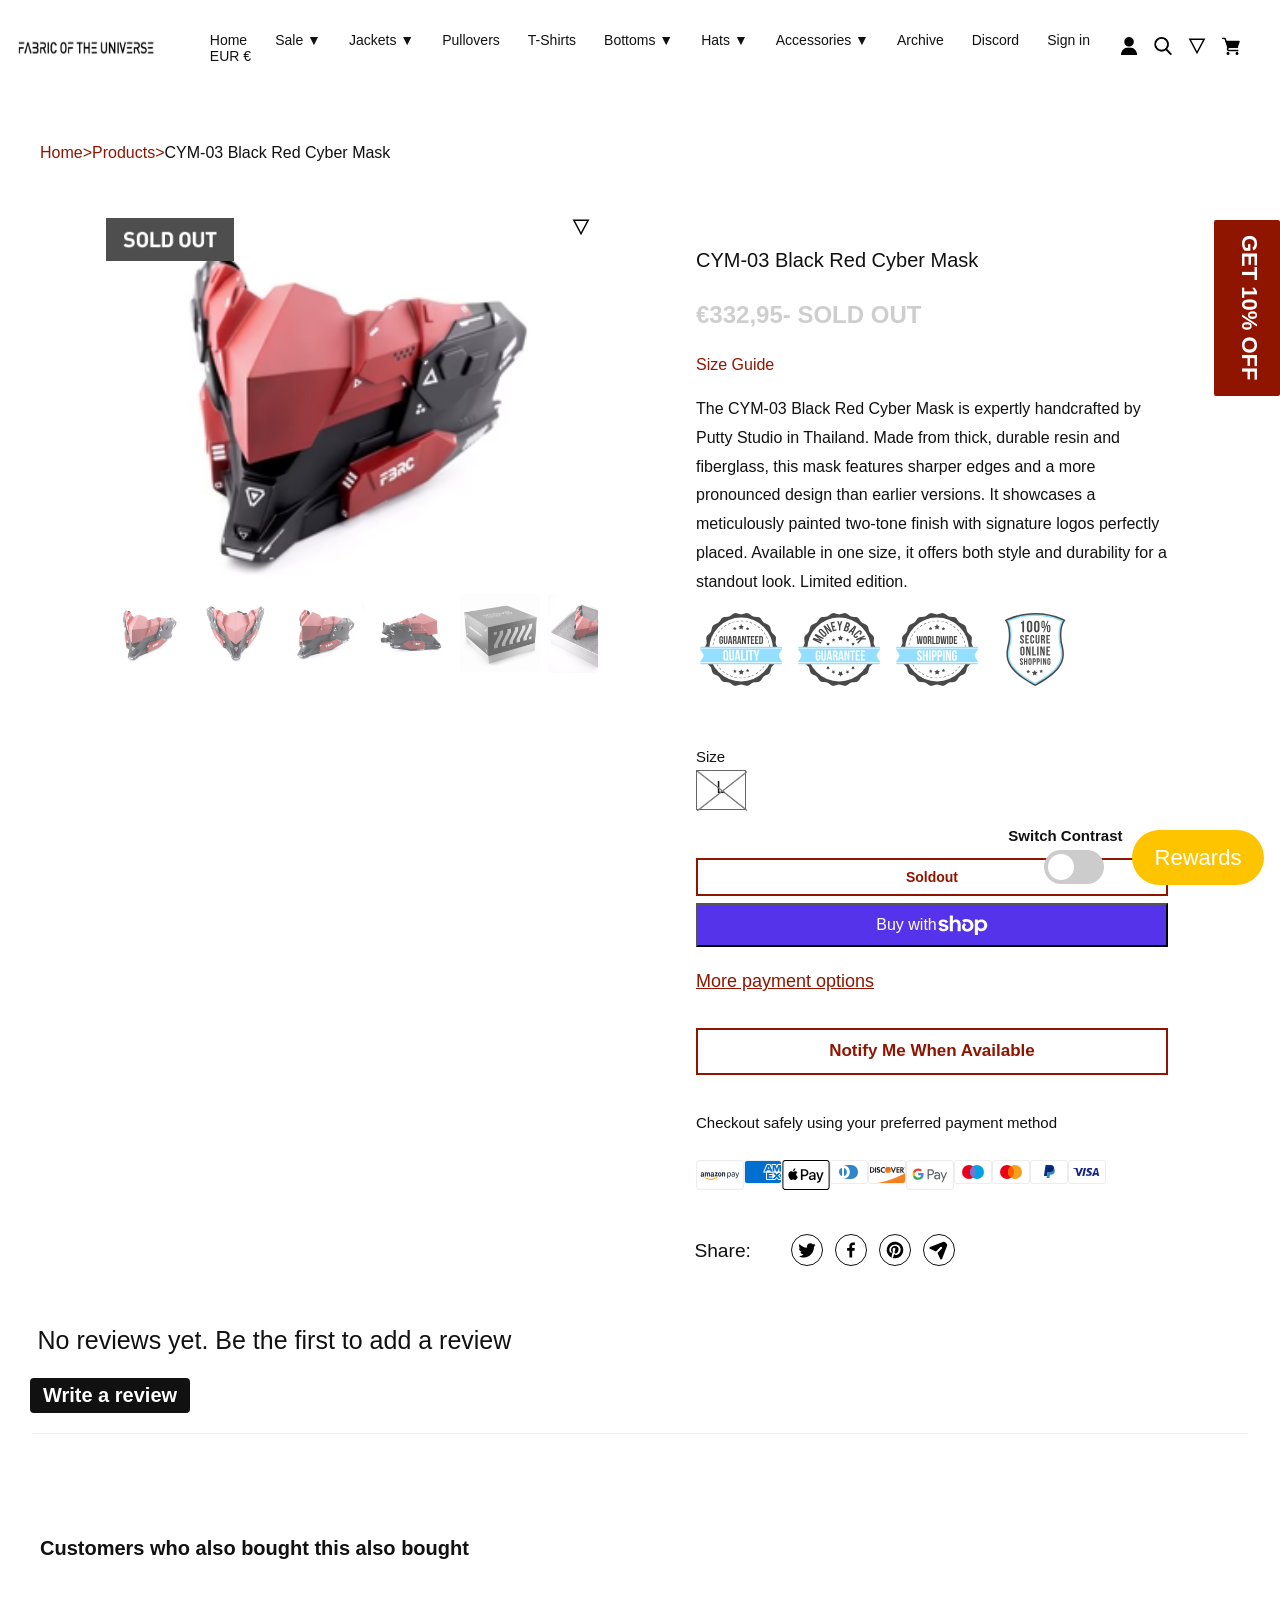
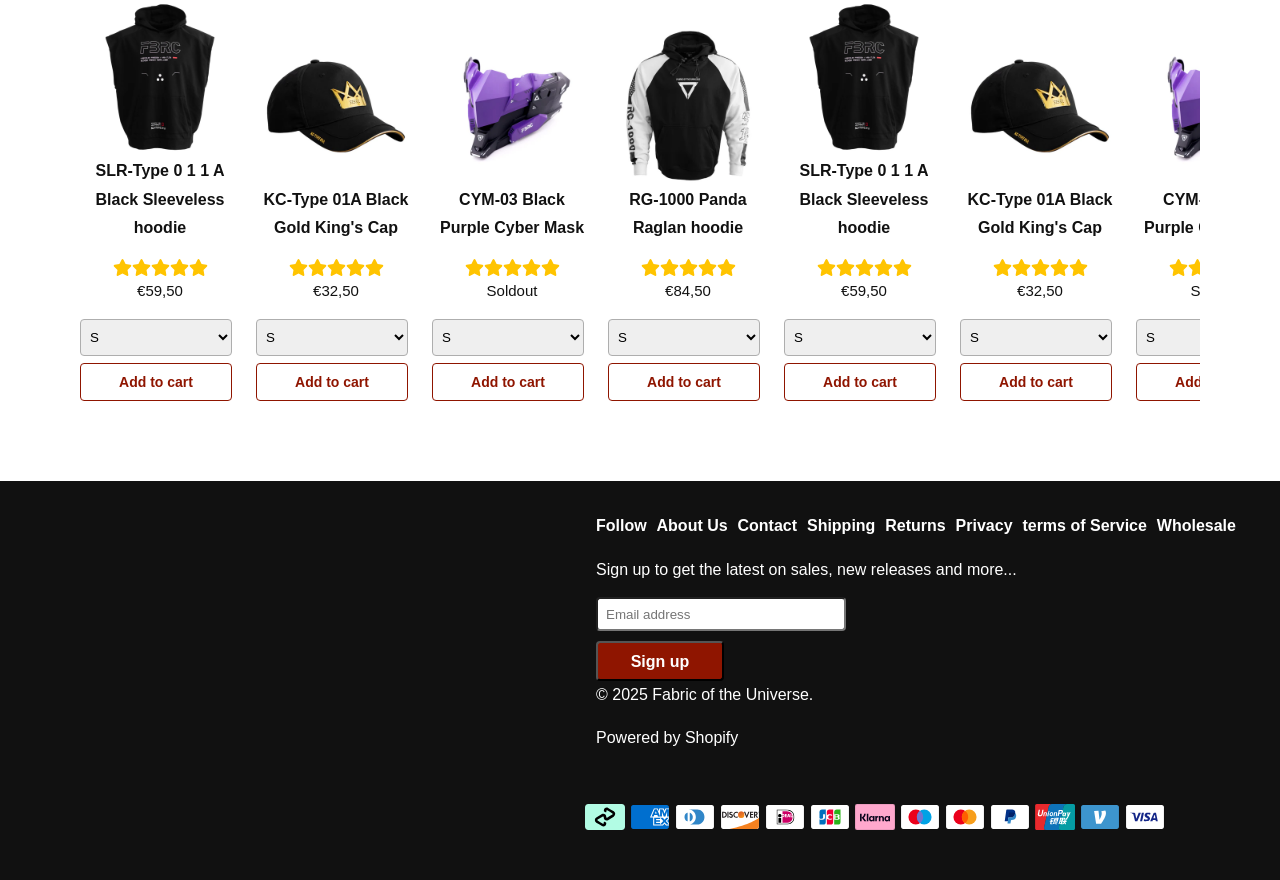
==== commit 99f8d3f1: "Add files via upload" ====
--- a/detailpagina.html
+++ b/detailpagina.html
@@ -265,8 +265,6 @@
 							</li>
 						</ul>
 						</div>	
-											
-
 					</div>
 				</div>
 				<h2>No reviews yet. Be the first to add a review</h2>
--- a/styles/style.css
+++ b/styles/style.css
@@ -813,6 +813,7 @@
 
 .reviews{
   display: flex;
+  justify-content: center;
   align-items: flex-start;
 }
 
